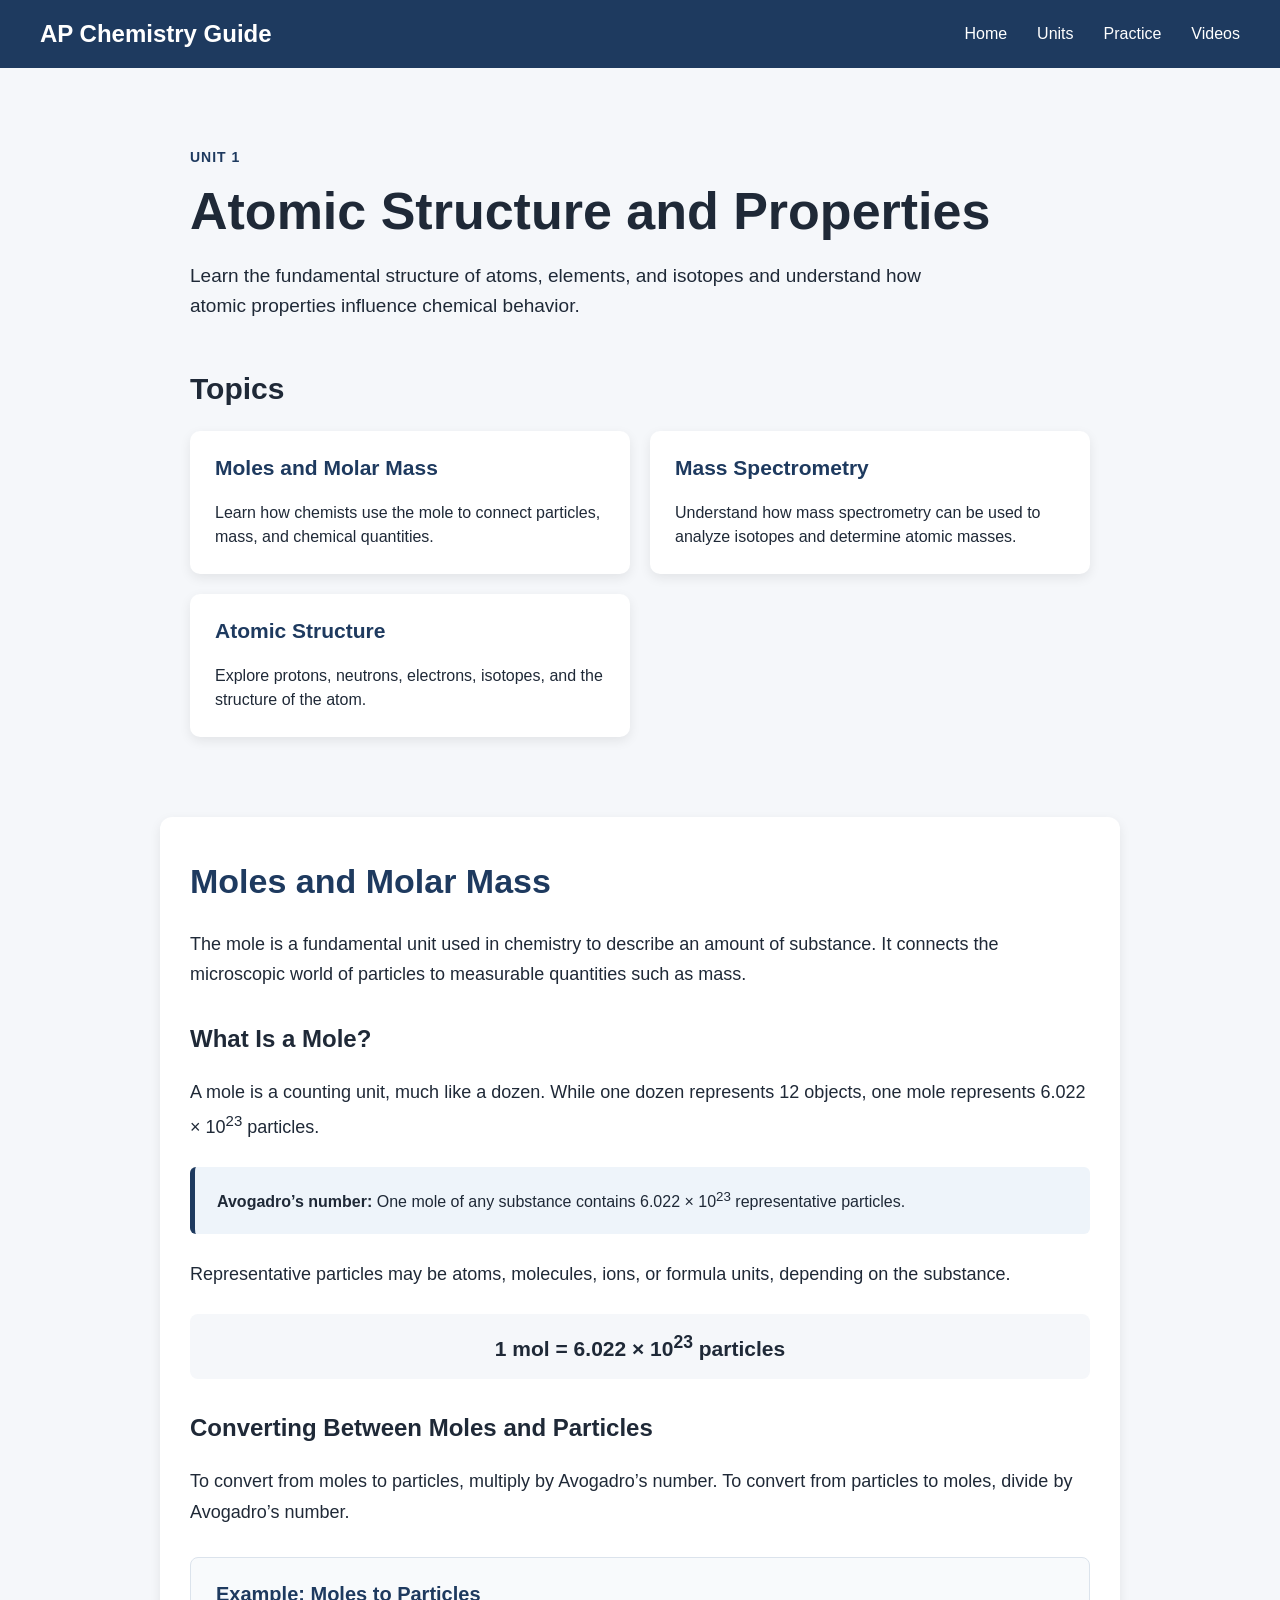
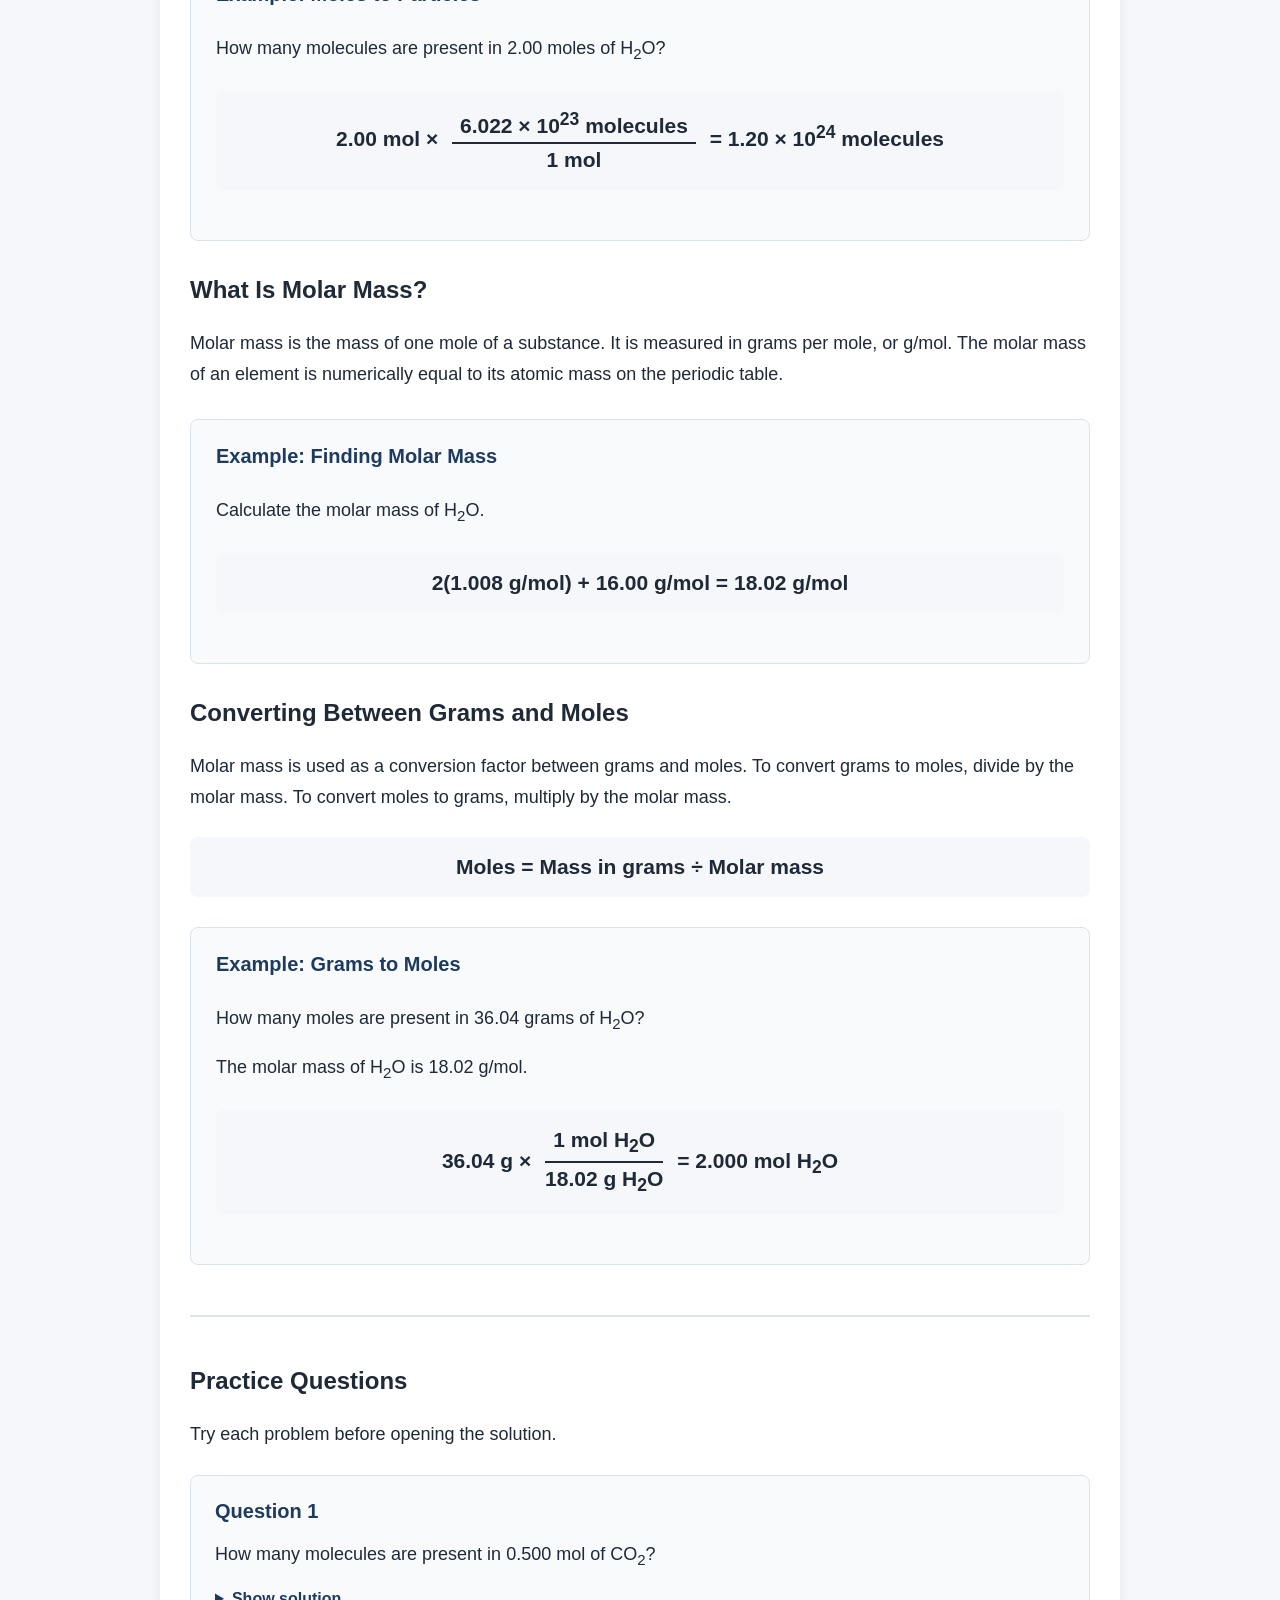
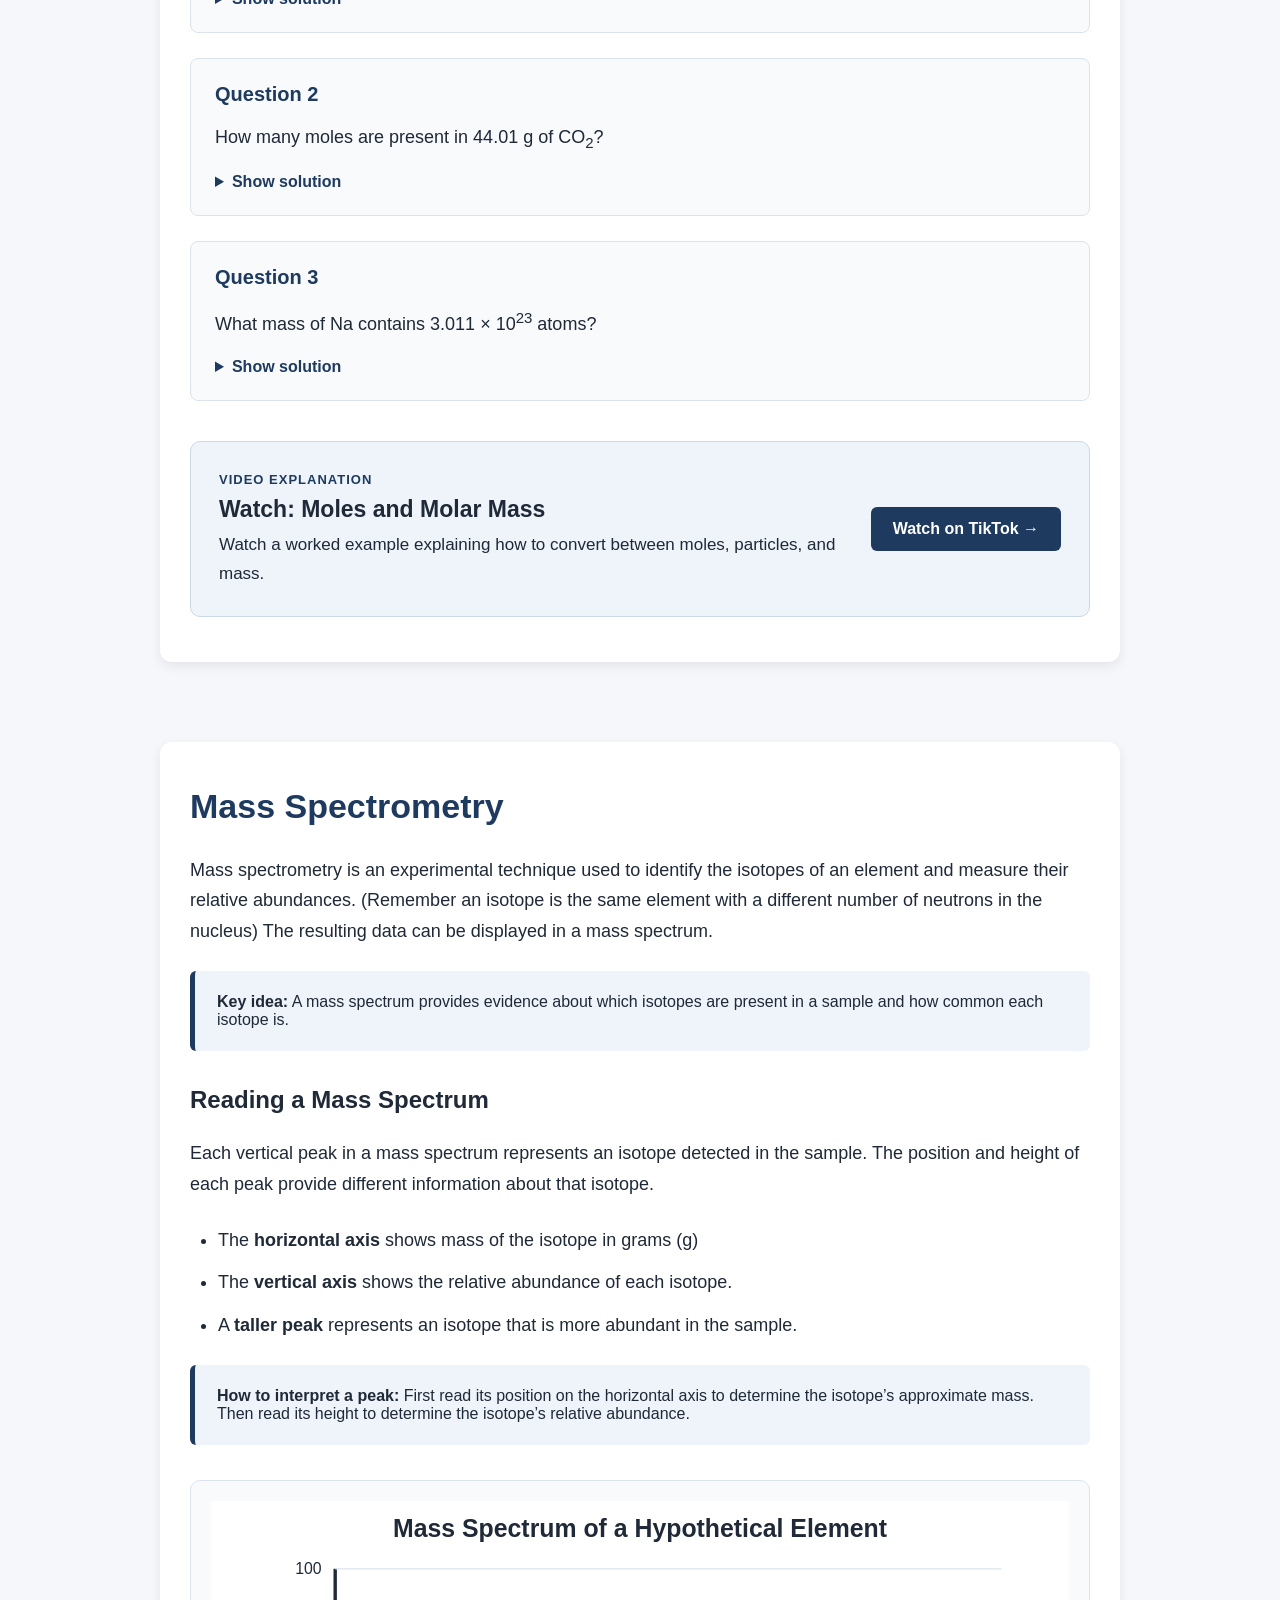
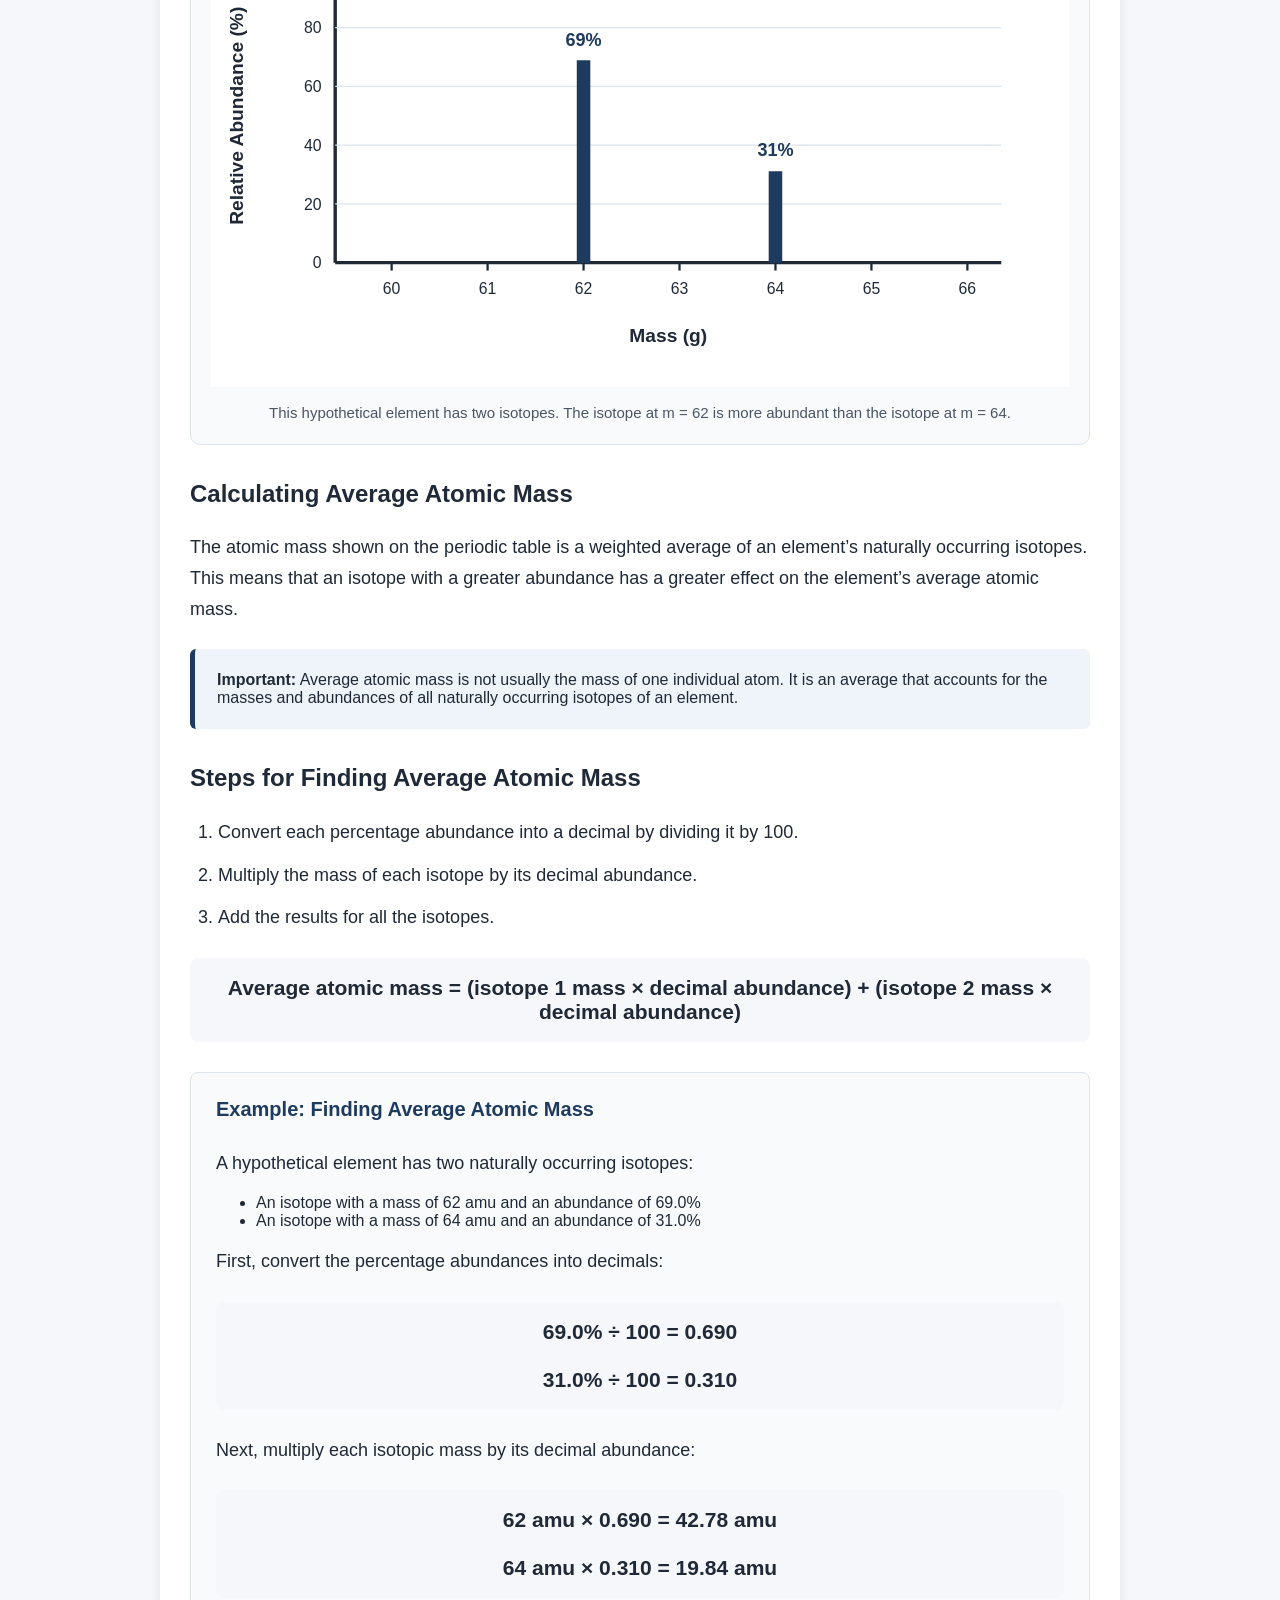
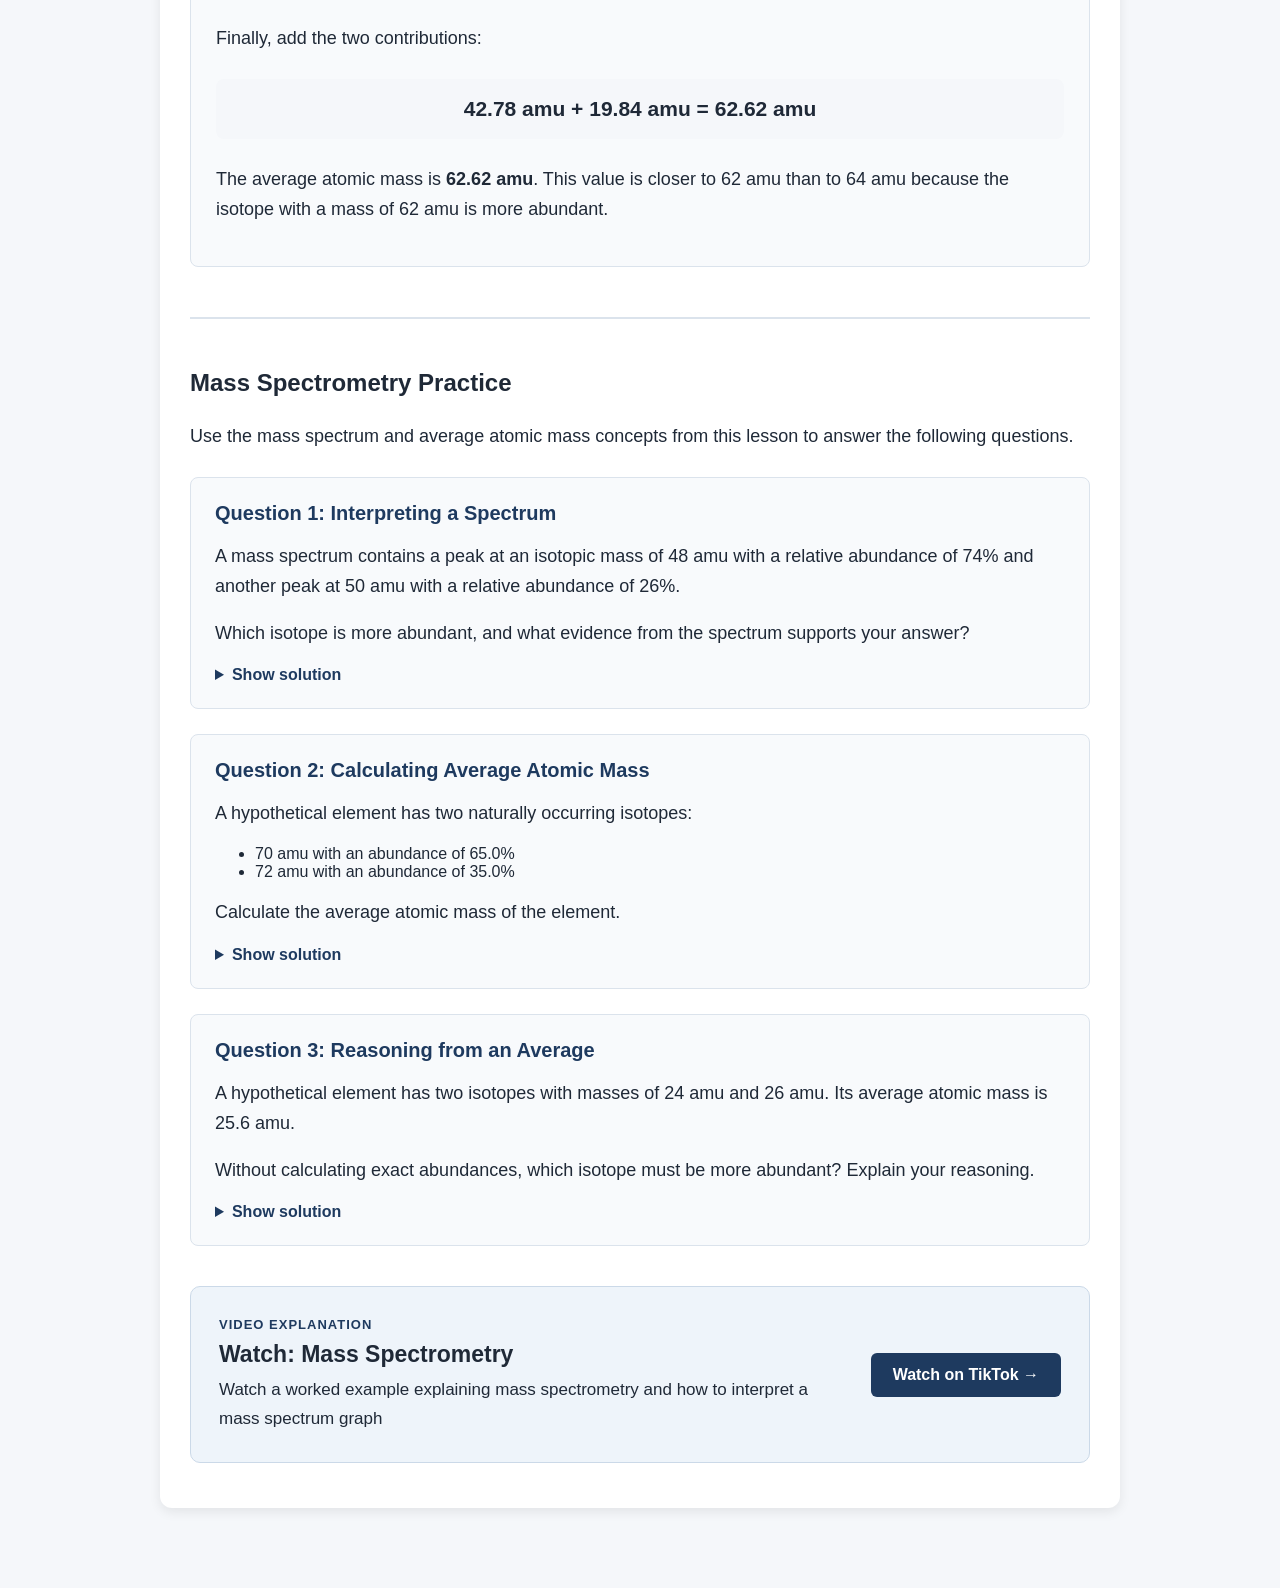
==== units/unit-1.html @ 9fd5fbe5 "Update unit-1.html" ====
<!DOCTYPE html>
<html lang="en">

<head>
    <meta charset="UTF-8">
    <meta name="viewport" content="width=device-width, initial-scale=1.0">
    <title>Unit 1 — Atomic Structure | AP Chemistry Guide</title>
    <link rel="stylesheet" href="../style.css">
</head>

<body>

    <header>
        <nav>
            <a href="../index.html" class="logo">AP Chemistry Guide</a>

            <div class="nav-links">
                <a href="../index.html">Home</a>
                <a href="../index.html#units">Units</a>
                <a href="#">Practice</a>
                <a href="#">Videos</a>
            </div>
        </nav>
    </header>

    <main>

        <section class="unit-page">

            <span class="unit-number">UNIT 1</span>

            <h1>Atomic Structure and Properties</h1>

            <p>
                Learn the fundamental structure of atoms, elements, and
                isotopes and understand how atomic properties influence
                chemical behavior.
            </p>

            <h2>Topics</h2>

<div class="topic-list">

    <a href="#moles" class="topic-card">
        <h3>Moles and Molar Mass</h3>
        <p>Learn how chemists use the mole to connect particles, mass, and chemical quantities.</p>
    </a>

    <a href="#mass-spectrometry" class="topic-card">
        <h3>Mass Spectrometry</h3>
        <p>Understand how mass spectrometry can be used to analyze isotopes and determine atomic masses.</p>
    </a>

    <a href="#atomic-structure" class="topic-card">
        <h3>Atomic Structure</h3>
        <p>Explore protons, neutrons, electrons, isotopes, and the structure of the atom.</p>
    </a>

</div>

        </section>
            
           <section id="moles" class="lesson">

    <h2>Moles and Molar Mass</h2>

    <p>
        The mole is a fundamental unit used in chemistry to describe
        an amount of substance. It connects the microscopic world of
        particles to measurable quantities such as mass.
    </p>

    <h3>What Is a Mole?</h3>

    <p>
        A mole is a counting unit, much like a dozen. While one dozen
        represents 12 objects, one mole represents 6.022 × 10<sup>23</sup>
        particles.
    </p>

    <div class="key-concept">
        <strong>Avogadro’s number:</strong>
        One mole of any substance contains
        6.022 × 10<sup>23</sup> representative particles.
    </div>

    <p>
        Representative particles may be atoms, molecules, ions, or
        formula units, depending on the substance.
    </p>

    <div class="equation">
        1 mol = 6.022 × 10<sup>23</sup> particles
    </div>

    <h3>Converting Between Moles and Particles</h3>

    <p>
        To convert from moles to particles, multiply by Avogadro’s
        number. To convert from particles to moles, divide by
        Avogadro’s number.
    </p>

    <div class="example">
        <h4>Example: Moles to Particles</h4>

        <p>
            How many molecules are present in 2.00 moles of H<sub>2</sub>O?
        </p>

        <div class="equation">
    2.00 mol ×
    
    <span class="fraction">
        <span class="numerator">
            6.022 × 10<sup>23</sup> molecules
        </span>
        <span class="denominator">
            1 mol
        </span>
    </span>

    = 1.20 × 10<sup>24</sup> molecules
    </div>
        
    </div>

    <h3>What Is Molar Mass?</h3>

    <p>
        Molar mass is the mass of one mole of a substance. It is measured
        in grams per mole, or g/mol. The molar mass of an element is
        numerically equal to its atomic mass on the periodic table.
    </p>

    <div class="example">
        <h4>Example: Finding Molar Mass</h4>

        <p>
            Calculate the molar mass of H<sub>2</sub>O.
        </p>

        <div class="equation">
            2(1.008 g/mol) + 16.00 g/mol = 18.02 g/mol
        </div>
    </div>

         <h3>Converting Between Grams and Moles</h3>

<p>
    Molar mass is used as a conversion factor between grams and moles.
    To convert grams to moles, divide by the molar mass. To convert
    moles to grams, multiply by the molar mass.
</p>

<div class="equation">
    Moles = Mass in grams ÷ Molar mass
</div>

<div class="example">
    <h4>Example: Grams to Moles</h4>

    <p>
        How many moles are present in 36.04 grams of H<sub>2</sub>O?
    </p>

    <p>
        The molar mass of H<sub>2</sub>O is 18.02 g/mol.
    </p>

    <div class="equation">
        36.04 g ×

        <span class="fraction">
            <span class="numerator">
                1 mol H<sub>2</sub>O
            </span>

            <span class="denominator">
                18.02 g H<sub>2</sub>O
            </span>
        </span>

        = 2.000 mol H<sub>2</sub>O
    </div>
</div>

<div class="practice-section">

    <h3>Practice Questions</h3>

    <p>
        Try each problem before opening the solution.
    </p>

    <div class="practice-question">
        <h4>Question 1</h4>

        <p>
            How many molecules are present in 0.500 mol of
            CO<sub>2</sub>?
        </p>

        <details>
            <summary>Show solution</summary>

            <div class="solution">
                <p>
                    Multiply the number of moles by Avogadro’s number:
                </p>

                <div class="equation">
                    0.500 mol ×

                    <span class="fraction">
                        <span class="numerator">
                            6.022 × 10<sup>23</sup> molecules
                        </span>

                        <span class="denominator">
                            1 mol
                        </span>
                    </span>

                    = 3.01 × 10<sup>23</sup> molecules
                </div>
            </div>
        </details>
    </div>

    <div class="practice-question">
        <h4>Question 2</h4>

        <p>
            How many moles are present in 44.01 g of CO<sub>2</sub>?
        </p>

        <details>
            <summary>Show solution</summary>

            <div class="solution">
                <p>
                    The molar mass of CO<sub>2</sub> is 44.01 g/mol.
                </p>

                <div class="equation">
                    44.01 g ×

                    <span class="fraction">
                        <span class="numerator">
                            1 mol
                        </span>

                        <span class="denominator">
                            44.01 g
                        </span>
                    </span>

                    = 1.000 mol CO<sub>2</sub>
                </div>
            </div>
        </details>
    </div>

    <div class="practice-question">
        <h4>Question 3</h4>

        <p>
            What mass of Na contains 3.011 × 10<sup>23</sup> atoms?
        </p>

        <details>
            <summary>Show solution</summary>

            <div class="solution">
                <p>
                    First, convert atoms to moles:
                </p>

                <div class="equation">
                    3.011 × 10<sup>23</sup> atoms ×

                    <span class="fraction">
                        <span class="numerator">
                            1 mol
                        </span>

                        <span class="denominator">
                            6.022 × 10<sup>23</sup> atoms
                        </span>
                    </span>

                    = 0.5000 mol Na
                </div>

                <p>
                    Next, multiply by the molar mass of sodium:
                </p>

                <div class="equation">
                    0.5000 mol Na ×

                    <span class="fraction">
                        <span class="numerator">
                            22.99 g Na
                        </span>

                        <span class="denominator">
                            1 mol Na
                        </span>
                    </span>

                    = 11.50 g Na
                </div>
            </div>
        </details>
    </div>

</div>
               
       <div class="video-resource">

    <div class="video-text">
        <span class="video-label">VIDEO EXPLANATION</span>

        <h3>Watch: Moles and Molar Mass</h3>

        <p>
            Watch a worked example explaining how to convert between
            moles, particles, and mass.
        </p>
    </div>

    <a
        href="https://www.tiktok.com/@apchemistryguide1/video/7566065941646167326"
        class="video-button"
        target="_blank"
        rel="noopener noreferrer"
    >
        Watch on TikTok →
    </a>

</div>        

</section>

        <section id="mass-spectrometry" class="lesson">

    <h2>Mass Spectrometry</h2>

    <p>
        Mass spectrometry is an experimental technique used to identify
        the isotopes of an element and measure their relative abundances.
        (Remember an isotope is the same element with a different number
        of neutrons in the nucleus)
        The resulting data can be displayed in a mass spectrum.
    </p>

    <div class="key-concept">
        <strong>Key idea:</strong>
        A mass spectrum provides evidence about which isotopes are
        present in a sample and how common each isotope is.
    </div>

    <h3>Reading a Mass Spectrum</h3>

<p>
    Each vertical peak in a mass spectrum represents an isotope detected
    in the sample. The position and height of each peak provide different
    information about that isotope.
</p>

<ul class="spectrum-notes">
    <li>
        The <strong>horizontal axis</strong> shows mass of the isotope
        in grams (g)
    </li>

    <li>
        The <strong>vertical axis</strong> shows the relative abundance
        of each isotope.
    </li>

    <li>
        A <strong>taller peak</strong> represents an isotope that is more
        abundant in the sample.
    </li>
</ul>

<div class="key-concept">
    <strong>How to interpret a peak:</strong>
    First read its position on the horizontal axis to determine the
    isotope’s approximate mass. Then read its height to determine the
    isotope’s relative abundance.
</div>

<figure class="mass-spectrum-figure">

    <img
        src="../images/mass-spectrum-example.svg"
        alt="Mass spectrum with a 69 percent peak at mass 62g and a 31 percent peak at mass 64g"
    >

    <figcaption>
        This hypothetical element has two isotopes. The isotope at
        m = 62 is more abundant than the isotope at m = 64.
    </figcaption>

</figure>

    <h3>Calculating Average Atomic Mass</h3>

<p>
    The atomic mass shown on the periodic table is a weighted average
    of an element’s naturally occurring isotopes. This means that an
    isotope with a greater abundance has a greater effect on the
    element’s average atomic mass.
</p>

<div class="key-concept">
    <strong>Important:</strong>
    Average atomic mass is not usually the mass of one individual atom.
    It is an average that accounts for the masses and abundances of all
    naturally occurring isotopes of an element.
</div>

<h3>Steps for Finding Average Atomic Mass</h3>

<ol class="spectrum-notes">
    <li>
        Convert each percentage abundance into a decimal by dividing
        it by 100.
    </li>

    <li>
        Multiply the mass of each isotope by its decimal abundance.
    </li>

    <li>
        Add the results for all the isotopes.
    </li>
</ol>

<div class="equation">
    Average atomic mass =
    (isotope 1 mass × decimal abundance) +
    (isotope 2 mass × decimal abundance)
</div>

<div class="example">

    <h4>Example: Finding Average Atomic Mass</h4>

    <p>
        A hypothetical element has two naturally occurring isotopes:
    </p>

    <ul>
        <li>
            An isotope with a mass of 62 amu and an abundance of 69.0%
        </li>

        <li>
            An isotope with a mass of 64 amu and an abundance of 31.0%
        </li>
    </ul>

    <p>
        First, convert the percentage abundances into decimals:
    </p>

    <div class="equation">
        69.0% ÷ 100 = 0.690
        <br><br>
        31.0% ÷ 100 = 0.310
    </div>

    <p>
        Next, multiply each isotopic mass by its decimal abundance:
    </p>

    <div class="equation">
        62 amu × 0.690 = 42.78 amu
        <br><br>
        64 amu × 0.310 = 19.84 amu
    </div>

    <p>
        Finally, add the two contributions:
    </p>

    <div class="equation">
        42.78 amu + 19.84 amu = 62.62 amu
    </div>

    <p>
        The average atomic mass is <strong>62.62 amu</strong>. This
        value is closer to 62 amu than to 64 amu because the isotope
        with a mass of 62 amu is more abundant.
    </p>

</div>

            <div class="practice-section">

    <h3>Mass Spectrometry Practice</h3>

    <p>
        Use the mass spectrum and average atomic mass concepts from
        this lesson to answer the following questions.
    </p>

    <div class="practice-question">

        <h4>Question 1: Interpreting a Spectrum</h4>

        <p>
            A mass spectrum contains a peak at an isotopic mass of
            48 amu with a relative abundance of 74% and another peak
            at 50 amu with a relative abundance of 26%.
        </p>

        <p>
            Which isotope is more abundant, and what evidence from the
            spectrum supports your answer?
        </p>

        <details>
            <summary>Show solution</summary>

            <div class="solution">
                <p>
                    The isotope with a mass of <strong>48 amu</strong>
                    is more abundant.
                </p>

                <p>
                    Its peak represents 74% of the sample, while the
                    peak for the 50 amu isotope represents only 26%.
                    Therefore, the peak at 48 amu would be taller.
                </p>
            </div>
        </details>

    </div>

    <div class="practice-question">

        <h4>Question 2: Calculating Average Atomic Mass</h4>

        <p>
            A hypothetical element has two naturally occurring isotopes:
        </p>

        <ul>
            <li>70 amu with an abundance of 65.0%</li>
            <li>72 amu with an abundance of 35.0%</li>
        </ul>

        <p>
            Calculate the average atomic mass of the element.
        </p>

        <details>
            <summary>Show solution</summary>

            <div class="solution">

                <p>
                    First, convert the percentages to decimals:
                </p>

                <div class="equation">
                    65.0% ÷ 100 = 0.650
                    <br><br>
                    35.0% ÷ 100 = 0.350
                </div>

                <p>
                    Multiply each isotopic mass by its decimal abundance:
                </p>

                <div class="equation">
                    70 amu × 0.650 = 45.50 amu
                    <br><br>
                    72 amu × 0.350 = 25.20 amu
                </div>

                <p>
                    Add the two contributions:
                </p>

                <div class="equation">
                    45.50 amu + 25.20 amu = 70.70 amu
                </div>

                <p>
                    The element’s average atomic mass is
                    <strong>70.70 amu</strong>.
                </p>

            </div>
        </details>

    </div>

    <div class="practice-question">

        <h4>Question 3: Reasoning from an Average</h4>

        <p>
            A hypothetical element has two isotopes with masses of
            24 amu and 26 amu. Its average atomic mass is 25.6 amu.
        </p>

        <p>
            Without calculating exact abundances, which isotope must be
            more abundant? Explain your reasoning.
        </p>

        <details>
            <summary>Show solution</summary>

            <div class="solution">
                <p>
                    The isotope with a mass of <strong>26 amu</strong>
                    must be more abundant.
                </p>

                <p>
                    The average atomic mass of 25.6 amu is much closer
                    to 26 amu than to 24 amu. A weighted average is pulled
                    toward the isotope with the greater abundance.
                </p>
            </div>
        </details>

    </div>

</div>

            <div class="video-resource">

    <div class="video-text">
        <span class="video-label">VIDEO EXPLANATION</span>

        <h3>Watch: Mass Spectrometry</h3>

        <p>
            Watch a worked example explaining mass spectrometry
            and how to interpret a mass spectrum graph
        </p>
    </div>

    <a
        href="INSERT LINK HERE"
        class="video-button"
        target="_blank"
        rel="noopener noreferrer"
    >
        Watch on TikTok →
    </a>

</div>

</section>

    </main>

</body>

</html>
---- style.css ----
body {
    font-family: Arial, sans-serif;
    margin: 0;
    background-color: #f5f7fa;
    color: #1f2937;
}

h1 {
    text-align: center;
    font-size: 48px;
    margin-top: 60px;
}

h2 {
    text-align: center;
}

p {
    max-width: 700px;
    margin: 20px auto;
    line-height: 1.6;
}
header {
    background-color: #1e3a5f;
    padding: 20px 40px;
}

nav {
    display: flex;
    justify-content: space-between;
    align-items: center;
}

.logo {
    color: white;
    font-size: 24px;
    font-weight: bold;
    text-decoration: none;
}

.nav-links {
    display: flex;
    gap: 30px;
}

.nav-links a {
    color: white;
    text-decoration: none;
    font-size: 16px;
}

.nav-links a:hover {
    text-decoration: underline;
}
.hero {
    text-align: center;
    padding: 200px 20px;
    background-color: white;
}

.hero h1 {
    font-size: 64px;
    margin: 0 0 20px 0;
}

.hero-subtitle {
    font-size: 20px;
    max-width: 650px;
    margin: 0 auto 35px auto;
}

.hero-button {
    display: inline-block;
    background-color: #1e3a5f;
    color: white;
    padding: 14px 28px;
    border-radius: 6px;
    text-decoration: none;
    font-weight: bold;
}

.hero-button:hover {
    background-color: #162d4a;
}
#units {
    padding: 80px 40px;
}

#units h2 {
    font-size: 36px;
    margin-bottom: 40px;
}

.unit-grid {
    max-width: 1100px;
    margin: 0 auto;
    display: grid;
    grid-template-columns: repeat(3, 1fr);
    gap: 24px;
}

.unit-card {
    display: flex;
    flex-direction: column;
    justify-content: space-between;
    min-height: 180px;
    padding: 28px;
    background-color: white;
    border-radius: 10px;
    text-decoration: none;
    color: #1f2937;
    box-shadow: 0 4px 12px rgba(0, 0, 0, 0.08);
    transition: transform 0.2s ease, box-shadow 0.2s ease;
}

.unit-number {
    font-size: 14px;
    font-weight: bold;
    color: #1e3a5f;
    letter-spacing: 1px;
}

.unit-card h3 {
    font-size: 20px;
    margin: 15px 0;
}

.card-link {
    font-weight: bold;
    color: #1e3a5f;
}

.unit-card:hover {
    transform: translateY(-5px);
    box-shadow: 0 8px 20px rgba(0, 0, 0, 0.12);
}
.unit-page {
    max-width: 900px;
    margin: 0 auto;
    padding: 80px 30px;
}

.unit-page h1 {
    text-align: left;
    font-size: 52px;
    margin: 15px 0 20px 0;
}

.unit-page > p {
    max-width: 750px;
    margin: 0 0 50px 0;
    font-size: 19px;
}

.unit-page h2 {
    text-align: left;
    font-size: 30px;
    margin-top: 50px;
}

.unit-page ul {
    padding-left: 25px;
    line-height: 2;
}

.unit-page li {
    font-size: 18px;
}
.unit-page {
    max-width: 900px;
    margin: 0 auto;
    padding: 80px 30px;
}

.unit-page h1 {
    text-align: left;
    font-size: 52px;
    margin: 15px 0 20px 0;
}

.unit-page > p {
    max-width: 750px;
    margin: 0 0 50px 0;
    font-size: 19px;
}

.unit-page h2 {
    text-align: left;
    font-size: 30px;
    margin-top: 50px;
}

.topic-list {
    display: grid;
    grid-template-columns: repeat(2, 1fr);
    gap: 20px;
}

.topic-card {
    padding: 25px;
    background-color: white;
    border-radius: 10px;
    text-decoration: none;
    color: #1f2937;
    box-shadow: 0 4px 12px rgba(0, 0, 0, 0.08);
    transition: transform 0.2s ease, box-shadow 0.2s ease;
}

.topic-card h3 {
    margin-top: 0;
    color: #1e3a5f;
    font-size: 21px;
}

.topic-card p {
    margin: 10px 0 0 0;
    line-height: 1.5;
}

.topic-card:hover {
    transform: translateY(-4px);
    box-shadow: 0 8px 20px rgba(0, 0, 0, 0.12);
}
.lesson {
    max-width: 900px;
    margin: 0 auto 80px auto;
    padding: 45px 30px;
    background-color: white;
    border-radius: 12px;
    box-shadow: 0 4px 12px rgba(0, 0, 0, 0.08);
}

.lesson h2 {
    text-align: left;
    font-size: 34px;
    margin-top: 0;
    color: #1e3a5f;
}

.lesson h3 {
    text-align: left;
    font-size: 24px;
    margin-top: 35px;
}

.lesson p {
    max-width: none;
    margin: 16px 0;
    font-size: 18px;
    line-height: 1.7;
}

.key-concept {
    margin: 25px 0;
    padding: 22px;
    background-color: #eef4fa;
    border-left: 5px solid #1e3a5f;
    border-radius: 6px;
}

.equation {
    margin: 25px 0;
    padding: 18px;
    background-color: #f5f7fa;
    border-radius: 8px;
    text-align: center;
    font-size: 21px;
    font-weight: bold;
}

.example {
    margin-top: 30px;
    padding: 25px;
    background-color: #f8fafc;
    border: 1px solid #dbe3ec;
    border-radius: 8px;
}

.example h4 {
    margin-top: 0;
    color: #1e3a5f;
    font-size: 20px;
}

.fraction {
    display: inline-flex;
    flex-direction: column;
    vertical-align: middle;
    margin: 0 8px;
}

.numerator {
    padding: 0 8px 4px 8px;
    border-bottom: 2px solid #1f2937;
}

.denominator {
    padding-top: 4px;
}

.video-resource {
    display: flex;
    justify-content: space-between;
    align-items: center;
    gap: 30px;
    margin-top: 40px;
    padding: 28px;
    background-color: #eef4fa;
    border: 1px solid #cbd9e8;
    border-radius: 10px;
}

.video-text {
    flex: 1;
}

.video-label {
    color: #1e3a5f;
    font-size: 13px;
    font-weight: bold;
    letter-spacing: 1px;
}

.video-resource h3 {
    margin: 8px 0;
    font-size: 23px;
    color: #1f2937;
}

.video-resource p {
    margin: 0;
    font-size: 17px;
}

.video-button {
    display: inline-block;
    flex-shrink: 0;
    padding: 13px 22px;
    background-color: #1e3a5f;
    color: white;
    text-decoration: none;
    font-weight: bold;
    border-radius: 6px;
}

.video-button:hover {
    background-color: #162d4a;
}

@media (max-width: 750px) {
    .unit-grid,
    .topic-list {
        grid-template-columns: 1fr;
    }

    nav {
        flex-direction: column;
        gap: 18px;
    }

    .nav-links {
        gap: 16px;
        flex-wrap: wrap;
        justify-content: center;
    }

    .hero {
        padding: 120px 20px;
    }

    .hero h1,
    .unit-page h1 {
        font-size: 42px;
    }

    .video-resource {
        flex-direction: column;
        align-items: flex-start;
    }

    .video-button {
        width: 100%;
        box-sizing: border-box;
        text-align: center;
    }
}

.practice-section {
    margin-top: 50px;
    padding-top: 15px;
    border-top: 2px solid #dbe3ec;
}

.practice-question {
    margin-top: 25px;
    padding: 24px;
    background-color: #f8fafc;
    border: 1px solid #dbe3ec;
    border-radius: 8px;
}

.practice-question h4 {
    margin: 0 0 12px 0;
    color: #1e3a5f;
    font-size: 20px;
}

.practice-question details {
    margin-top: 18px;
}

.practice-question summary {
    color: #1e3a5f;
    font-weight: bold;
    cursor: pointer;
}

.practice-question summary:hover {
    text-decoration: underline;
}

.solution {
    margin-top: 20px;
    padding-top: 5px;
}
.spectrum-notes {
    margin: 25px 0;
    padding-left: 28px;
    font-size: 18px;
    line-height: 1.7;
}

.spectrum-notes li {
    margin-bottom: 12px;
}

.mass-spectrum-figure {
    margin: 35px 0;
    padding: 20px;
    background-color: #f8fafc;
    border: 1px solid #dbe3ec;
    border-radius: 10px;
}

.mass-spectrum-figure img {
    display: block;
    width: 100%;
    height: auto;
}

.mass-spectrum-figure figcaption {
    margin-top: 15px;
    color: #4b5563;
    text-align: center;
    font-size: 15px;
    line-height: 1.5;
}
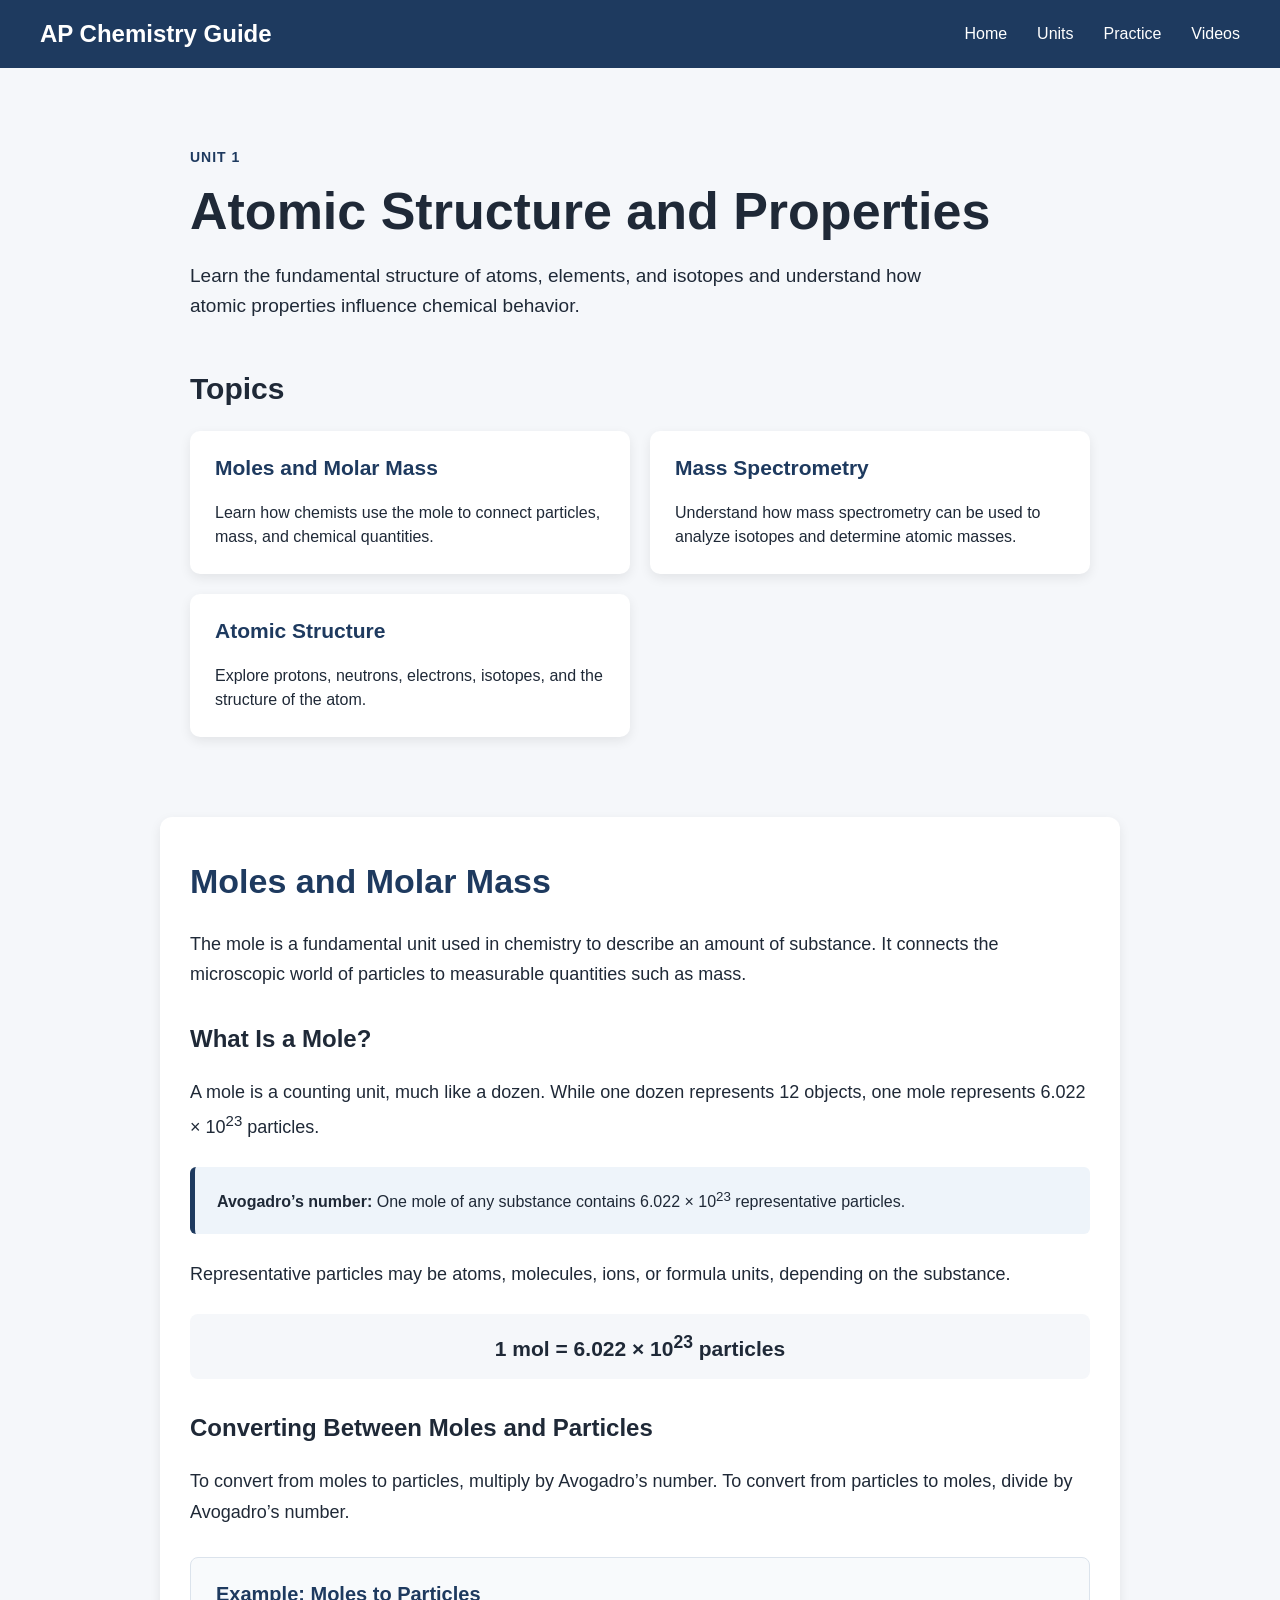
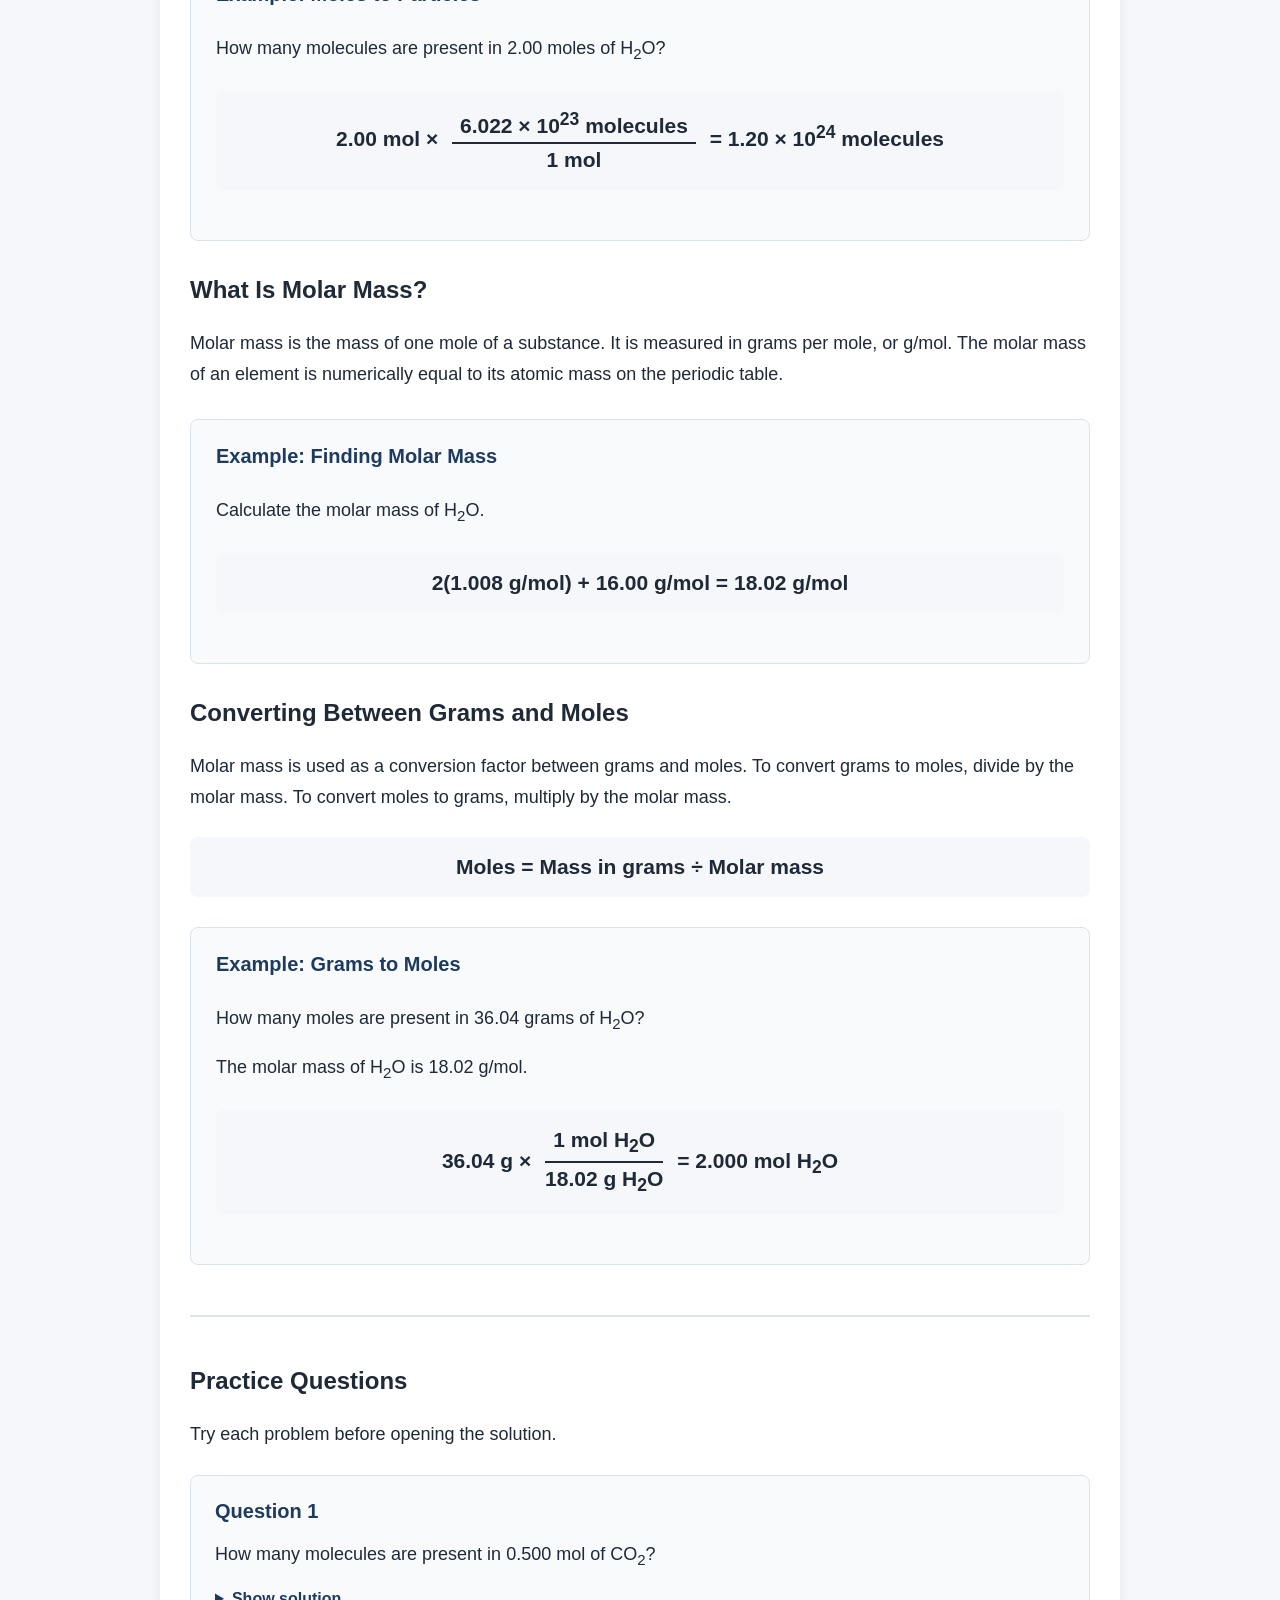
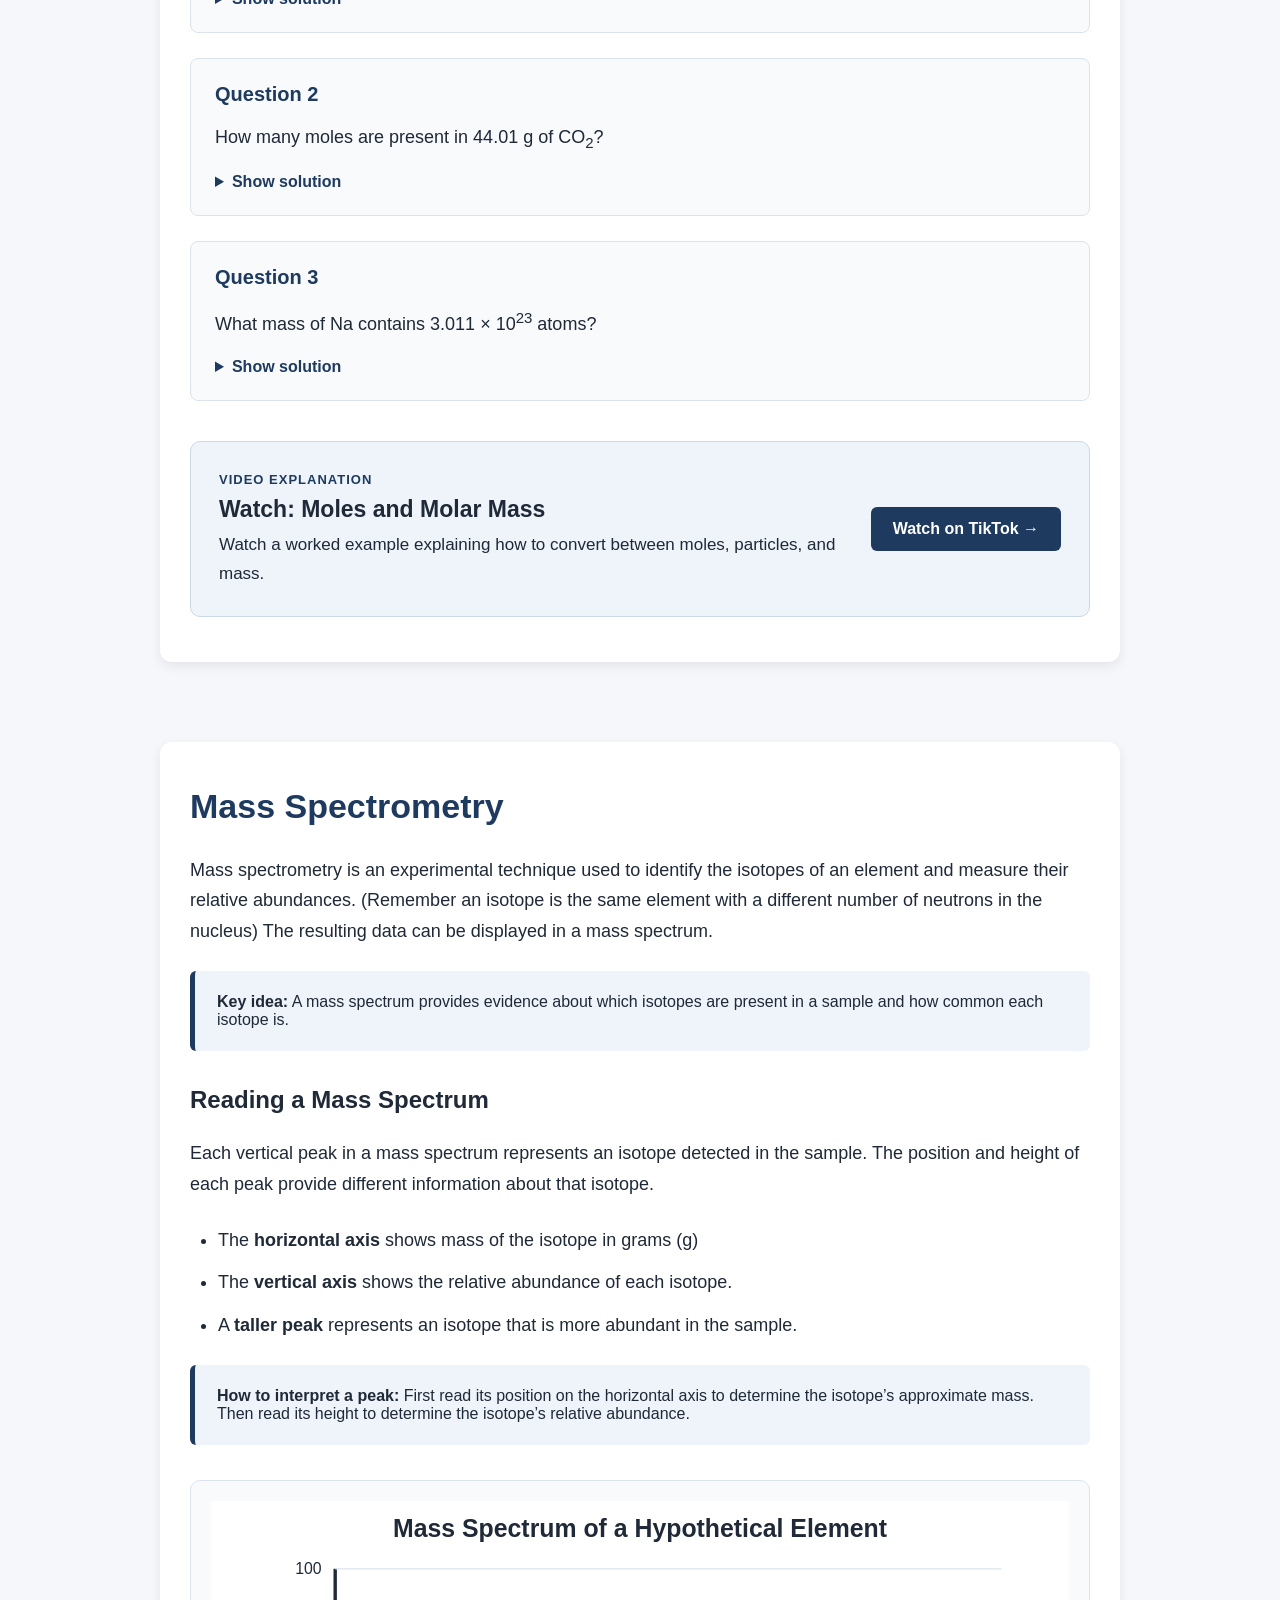
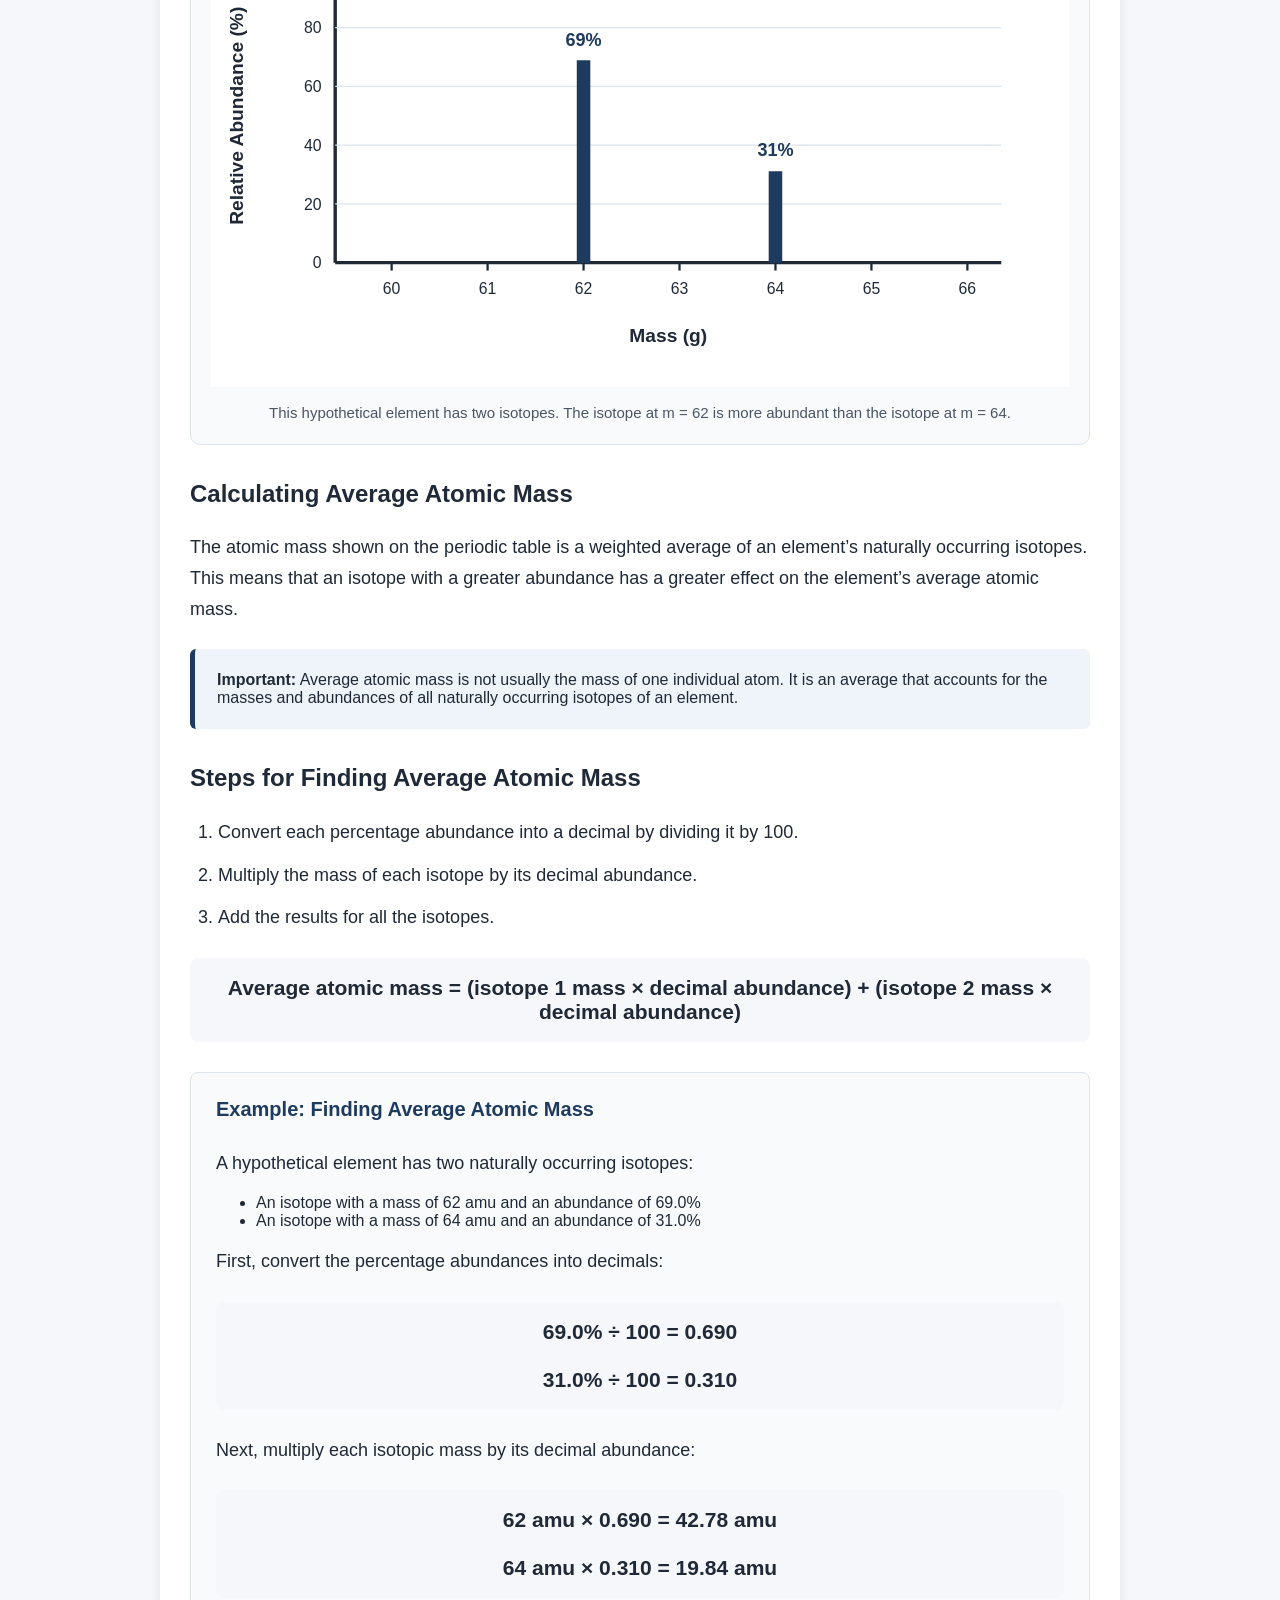
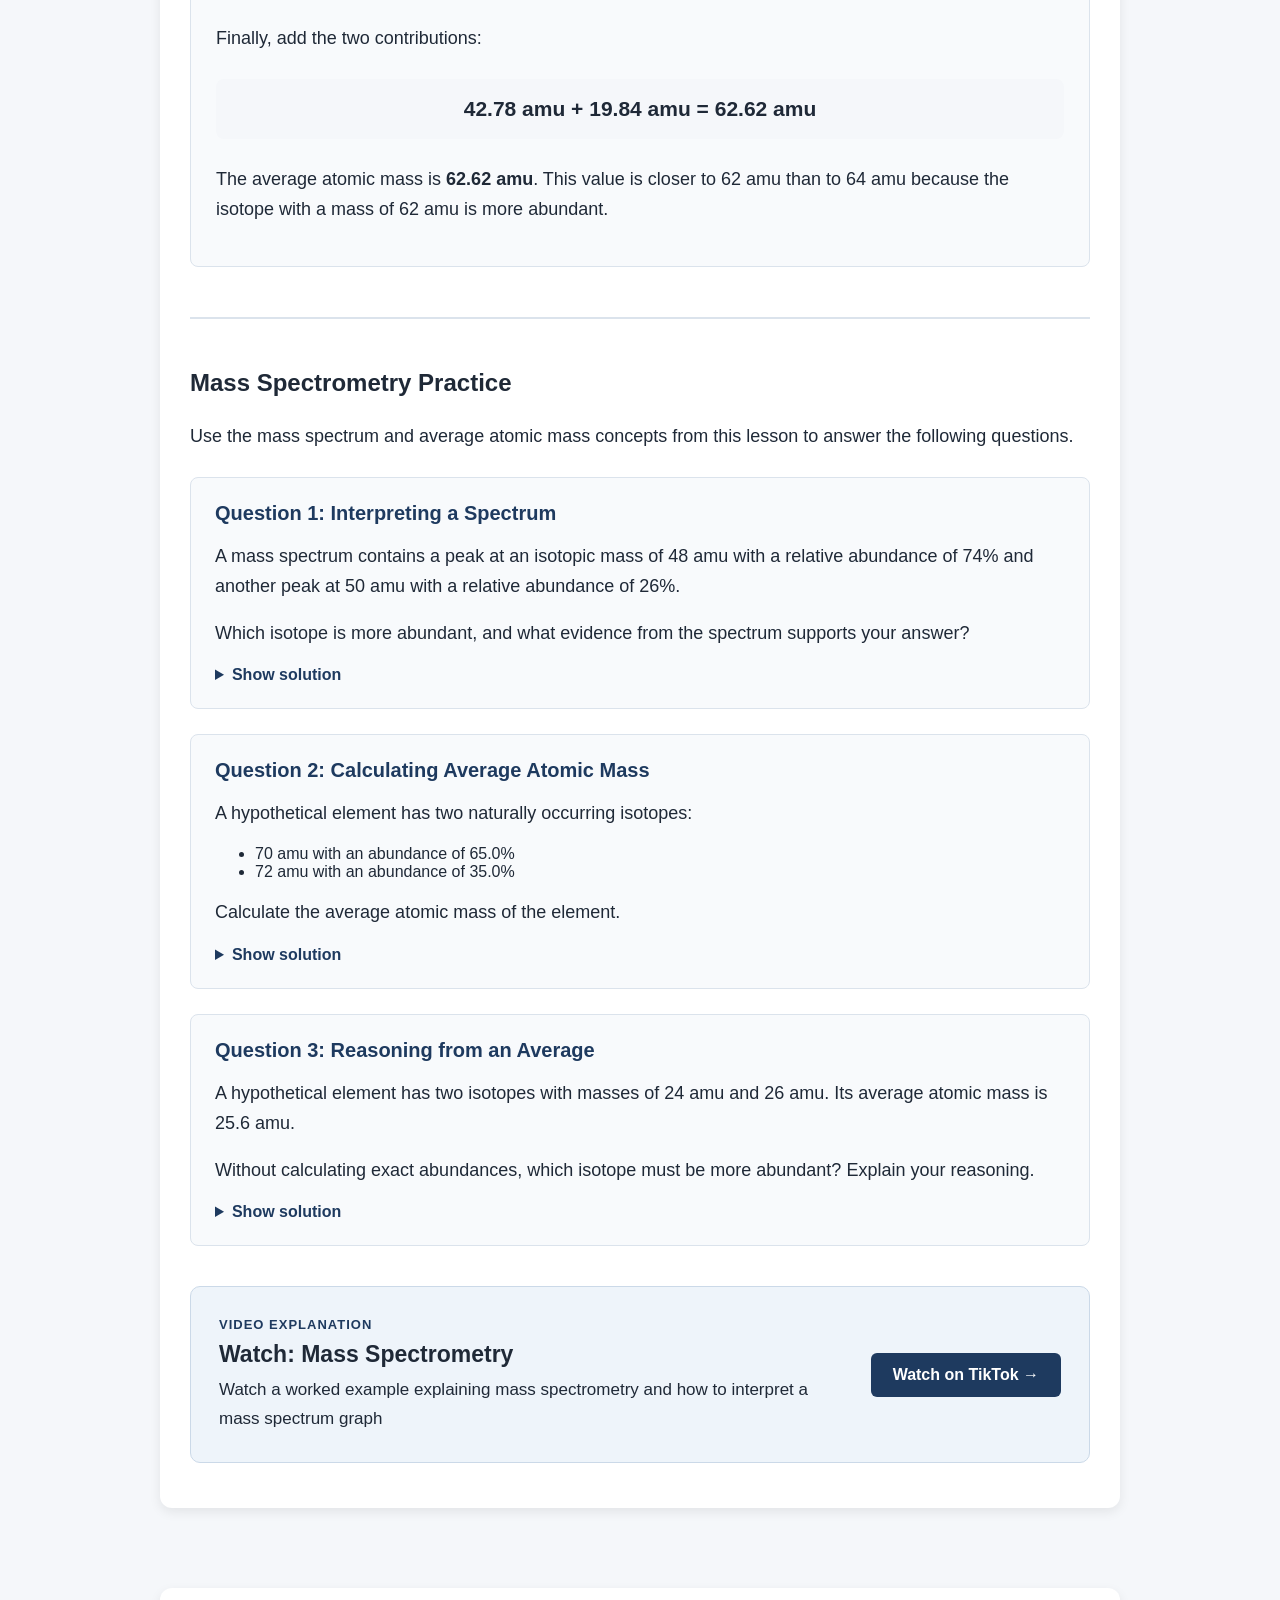
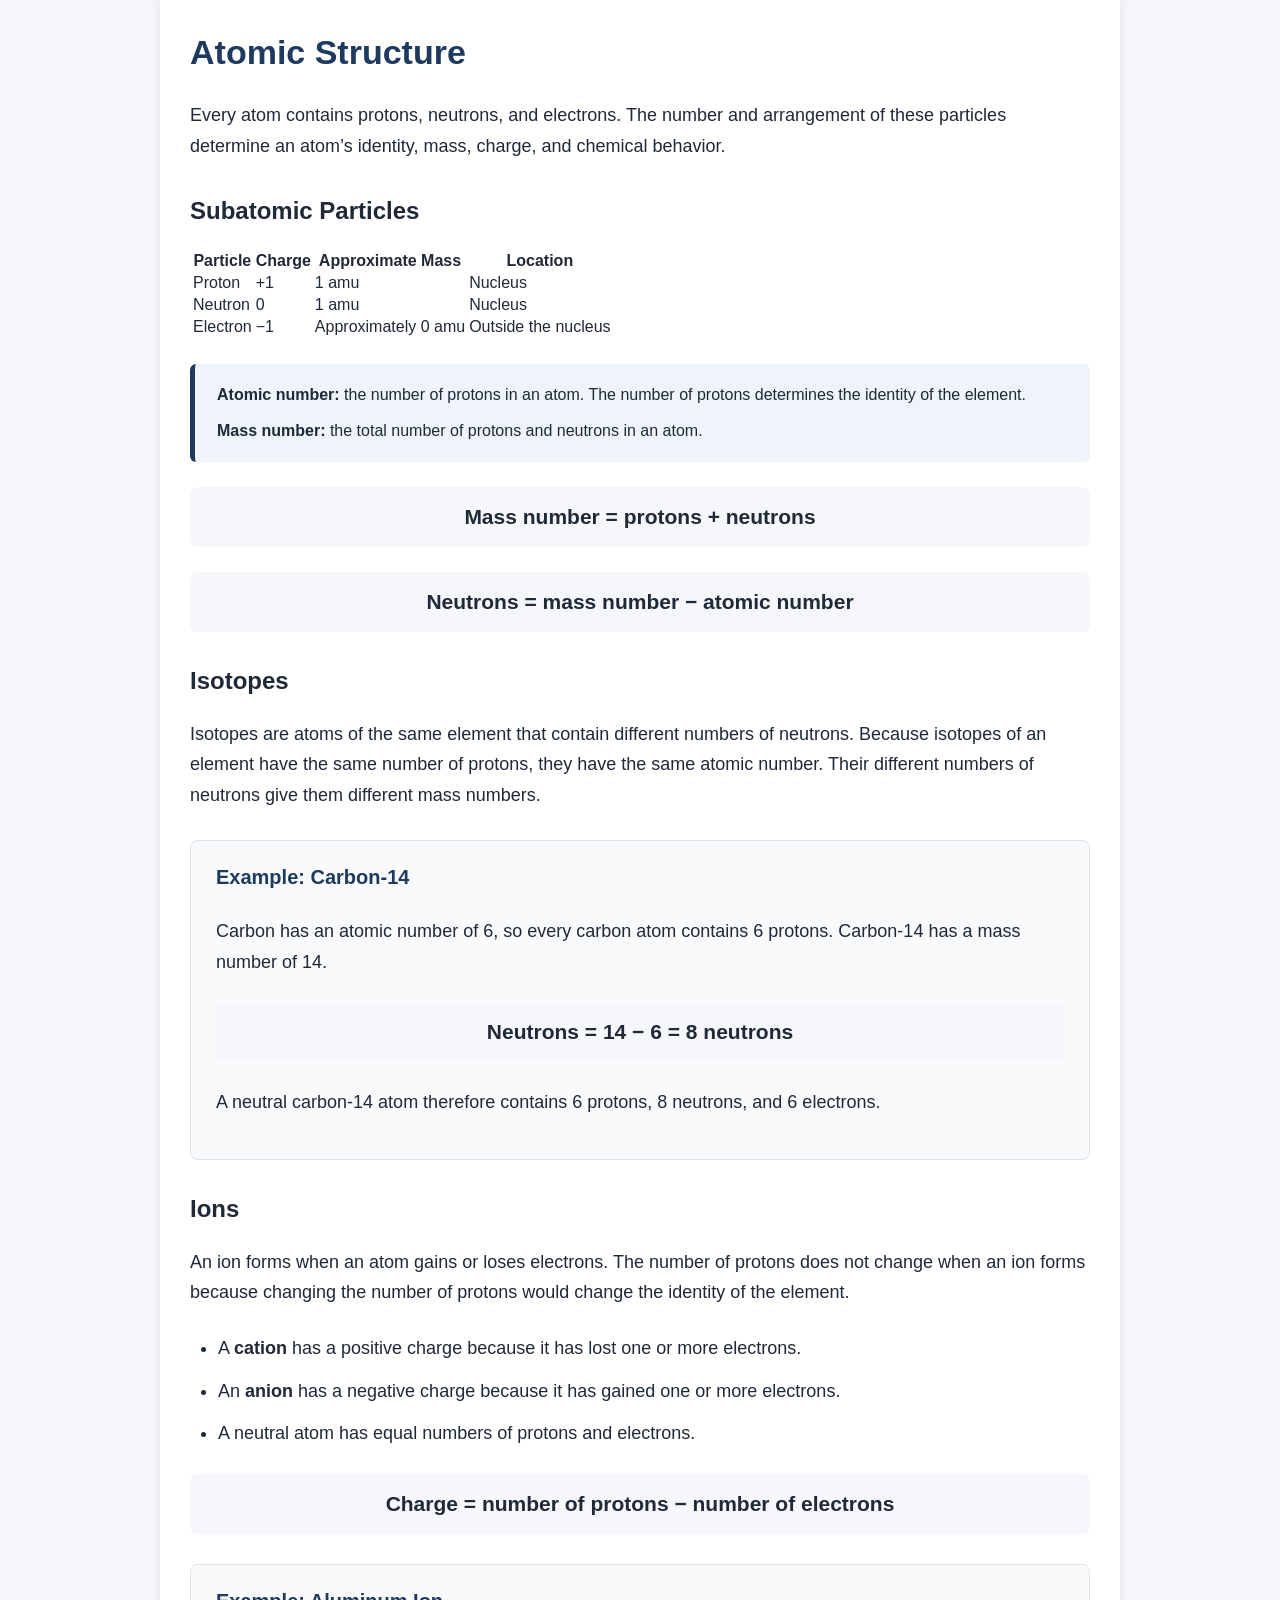
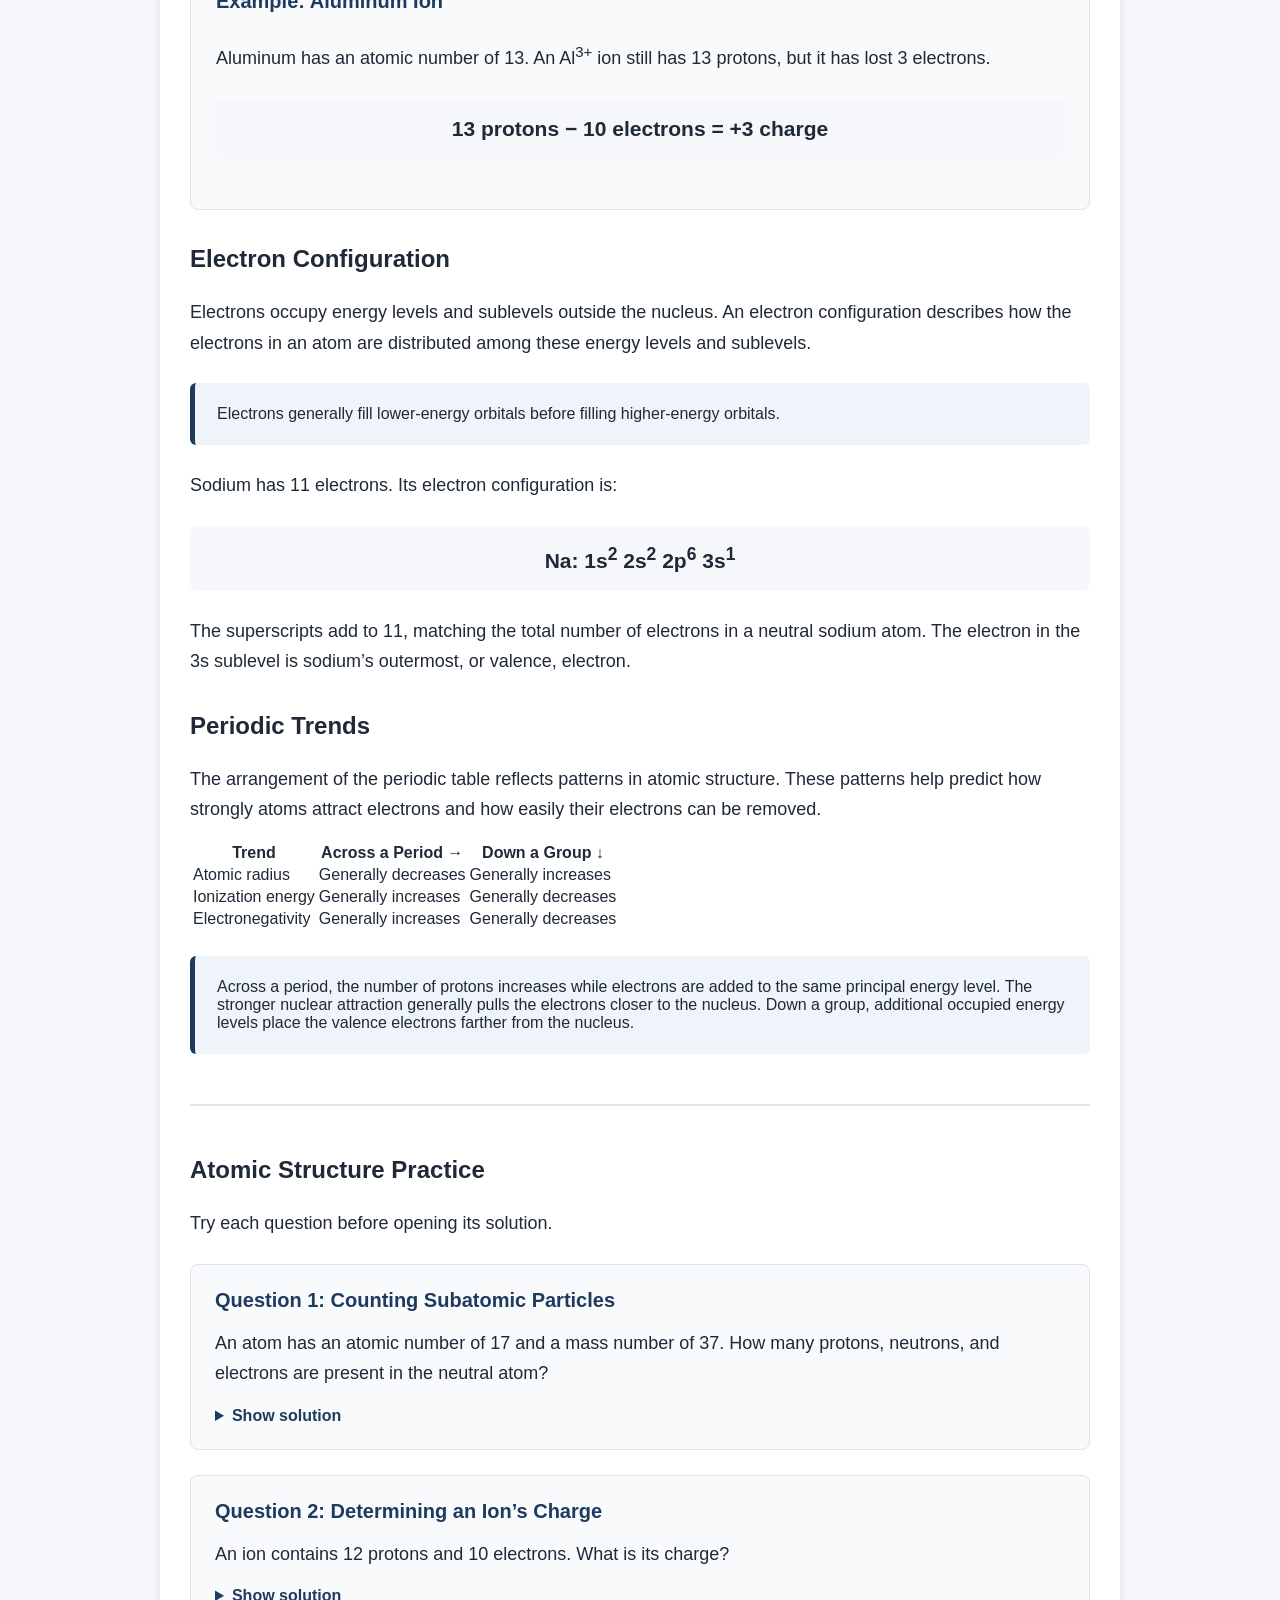
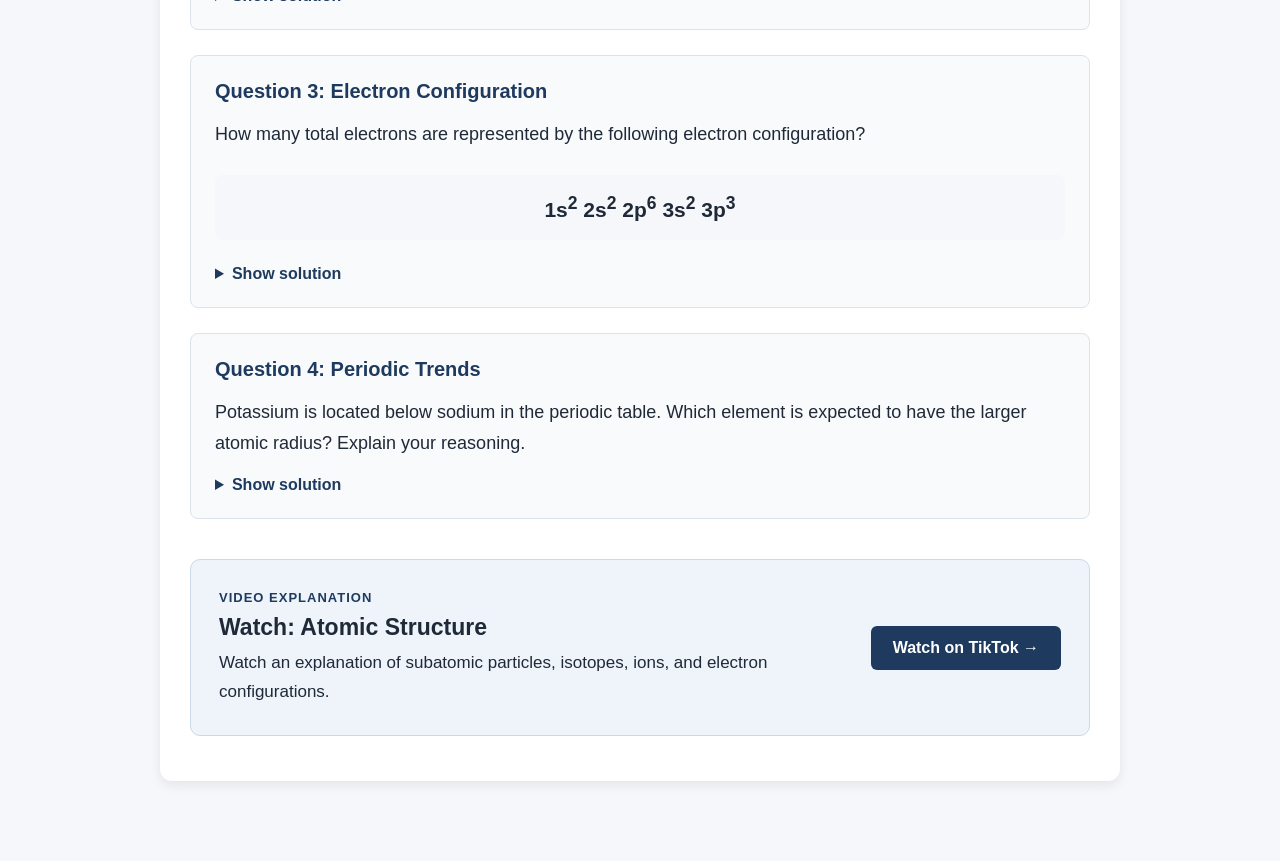
==== commit 34a37051: "Update unit-1.html" ====
--- a/units/unit-1.html
+++ b/units/unit-1.html
@@ -653,7 +653,7 @@
     </div>
 
     <a
-        href="INSERT LINK HERE"
+        href="https://www.tiktok.com/@apchemistryguide1"
         class="video-button"
         target="_blank"
         rel="noopener noreferrer"
@@ -665,6 +665,371 @@
 
 </section>
 
+<section id="atomic-structure" class="lesson">
+
+    <h2>Atomic Structure</h2>
+
+    <p>
+        Every atom contains protons, neutrons, and electrons. The number
+        and arrangement of these particles determine an atom’s identity,
+        mass, charge, and chemical behavior.
+    </p>
+
+    <h3>Subatomic Particles</h3>
+
+    <div class="table-container">
+        <table class="particle-table">
+            <thead>
+                <tr>
+                    <th>Particle</th>
+                    <th>Charge</th>
+                    <th>Approximate Mass</th>
+                    <th>Location</th>
+                </tr>
+            </thead>
+
+            <tbody>
+                <tr>
+                    <td>Proton</td>
+                    <td>+1</td>
+                    <td>1 amu</td>
+                    <td>Nucleus</td>
+                </tr>
+
+                <tr>
+                    <td>Neutron</td>
+                    <td>0</td>
+                    <td>1 amu</td>
+                    <td>Nucleus</td>
+                </tr>
+
+                <tr>
+                    <td>Electron</td>
+                    <td>−1</td>
+                    <td>Approximately 0 amu</td>
+                    <td>Outside the nucleus</td>
+                </tr>
+            </tbody>
+        </table>
+    </div>
+
+    <div class="key-concept">
+        <strong>Atomic number:</strong> the number of protons in an atom.
+        The number of protons determines the identity of the element.
+        <br><br>
+        <strong>Mass number:</strong> the total number of protons and
+        neutrons in an atom.
+    </div>
+
+    <div class="equation">
+        Mass number = protons + neutrons
+    </div>
+
+    <div class="equation">
+        Neutrons = mass number − atomic number
+    </div>
+
+    <h3>Isotopes</h3>
+
+    <p>
+        Isotopes are atoms of the same element that contain different
+        numbers of neutrons. Because isotopes of an element have the same
+        number of protons, they have the same atomic number. Their different
+        numbers of neutrons give them different mass numbers.
+    </p>
+
+    <div class="example">
+        <h4>Example: Carbon-14</h4>
+
+        <p>
+            Carbon has an atomic number of 6, so every carbon atom contains
+            6 protons. Carbon-14 has a mass number of 14.
+        </p>
+
+        <div class="equation">
+            Neutrons = 14 − 6 = 8 neutrons
+        </div>
+
+        <p>
+            A neutral carbon-14 atom therefore contains 6 protons,
+            8 neutrons, and 6 electrons.
+        </p>
+    </div>
+
+    <h3>Ions</h3>
+
+    <p>
+        An ion forms when an atom gains or loses electrons. The number of
+        protons does not change when an ion forms because changing the
+        number of protons would change the identity of the element.
+    </p>
+
+    <ul class="spectrum-notes">
+        <li>
+            A <strong>cation</strong> has a positive charge because it has
+            lost one or more electrons.
+        </li>
+
+        <li>
+            An <strong>anion</strong> has a negative charge because it has
+            gained one or more electrons.
+        </li>
+
+        <li>
+            A neutral atom has equal numbers of protons and electrons.
+        </li>
+    </ul>
+
+    <div class="equation">
+        Charge = number of protons − number of electrons
+    </div>
+
+    <div class="example">
+        <h4>Example: Aluminum Ion</h4>
+
+        <p>
+            Aluminum has an atomic number of 13. An Al<sup>3+</sup> ion
+            still has 13 protons, but it has lost 3 electrons.
+        </p>
+
+        <div class="equation">
+            13 protons − 10 electrons = +3 charge
+        </div>
+    </div>
+
+    <h3>Electron Configuration</h3>
+
+    <p>
+        Electrons occupy energy levels and sublevels outside the nucleus.
+        An electron configuration describes how the electrons in an atom
+        are distributed among these energy levels and sublevels.
+    </p>
+
+    <div class="key-concept">
+        Electrons generally fill lower-energy orbitals before filling
+        higher-energy orbitals.
+    </div>
+
+    <p>
+        Sodium has 11 electrons. Its electron configuration is:
+    </p>
+
+    <div class="equation">
+        Na: 1s<sup>2</sup> 2s<sup>2</sup> 2p<sup>6</sup> 3s<sup>1</sup>
+    </div>
+
+    <p>
+        The superscripts add to 11, matching the total number of electrons
+        in a neutral sodium atom. The electron in the 3s sublevel is
+        sodium’s outermost, or valence, electron.
+    </p>
+
+    <h3>Periodic Trends</h3>
+
+    <p>
+        The arrangement of the periodic table reflects patterns in atomic
+        structure. These patterns help predict how strongly atoms attract
+        electrons and how easily their electrons can be removed.
+    </p>
+
+    <div class="table-container">
+        <table class="particle-table">
+            <thead>
+                <tr>
+                    <th>Trend</th>
+                    <th>Across a Period →</th>
+                    <th>Down a Group ↓</th>
+                </tr>
+            </thead>
+
+            <tbody>
+                <tr>
+                    <td>Atomic radius</td>
+                    <td>Generally decreases</td>
+                    <td>Generally increases</td>
+                </tr>
+
+                <tr>
+                    <td>Ionization energy</td>
+                    <td>Generally increases</td>
+                    <td>Generally decreases</td>
+                </tr>
+
+                <tr>
+                    <td>Electronegativity</td>
+                    <td>Generally increases</td>
+                    <td>Generally decreases</td>
+                </tr>
+            </tbody>
+        </table>
+    </div>
+
+    <div class="key-concept">
+        Across a period, the number of protons increases while electrons
+        are added to the same principal energy level. The stronger nuclear
+        attraction generally pulls the electrons closer to the nucleus.
+        Down a group, additional occupied energy levels place the valence
+        electrons farther from the nucleus.
+    </div>
+
+    <div class="practice-section">
+
+        <h3>Atomic Structure Practice</h3>
+
+        <p>
+            Try each question before opening its solution.
+        </p>
+
+        <div class="practice-question">
+            <h4>Question 1: Counting Subatomic Particles</h4>
+
+            <p>
+                An atom has an atomic number of 17 and a mass number of 37.
+                How many protons, neutrons, and electrons are present in
+                the neutral atom?
+            </p>
+
+            <details>
+                <summary>Show solution</summary>
+
+                <div class="solution">
+                    <p>
+                        The atomic number gives the number of protons:
+                    </p>
+
+                    <div class="equation">
+                        Protons = 17
+                    </div>
+
+                    <p>
+                        A neutral atom has the same number of electrons
+                        as protons:
+                    </p>
+
+                    <div class="equation">
+                        Electrons = 17
+                    </div>
+
+                    <p>
+                        Subtract the atomic number from the mass number
+                        to find the number of neutrons:
+                    </p>
+
+                    <div class="equation">
+                        Neutrons = 37 − 17 = 20
+                    </div>
+                </div>
+            </details>
+        </div>
+
+        <div class="practice-question">
+            <h4>Question 2: Determining an Ion’s Charge</h4>
+
+            <p>
+                An ion contains 12 protons and 10 electrons. What is its
+                charge?
+            </p>
+
+            <details>
+                <summary>Show solution</summary>
+
+                <div class="solution">
+                    <div class="equation">
+                        Charge = 12 − 10 = +2
+                    </div>
+
+                    <p>
+                        The ion has a <strong>2+ charge</strong>. It has
+                        two more protons than electrons.
+                    </p>
+                </div>
+            </details>
+        </div>
+
+        <div class="practice-question">
+            <h4>Question 3: Electron Configuration</h4>
+
+            <p>
+                How many total electrons are represented by the following
+                electron configuration?
+            </p>
+
+            <div class="equation">
+                1s<sup>2</sup> 2s<sup>2</sup> 2p<sup>6</sup>
+                3s<sup>2</sup> 3p<sup>3</sup>
+            </div>
+
+            <details>
+                <summary>Show solution</summary>
+
+                <div class="solution">
+                    <p>
+                        Add the superscripts:
+                    </p>
+
+                    <div class="equation">
+                        2 + 2 + 6 + 2 + 3 = 15 electrons
+                    </div>
+
+                    <p>
+                        A neutral atom with 15 electrons also has
+                        15 protons, which identifies it as phosphorus.
+                    </p>
+                </div>
+            </details>
+        </div>
+
+        <div class="practice-question">
+            <h4>Question 4: Periodic Trends</h4>
+
+            <p>
+                Potassium is located below sodium in the periodic table.
+                Which element is expected to have the larger atomic radius?
+                Explain your reasoning.
+            </p>
+
+            <details>
+                <summary>Show solution</summary>
+
+                <div class="solution">
+                    <p>
+                        <strong>Potassium</strong> has the larger atomic
+                        radius. Potassium has an additional occupied energy
+                        level, placing its valence electron farther from
+                        the nucleus.
+                    </p>
+                </div>
+            </details>
+        </div>
+
+    </div>
+
+    <div class="video-resource">
+
+        <div class="video-text">
+            <span class="video-label">VIDEO EXPLANATION</span>
+
+            <h3>Watch: Atomic Structure</h3>
+
+            <p>
+                Watch an explanation of subatomic particles, isotopes,
+                ions, and electron configurations.
+            </p>
+        </div>
+
+        <a
+            href="INSERT-TIKTOK-LINK-HERE"
+            class="video-button"
+            target="_blank"
+            rel="noopener noreferrer"
+        >
+            Watch on TikTok →
+        </a>
+
+    </div>
+
+</section>
+
     </main>
 
 </body>
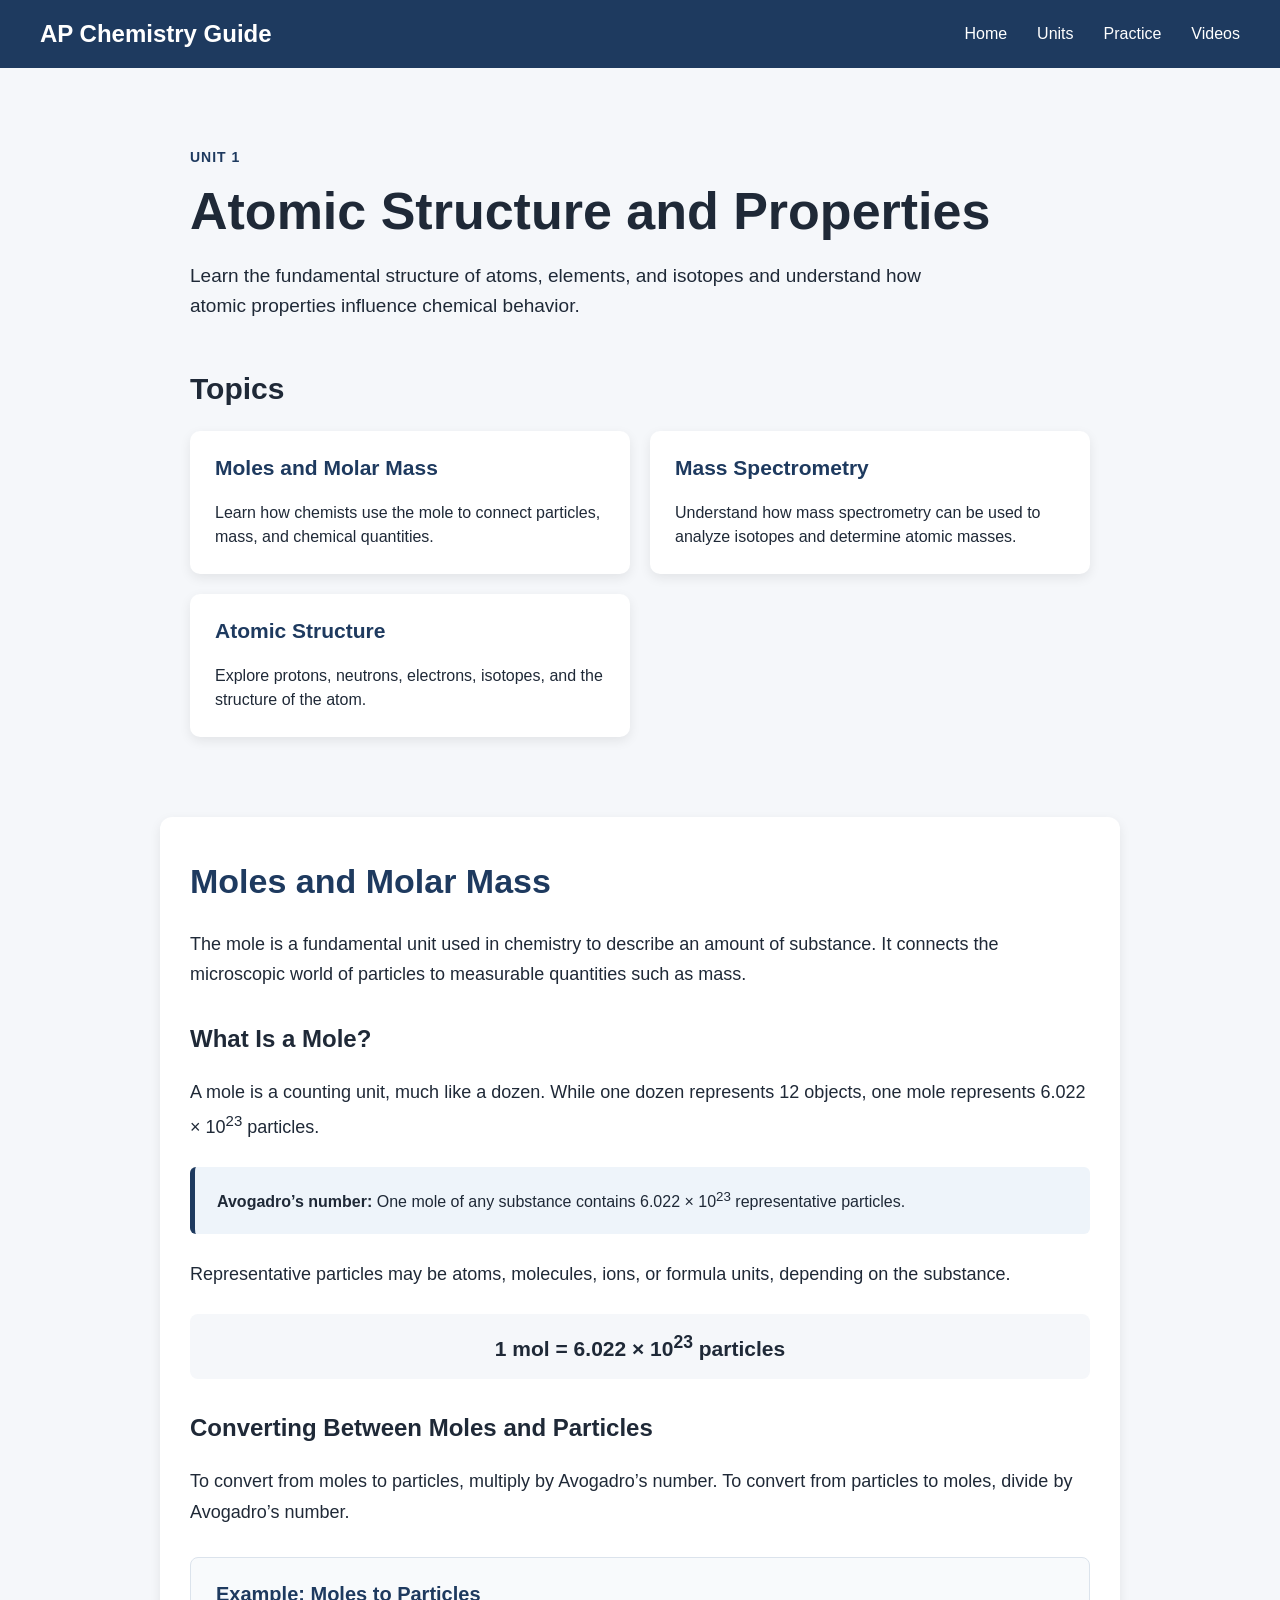
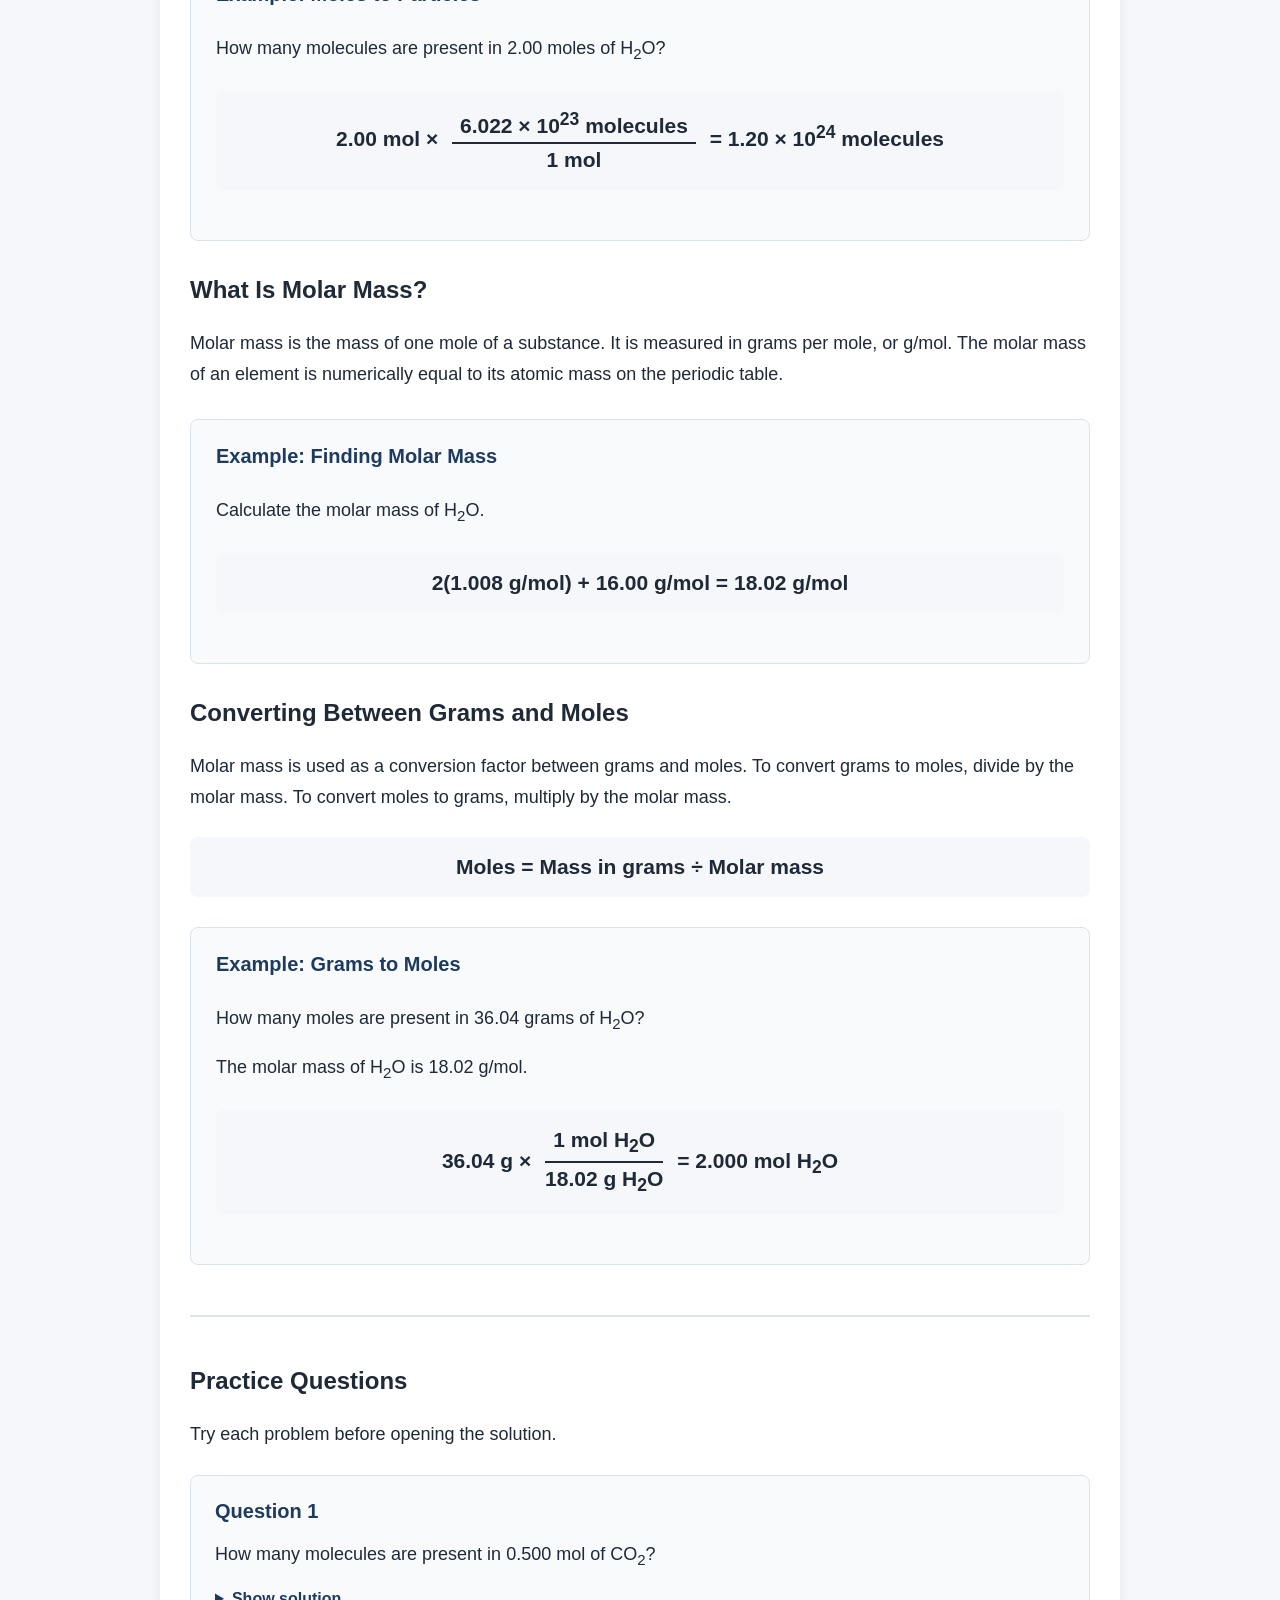
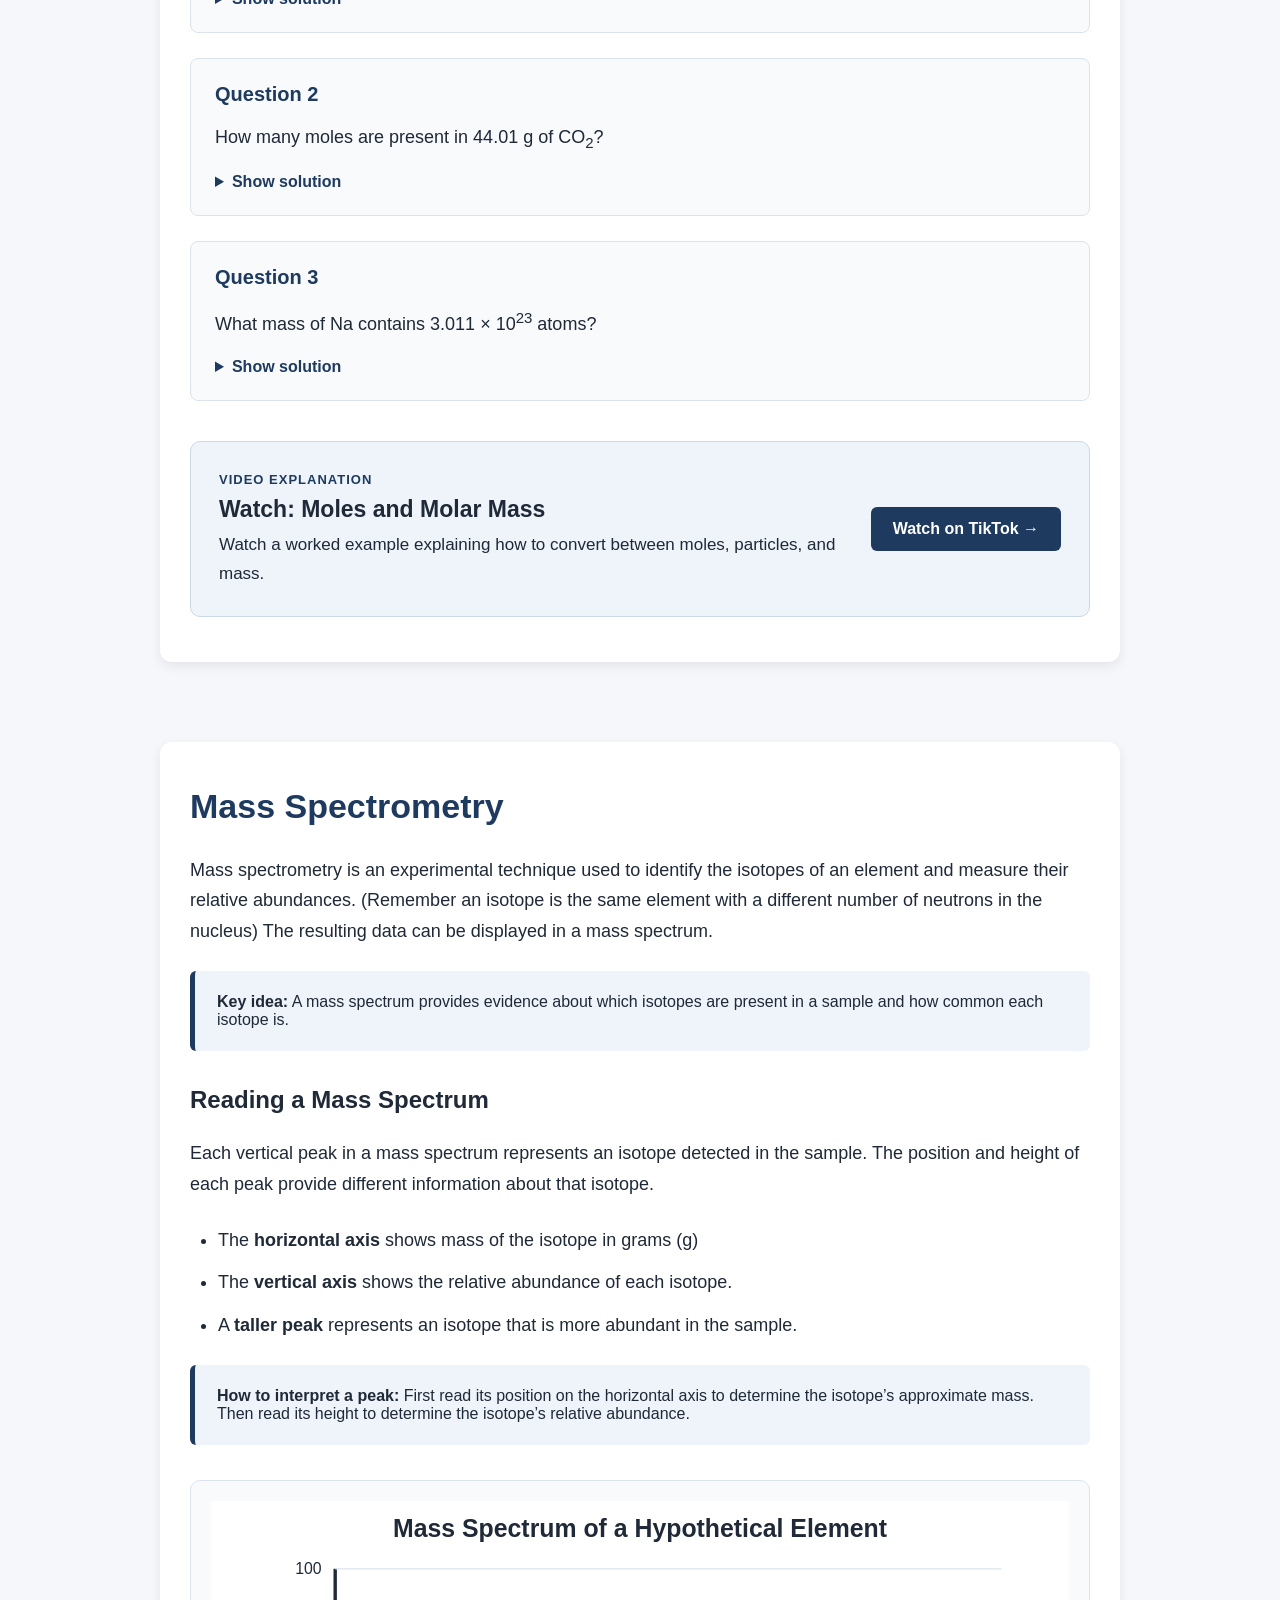
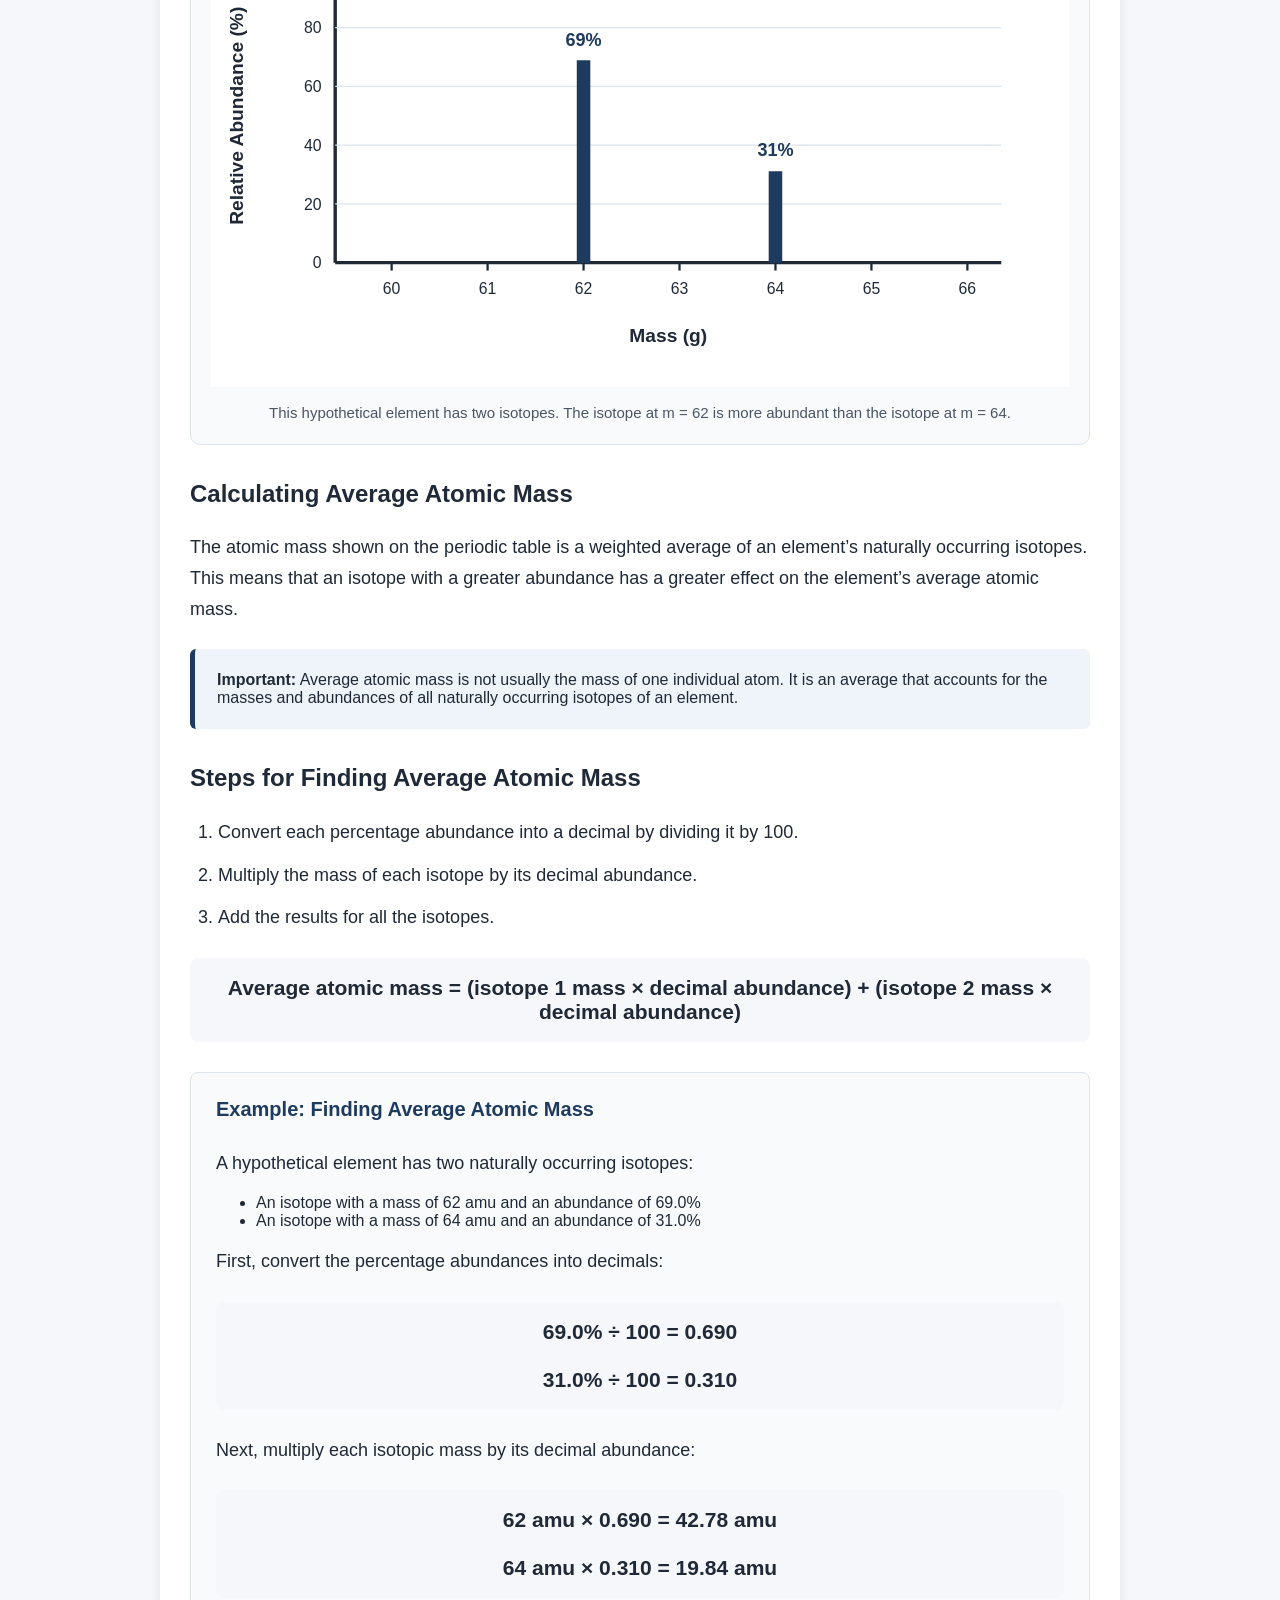
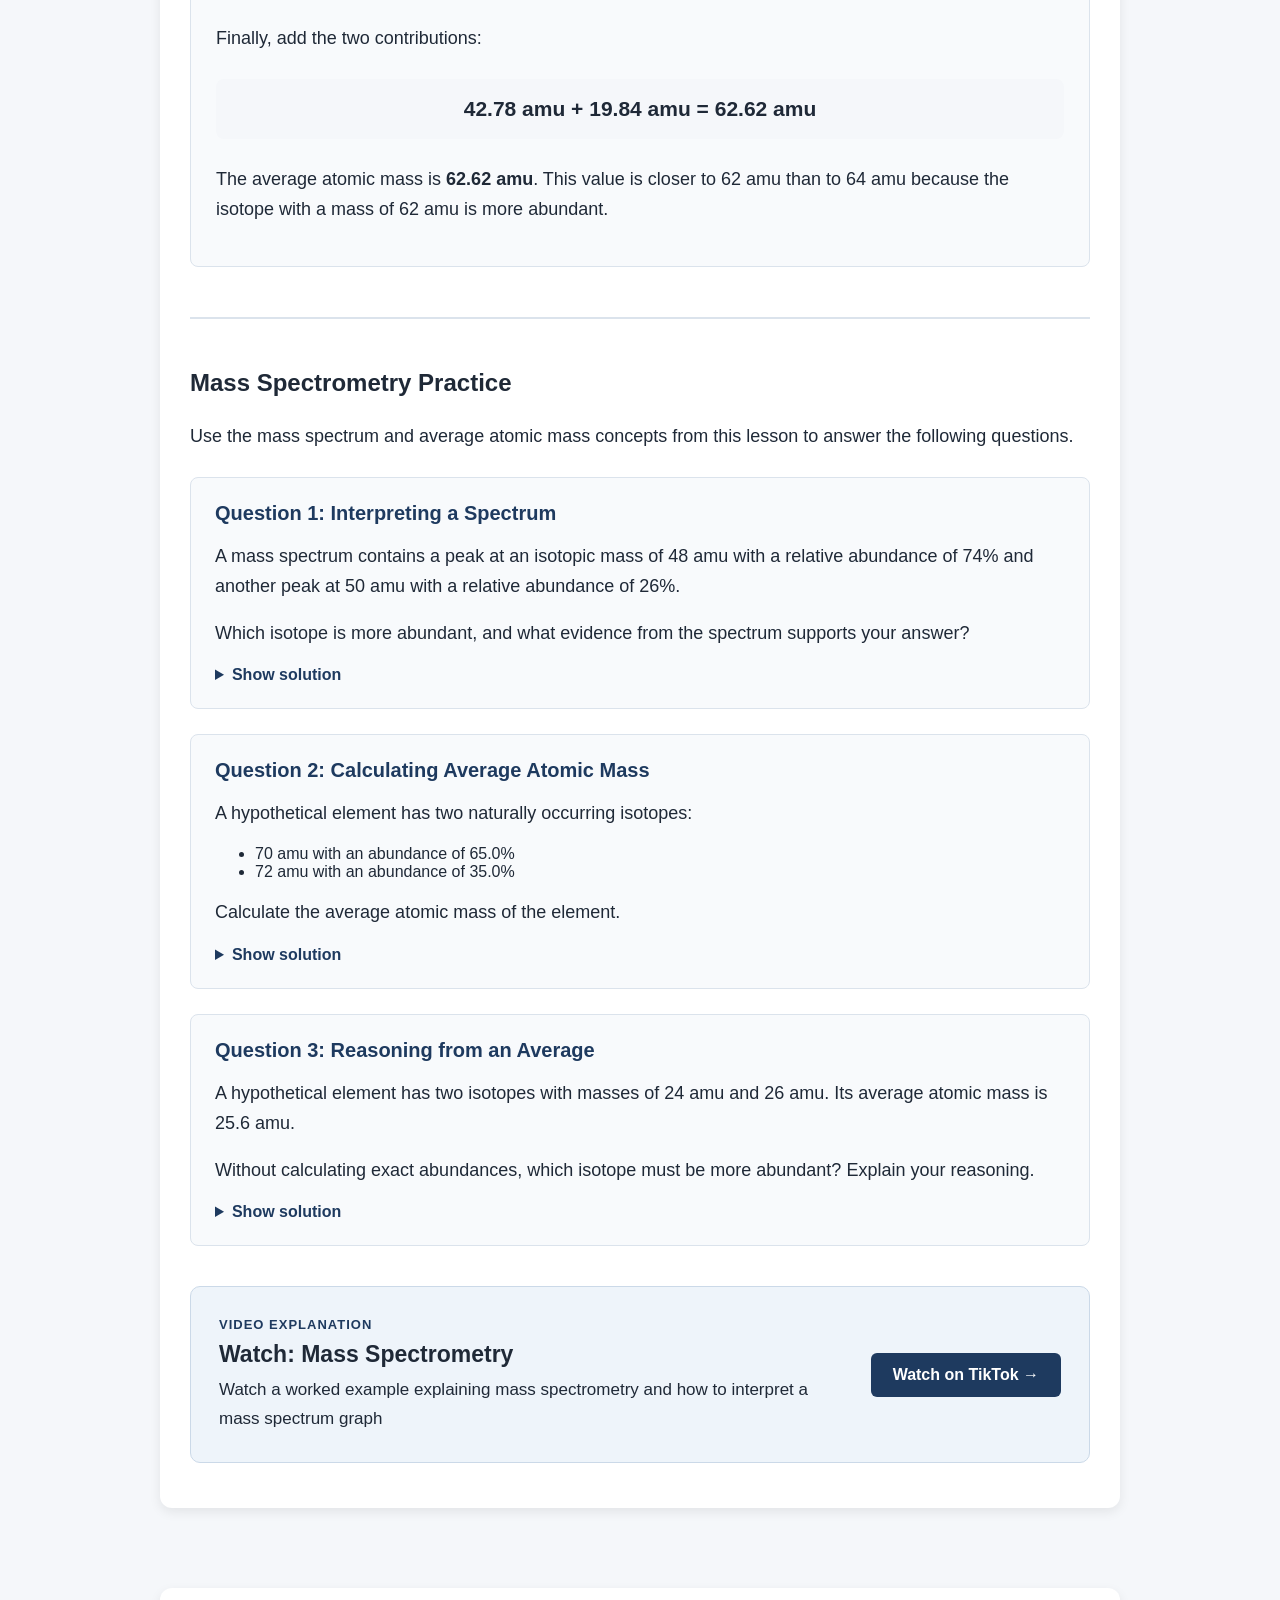
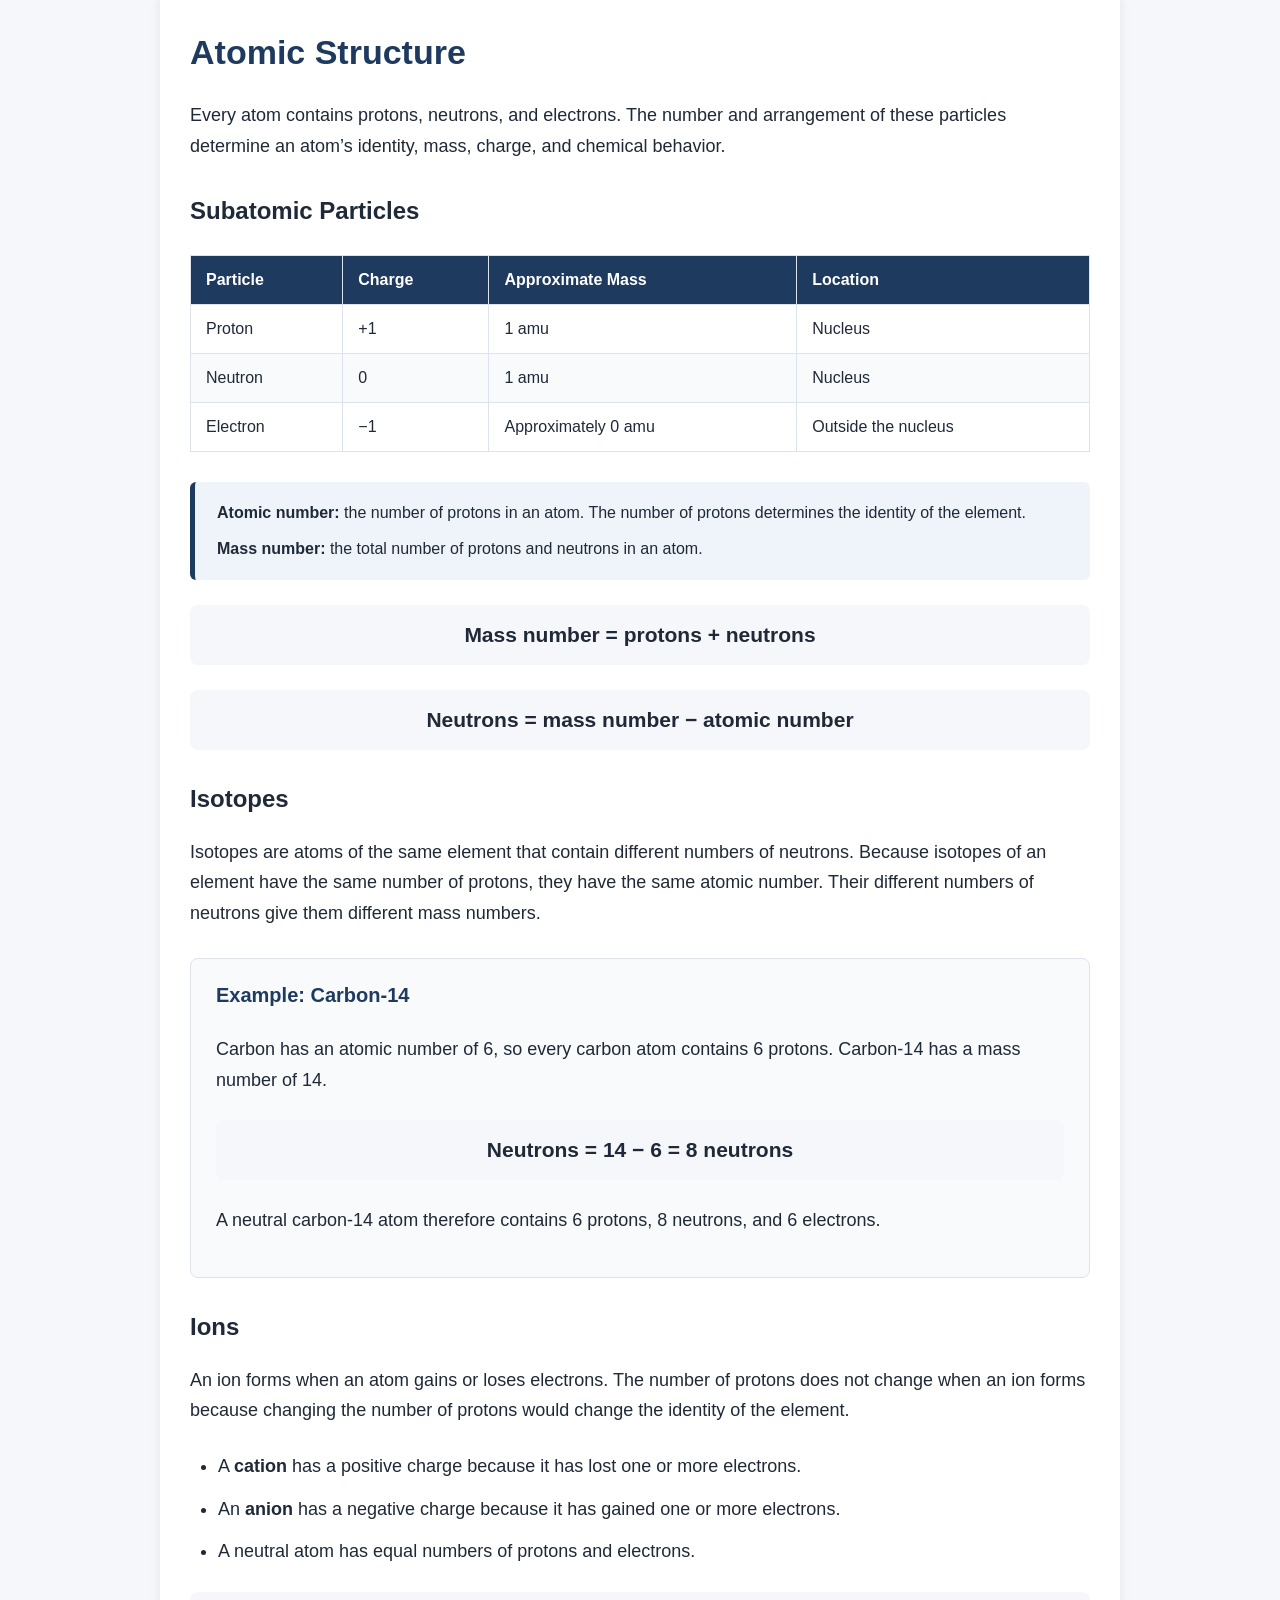
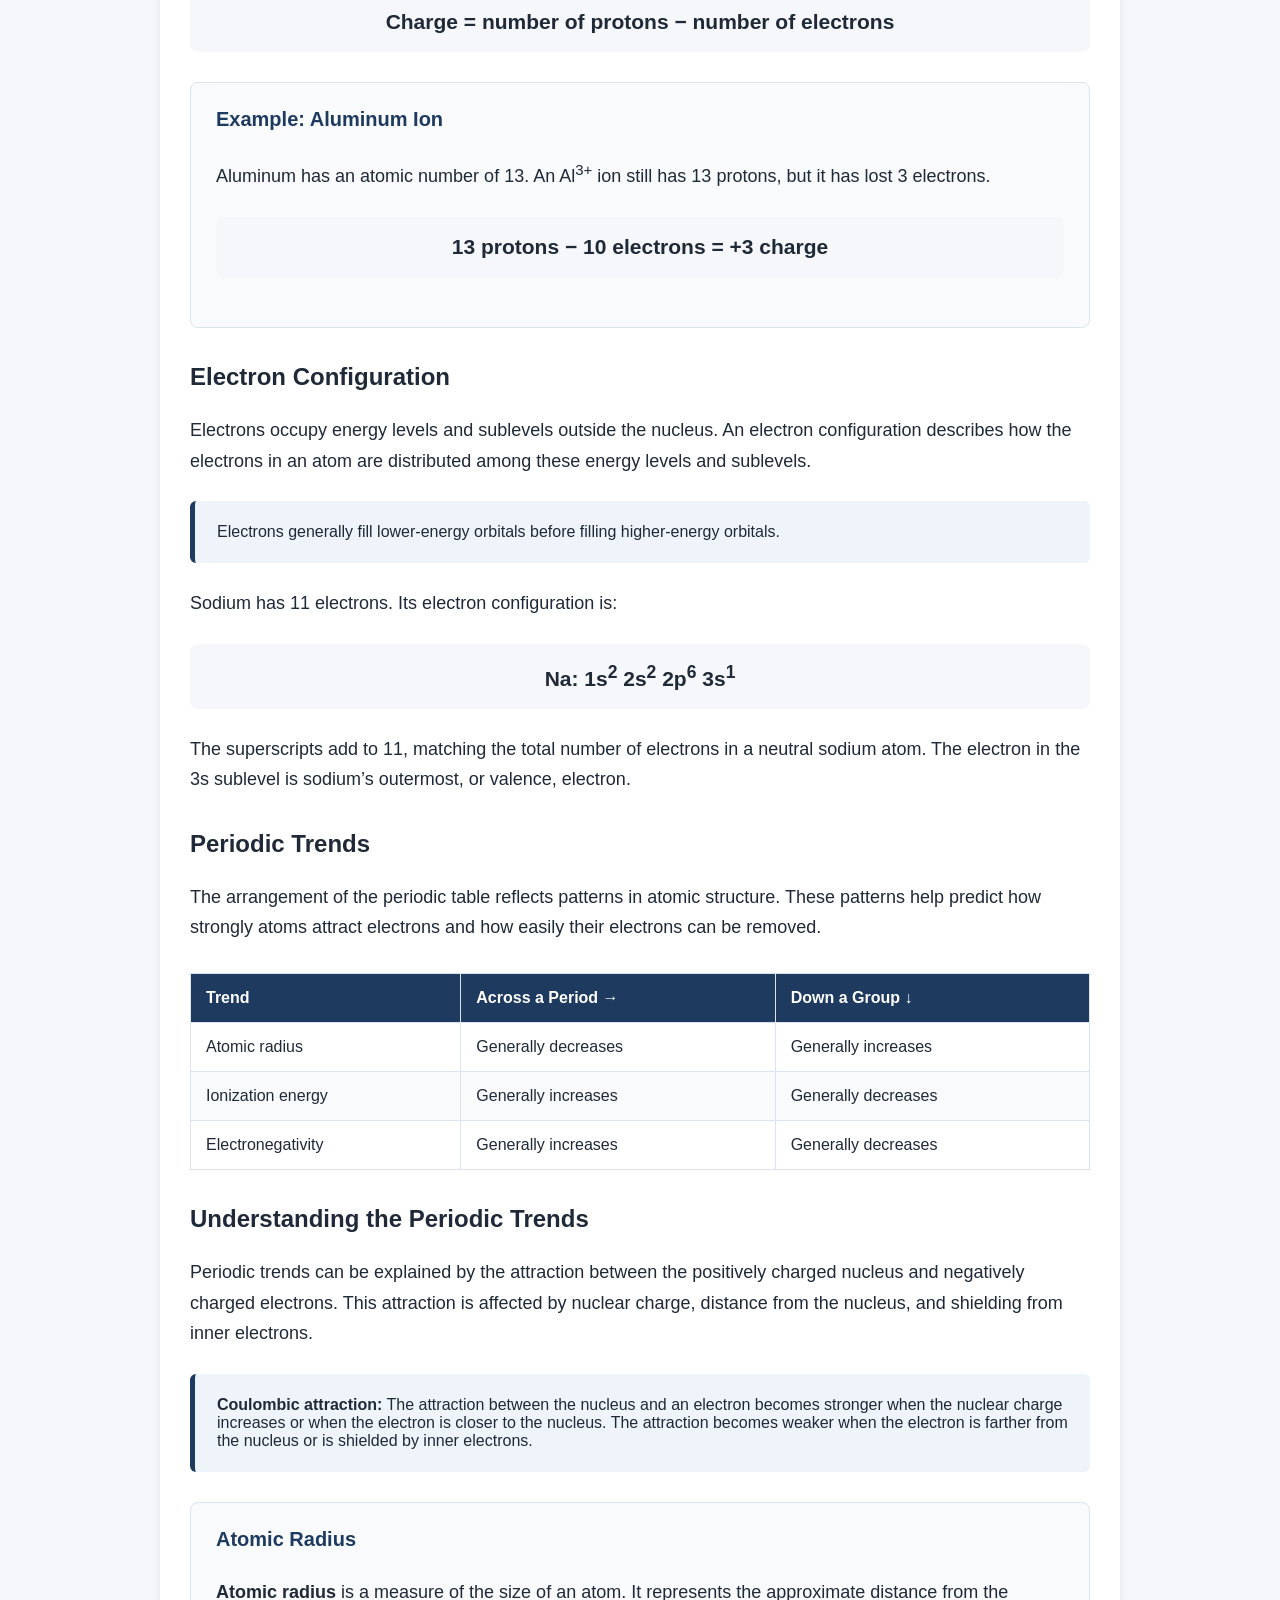
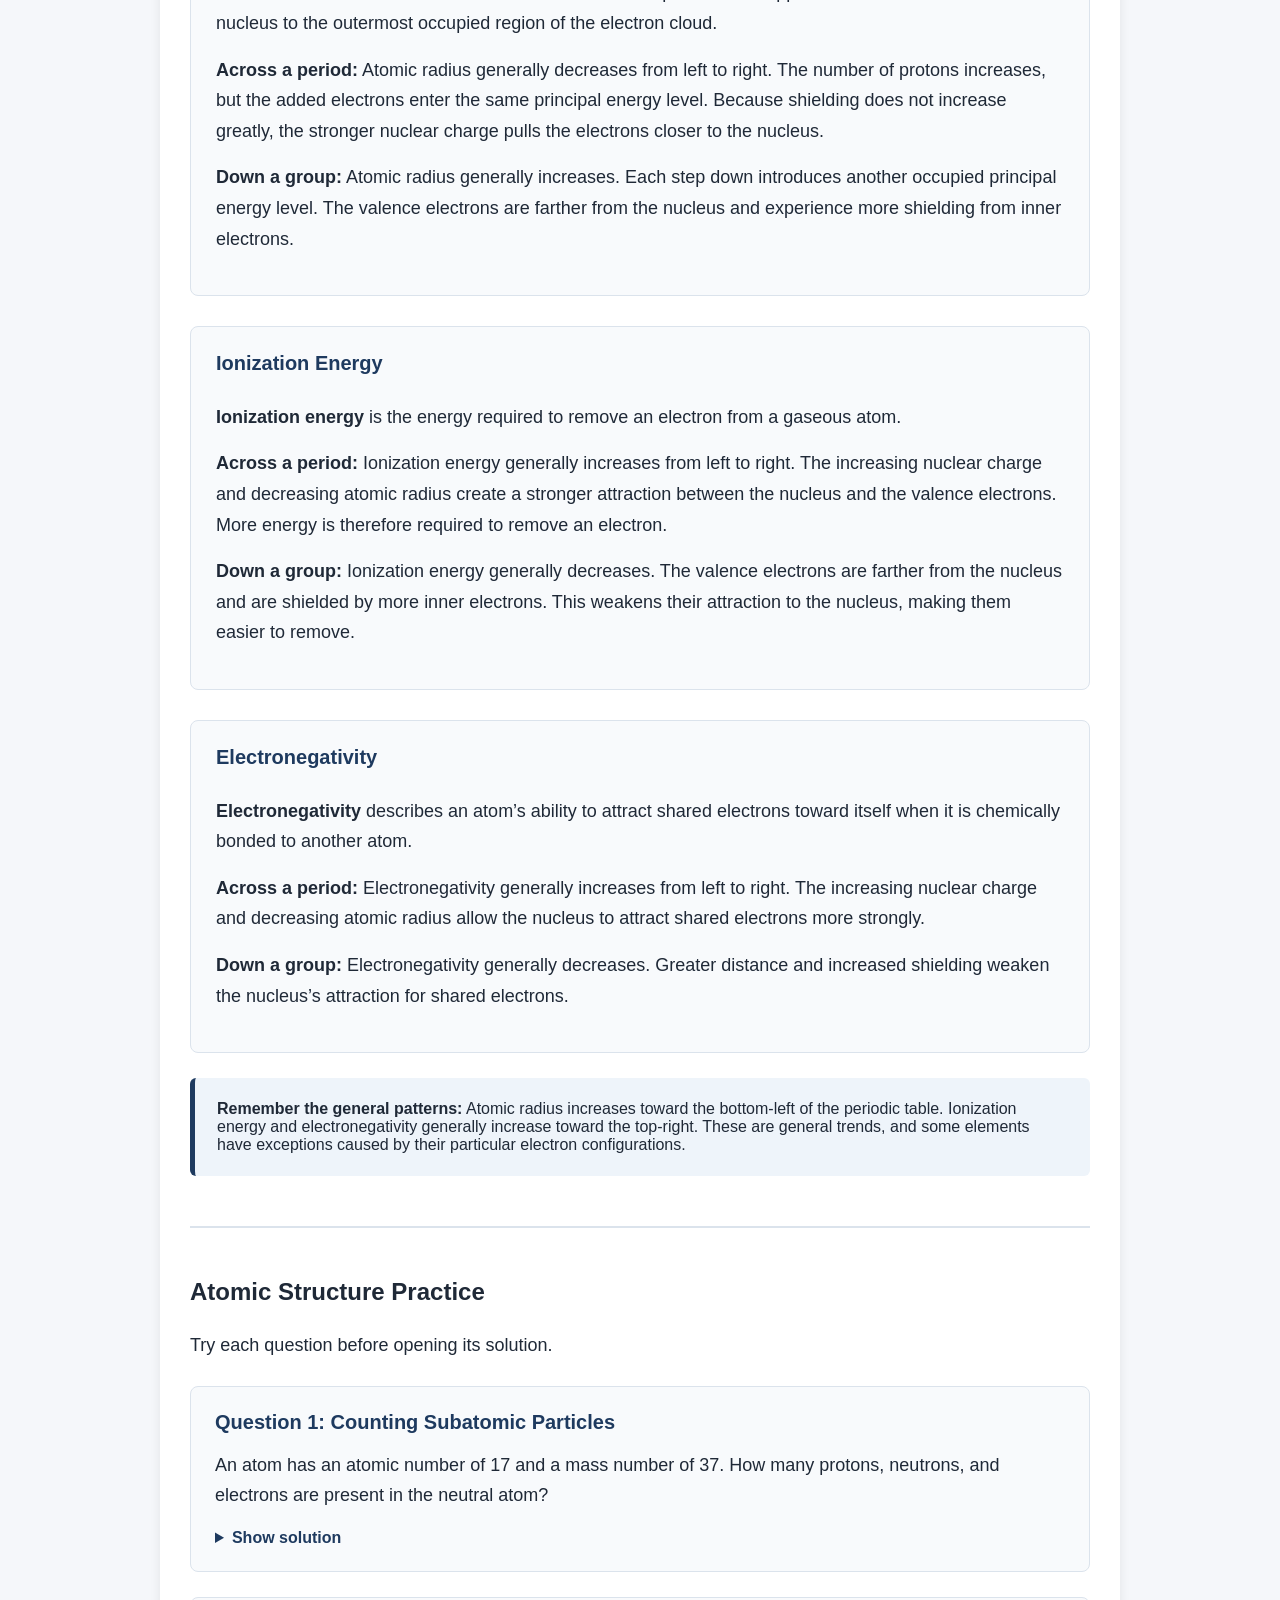
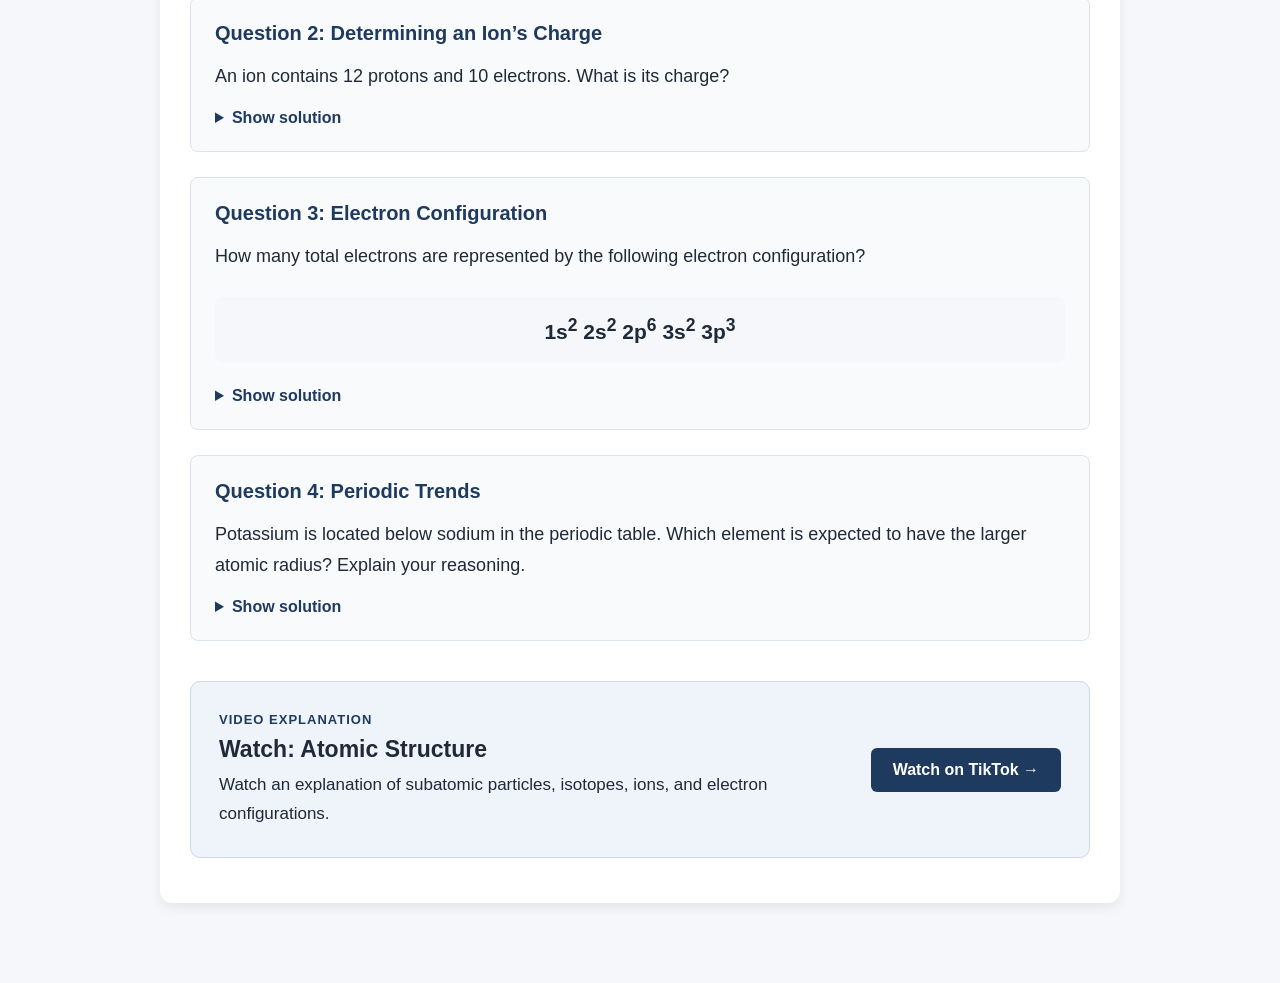
==== commit 9dcddb9c: "Update unit-1.html" ====
--- a/units/unit-1.html
+++ b/units/unit-1.html
@@ -864,13 +864,108 @@
         </table>
     </div>
 
-    <div class="key-concept">
-        Across a period, the number of protons increases while electrons
-        are added to the same principal energy level. The stronger nuclear
-        attraction generally pulls the electrons closer to the nucleus.
-        Down a group, additional occupied energy levels place the valence
-        electrons farther from the nucleus.
-    </div>
+    <h3>Understanding the Periodic Trends</h3>
+
+<p>
+    Periodic trends can be explained by the attraction between the
+    positively charged nucleus and negatively charged electrons. This
+    attraction is affected by nuclear charge, distance from the nucleus,
+    and shielding from inner electrons.
+</p>
+
+<div class="key-concept">
+    <strong>Coulombic attraction:</strong>
+    The attraction between the nucleus and an electron becomes stronger
+    when the nuclear charge increases or when the electron is closer to
+    the nucleus. The attraction becomes weaker when the electron is
+    farther from the nucleus or is shielded by inner electrons.
+</div>
+
+<div class="example">
+
+    <h4>Atomic Radius</h4>
+
+    <p>
+        <strong>Atomic radius</strong> is a measure of the size of an
+        atom. It represents the approximate distance from the nucleus
+        to the outermost occupied region of the electron cloud.
+    </p>
+
+    <p>
+        <strong>Across a period:</strong> Atomic radius generally
+        decreases from left to right. The number of protons increases,
+        but the added electrons enter the same principal energy level.
+        Because shielding does not increase greatly, the stronger nuclear
+        charge pulls the electrons closer to the nucleus.
+    </p>
+
+    <p>
+        <strong>Down a group:</strong> Atomic radius generally increases.
+        Each step down introduces another occupied principal energy level.
+        The valence electrons are farther from the nucleus and experience
+        more shielding from inner electrons.
+    </p>
+
+</div>
+
+<div class="example">
+
+    <h4>Ionization Energy</h4>
+
+    <p>
+        <strong>Ionization energy</strong> is the energy required to
+        remove an electron from a gaseous atom.
+    </p>
+
+    <p>
+        <strong>Across a period:</strong> Ionization energy generally
+        increases from left to right. The increasing nuclear charge and
+        decreasing atomic radius create a stronger attraction between
+        the nucleus and the valence electrons. More energy is therefore
+        required to remove an electron.
+    </p>
+
+    <p>
+        <strong>Down a group:</strong> Ionization energy generally
+        decreases. The valence electrons are farther from the nucleus
+        and are shielded by more inner electrons. This weakens their
+        attraction to the nucleus, making them easier to remove.
+    </p>
+
+</div>
+
+<div class="example">
+
+    <h4>Electronegativity</h4>
+
+    <p>
+        <strong>Electronegativity</strong> describes an atom’s ability
+        to attract shared electrons toward itself when it is chemically
+        bonded to another atom.
+    </p>
+
+    <p>
+        <strong>Across a period:</strong> Electronegativity generally
+        increases from left to right. The increasing nuclear charge and
+        decreasing atomic radius allow the nucleus to attract shared
+        electrons more strongly.
+    </p>
+
+    <p>
+        <strong>Down a group:</strong> Electronegativity generally
+        decreases. Greater distance and increased shielding weaken the
+        nucleus’s attraction for shared electrons.
+    </p>
+
+</div>
+
+<div class="key-concept">
+    <strong>Remember the general patterns:</strong>
+    Atomic radius increases toward the bottom-left of the periodic table.
+    Ionization energy and electronegativity generally increase toward the
+    top-right. These are general trends, and some elements have exceptions
+    caused by their particular electron configurations.
+</div>
 
     <div class="practice-section">
 
--- a/style.css
+++ b/style.css
@@ -455,3 +455,30 @@
     font-size: 15px;
     line-height: 1.5;
 }
+.table-container {
+    width: 100%;
+    margin: 30px 0;
+    overflow-x: auto;
+}
+
+.particle-table {
+    width: 100%;
+    border-collapse: collapse;
+    background-color: white;
+}
+
+.particle-table th,
+.particle-table td {
+    padding: 15px;
+    border: 1px solid #dbe3ec;
+    text-align: left;
+}
+
+.particle-table th {
+    background-color: #1e3a5f;
+    color: white;
+}
+
+.particle-table tbody tr:nth-child(even) {
+    background-color: #f8fafc;
+}
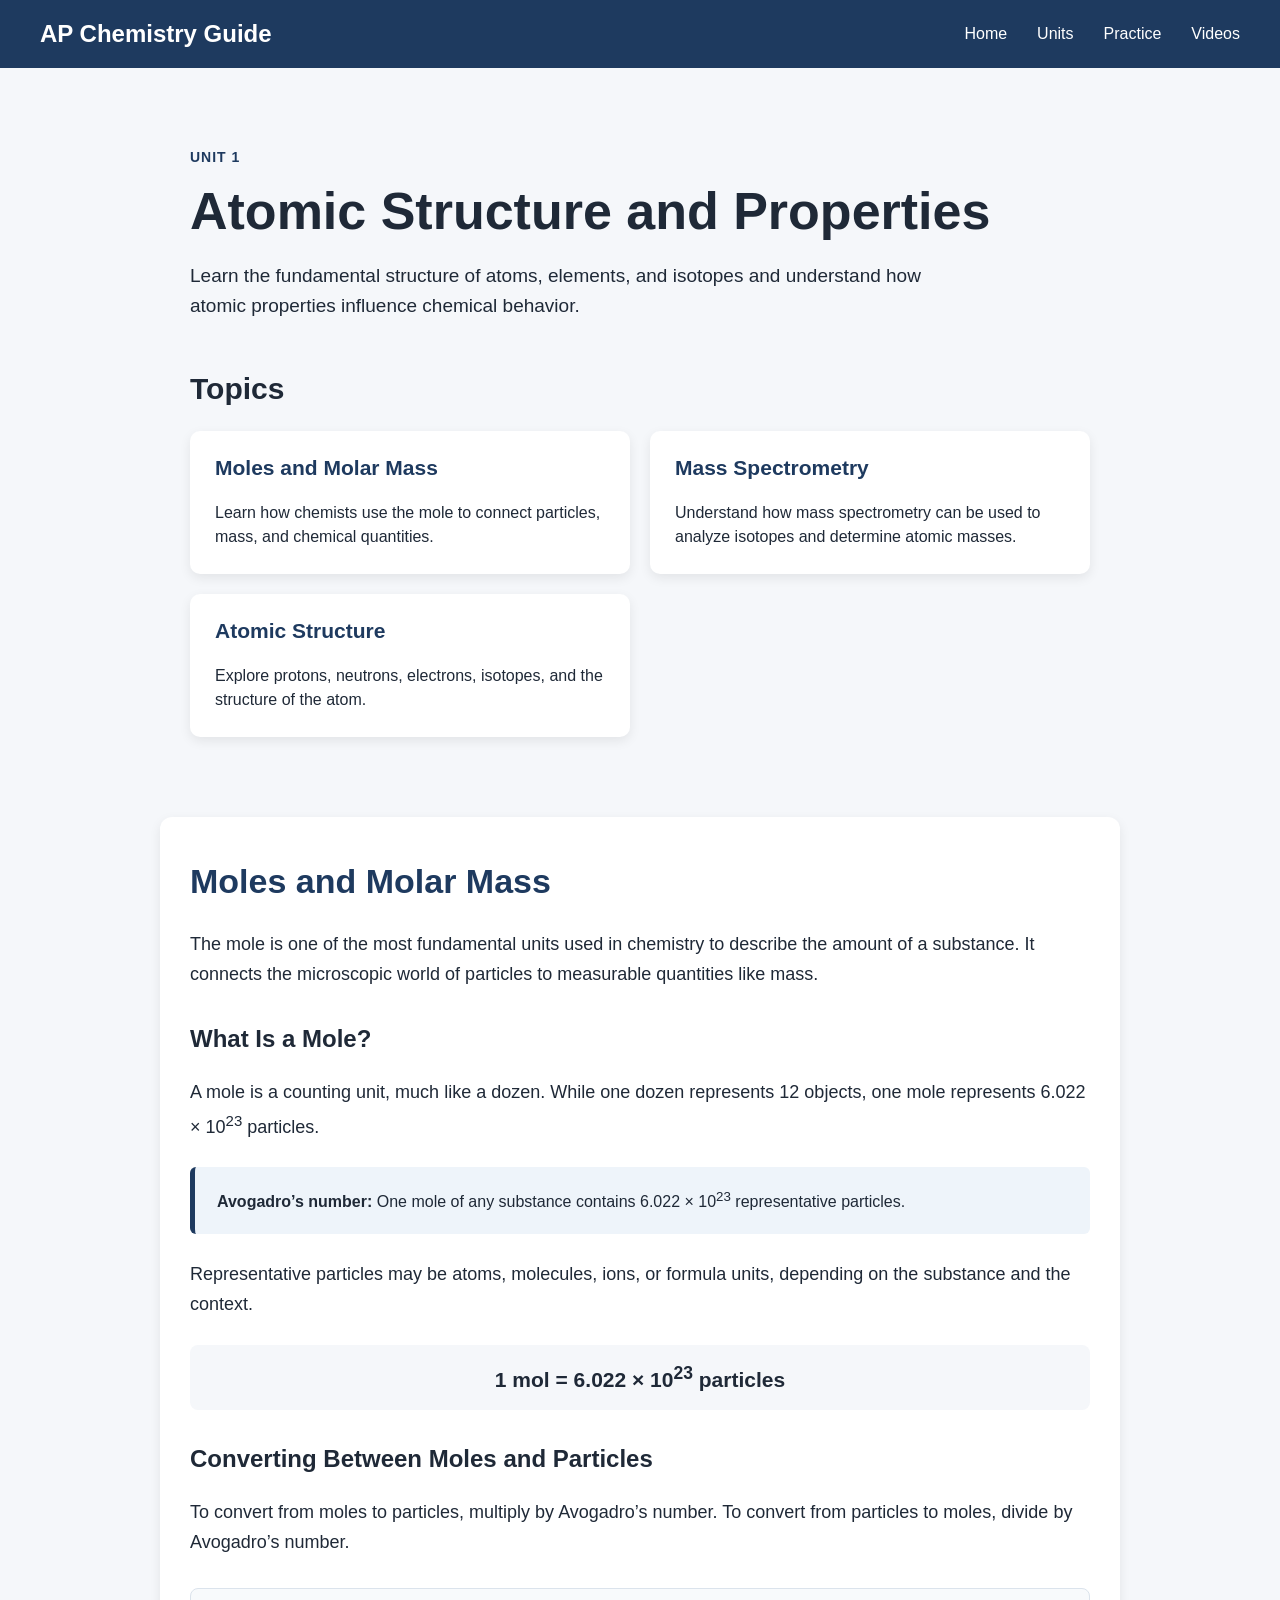
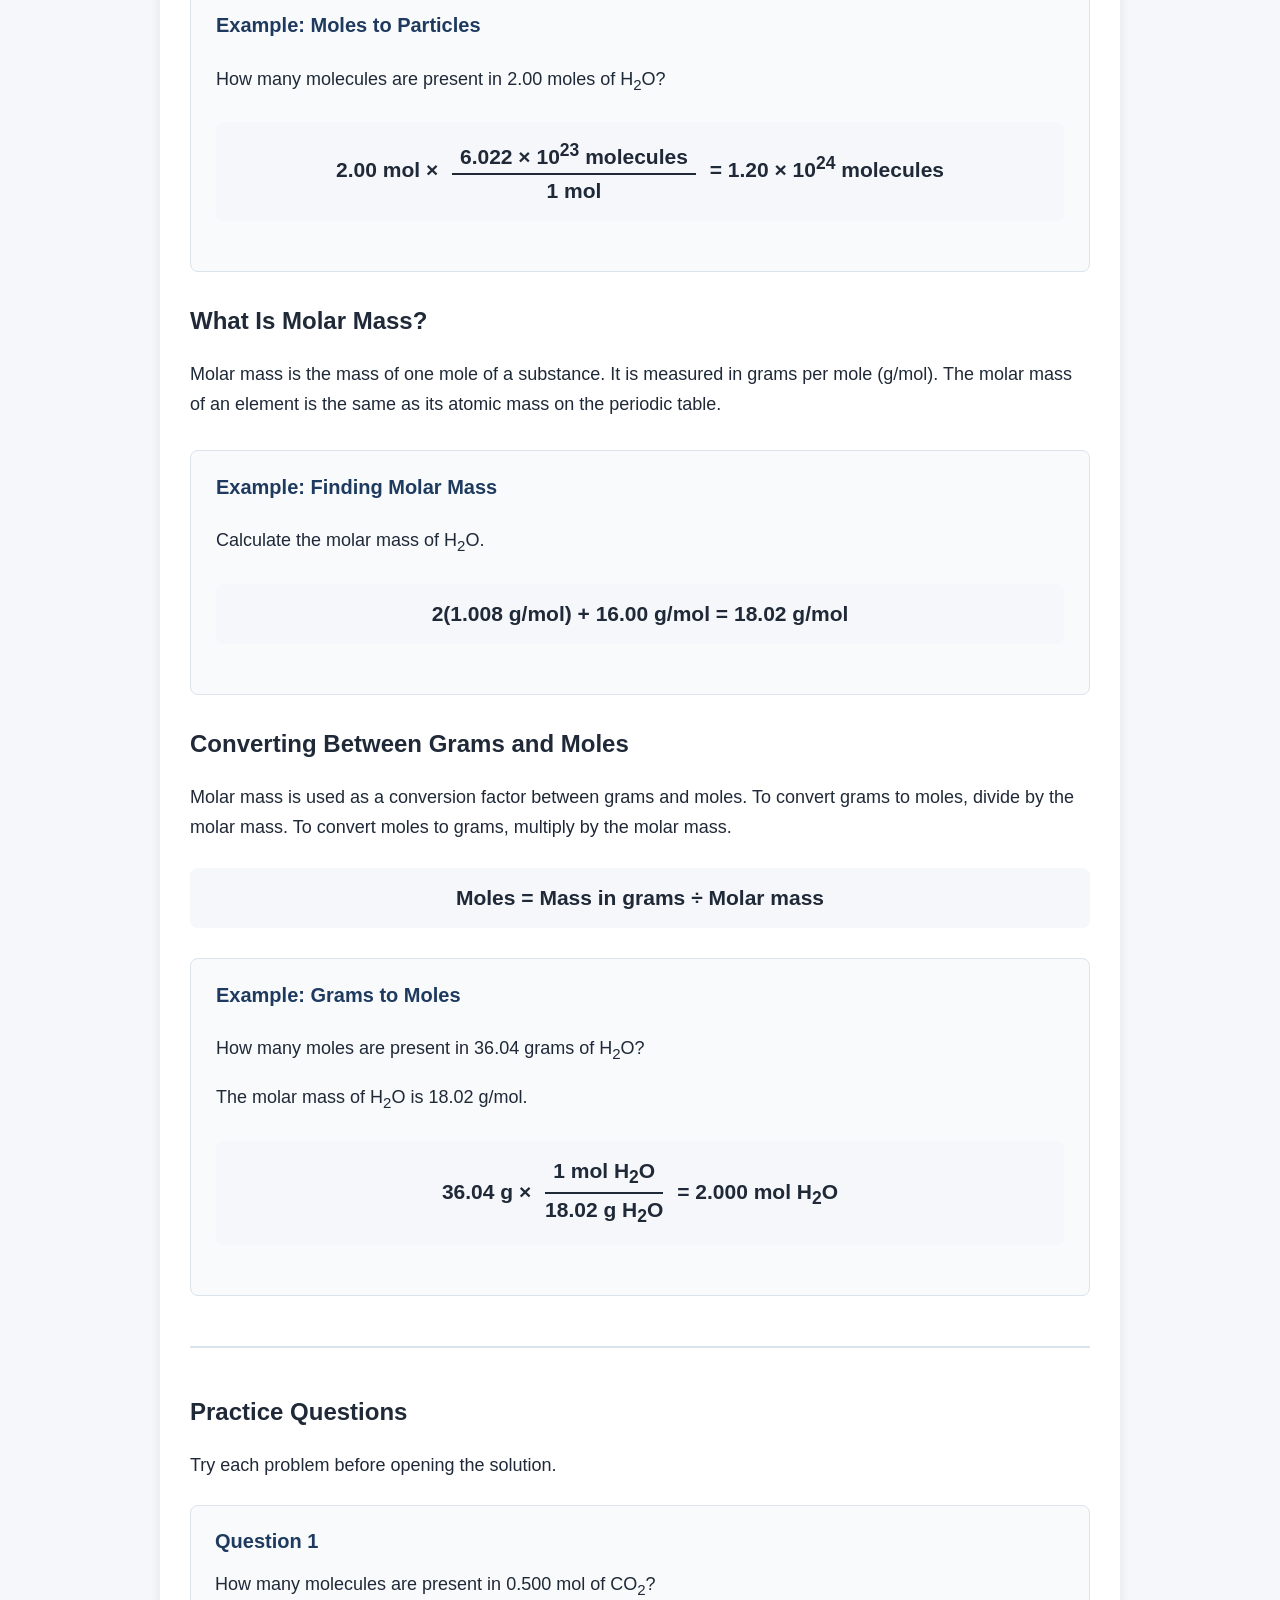
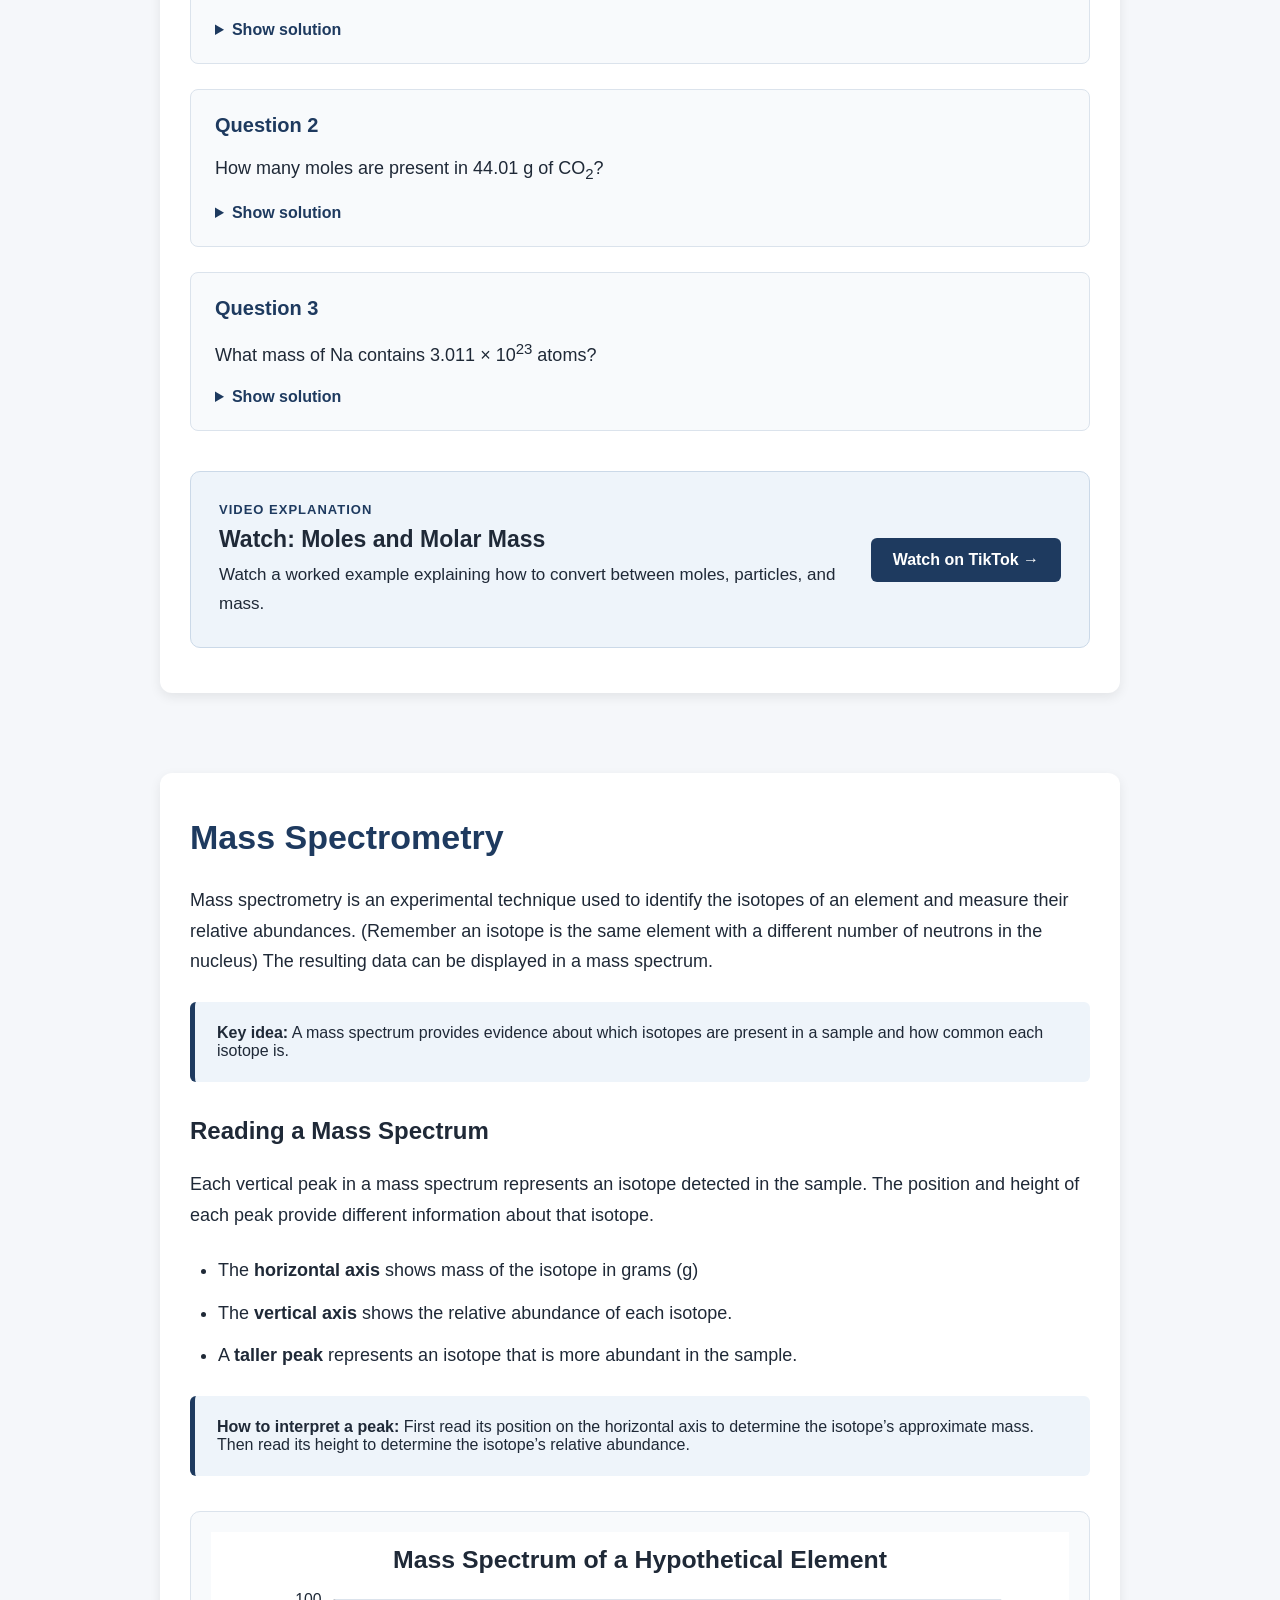
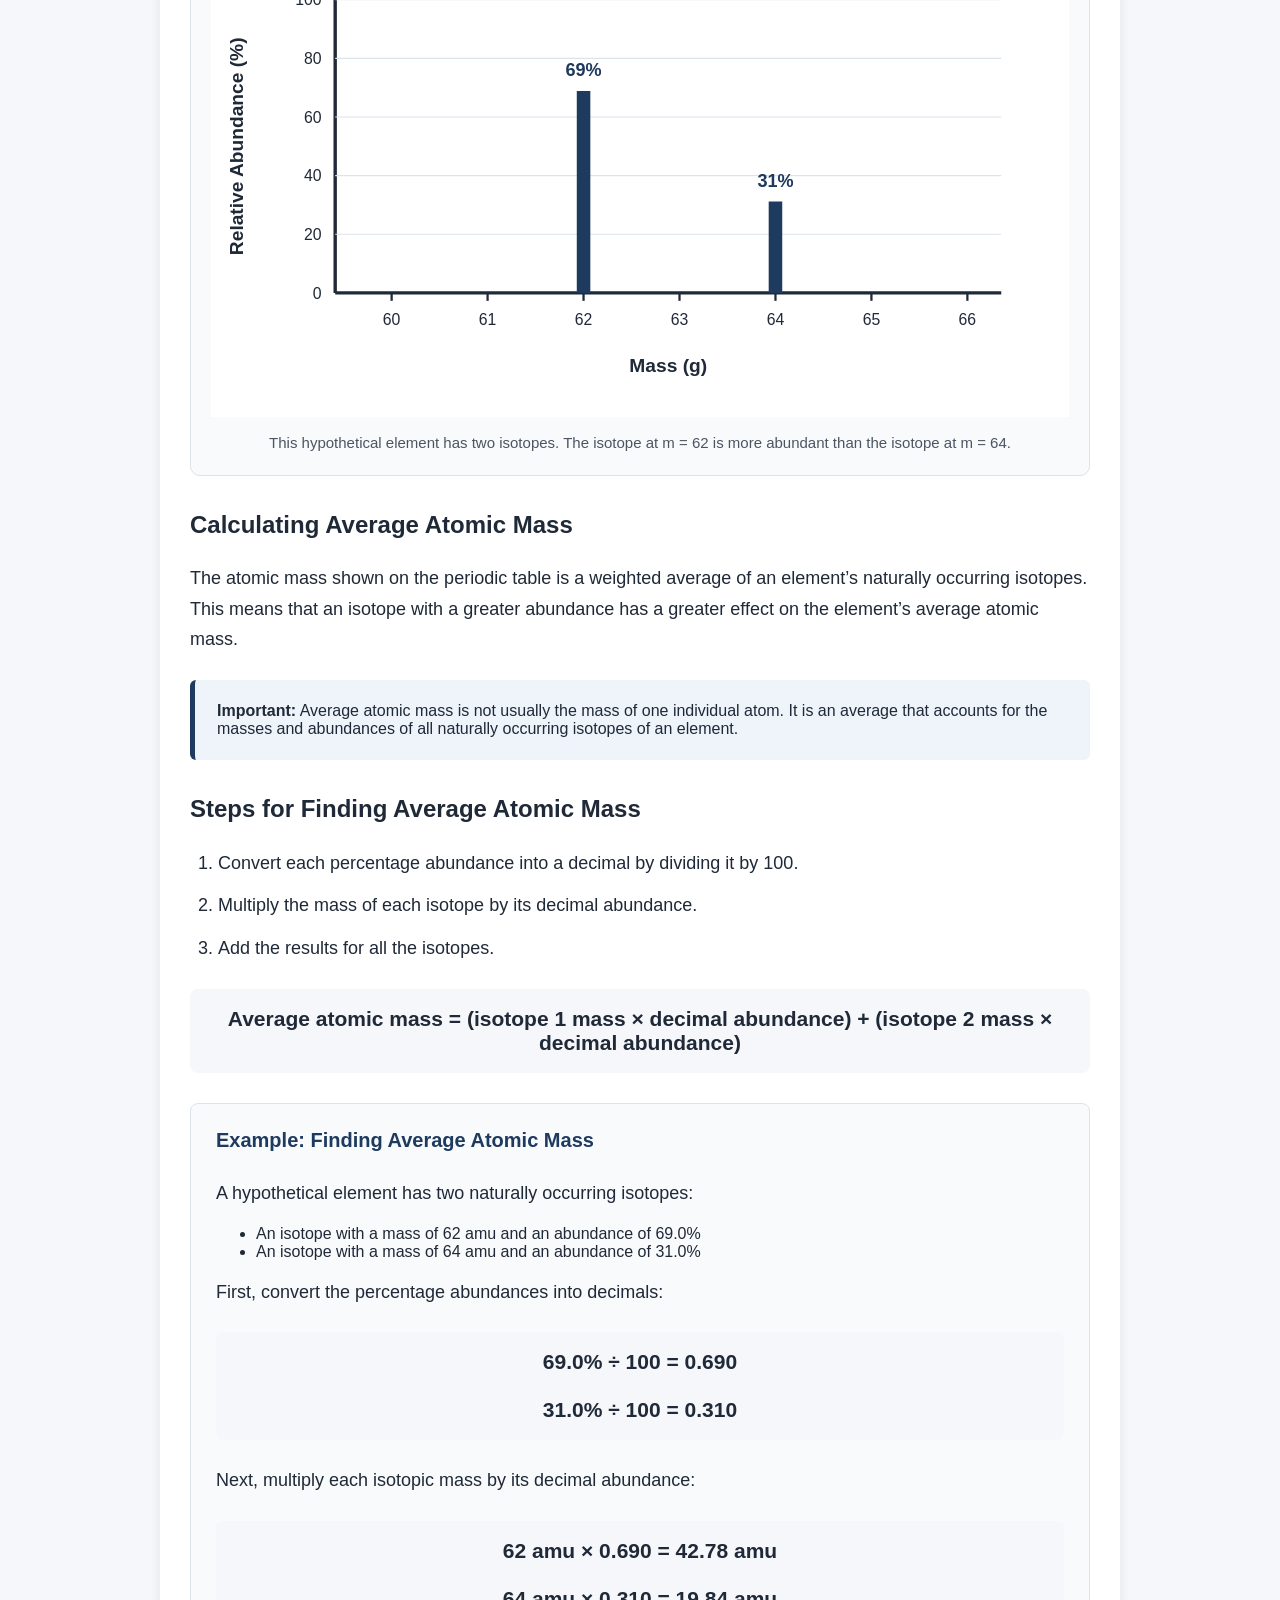
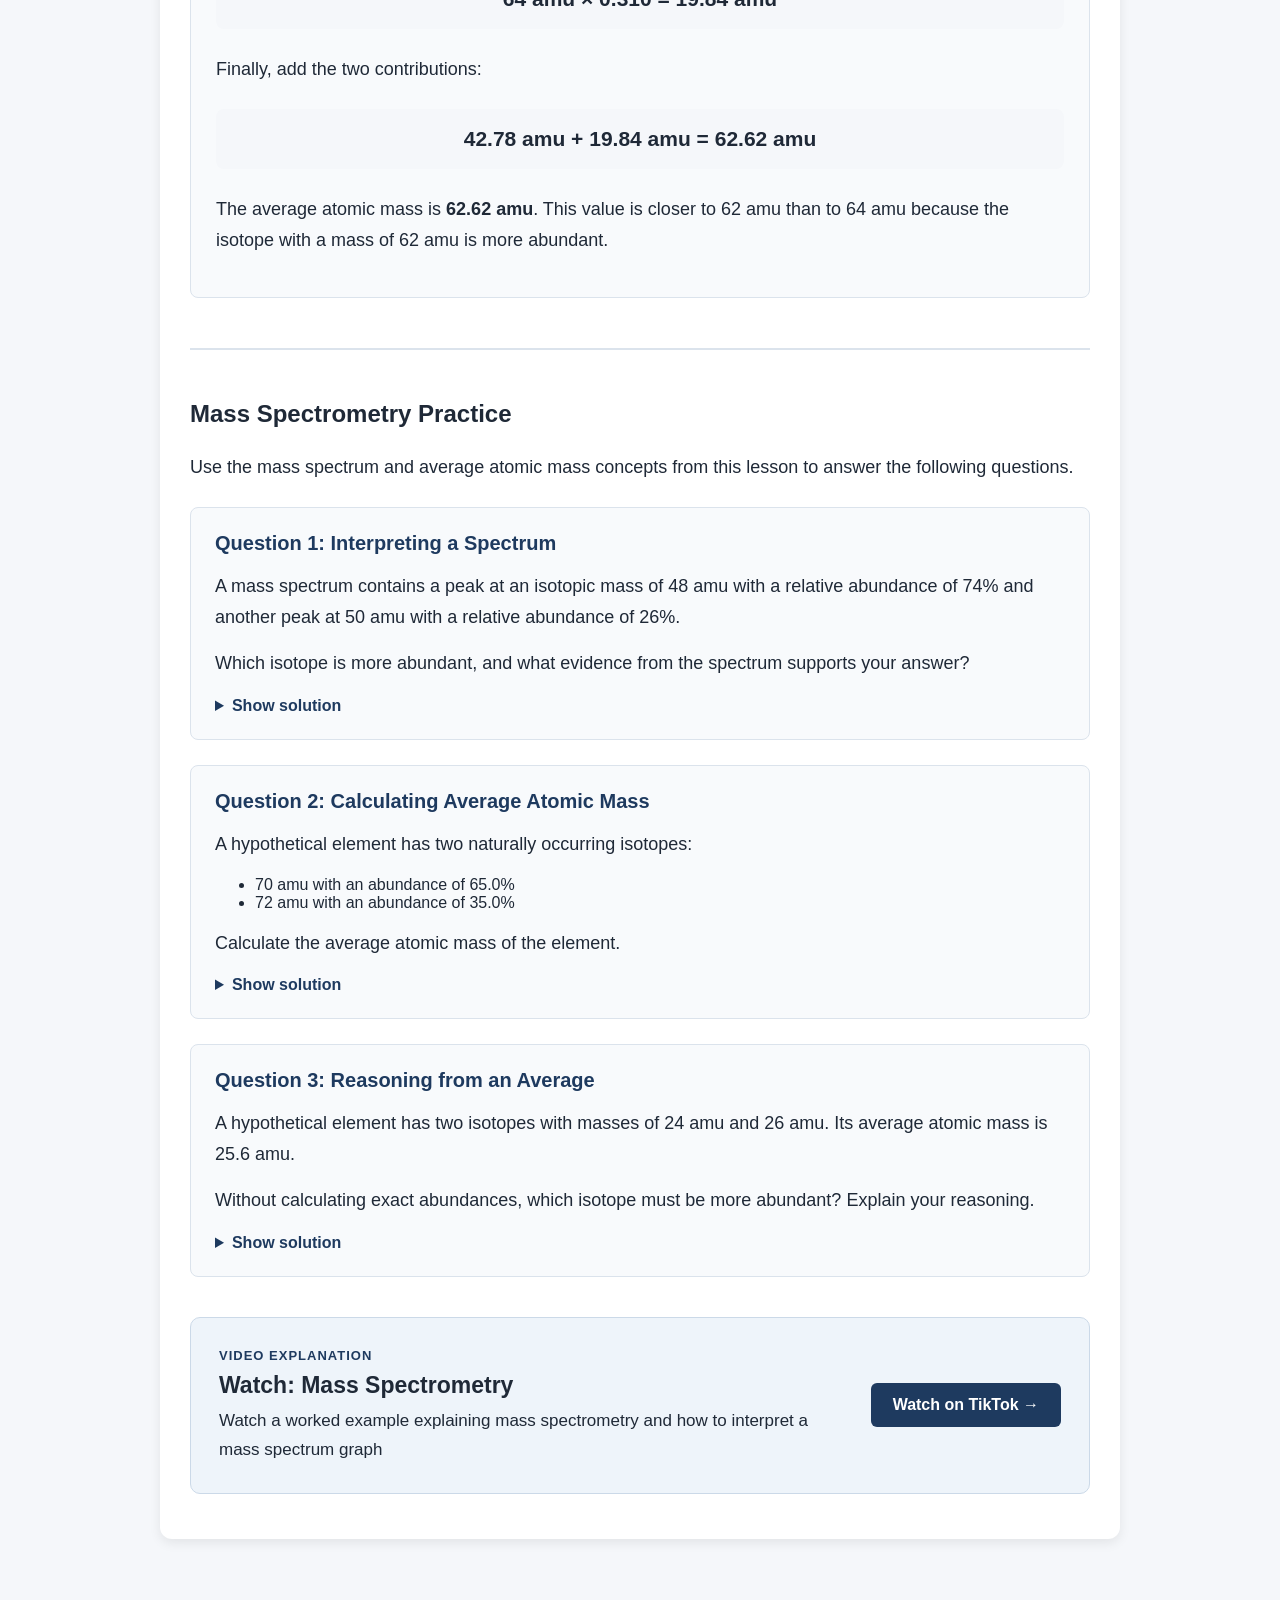
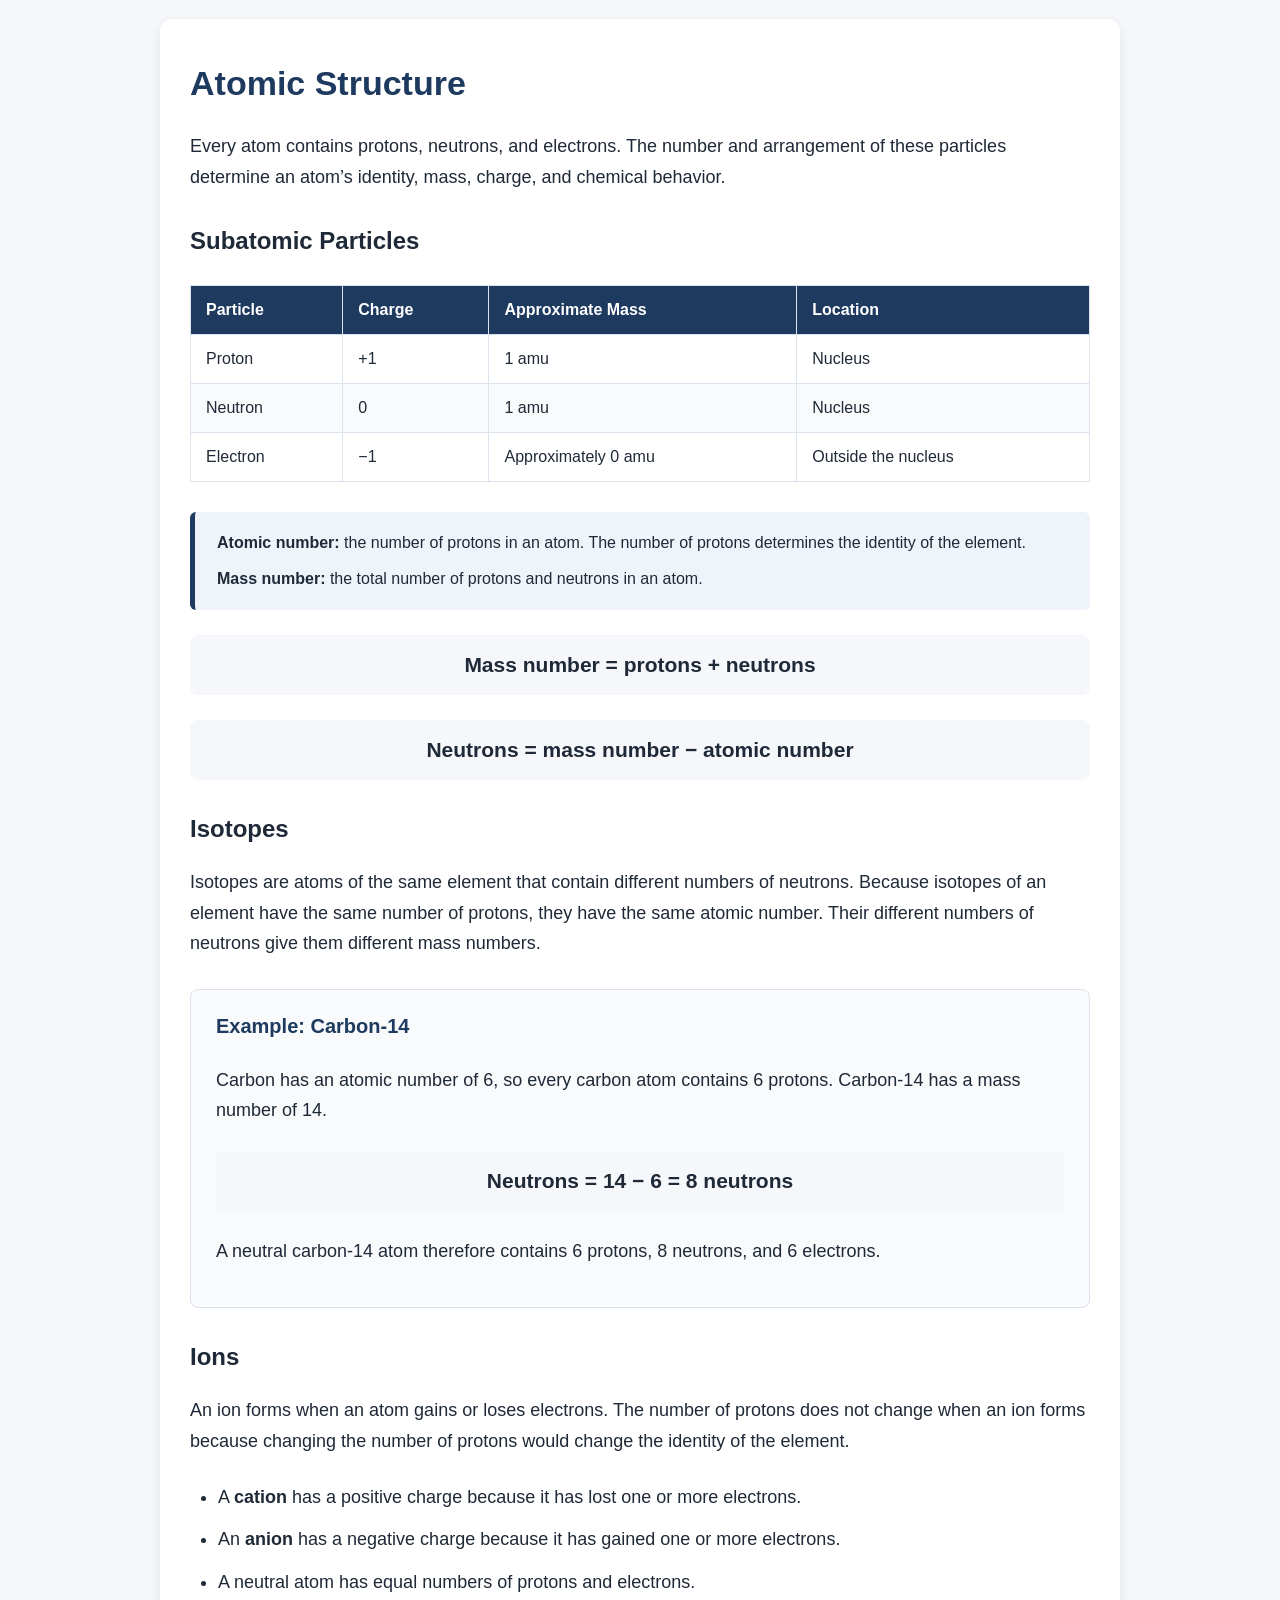
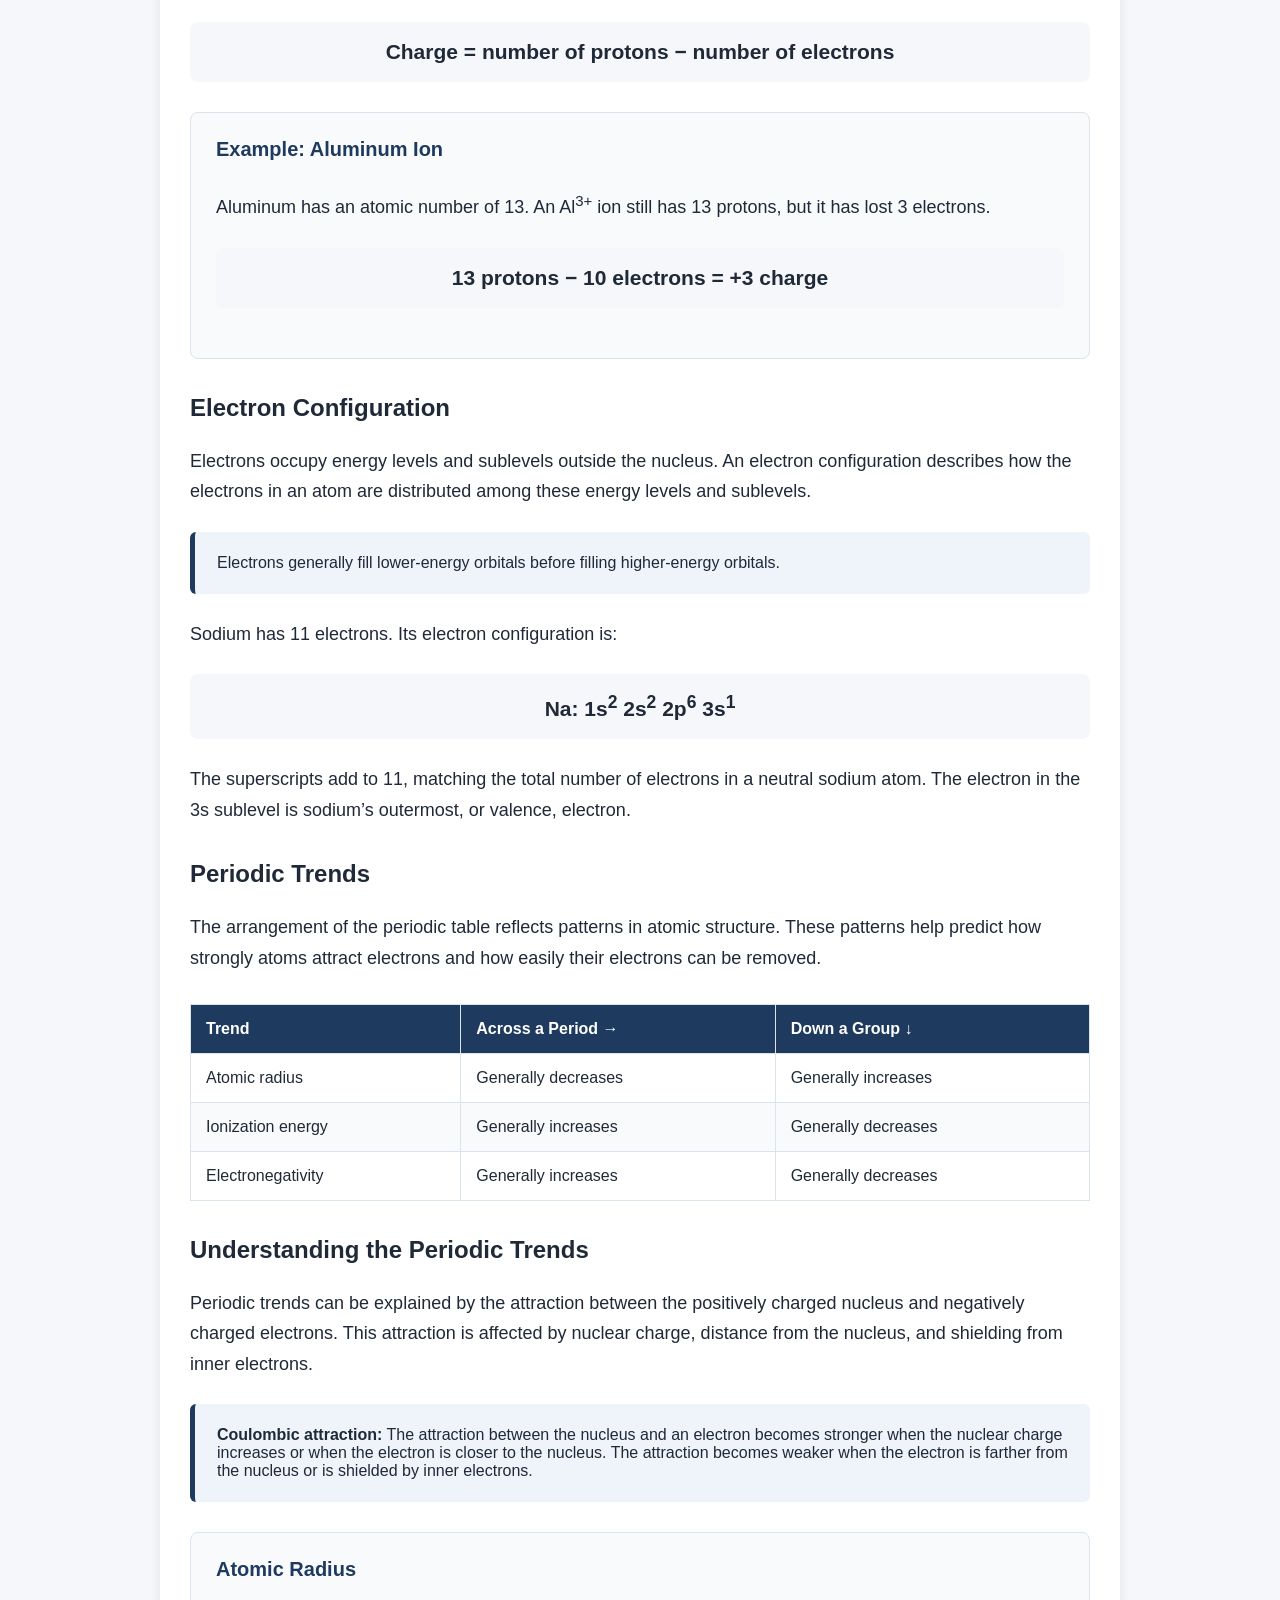
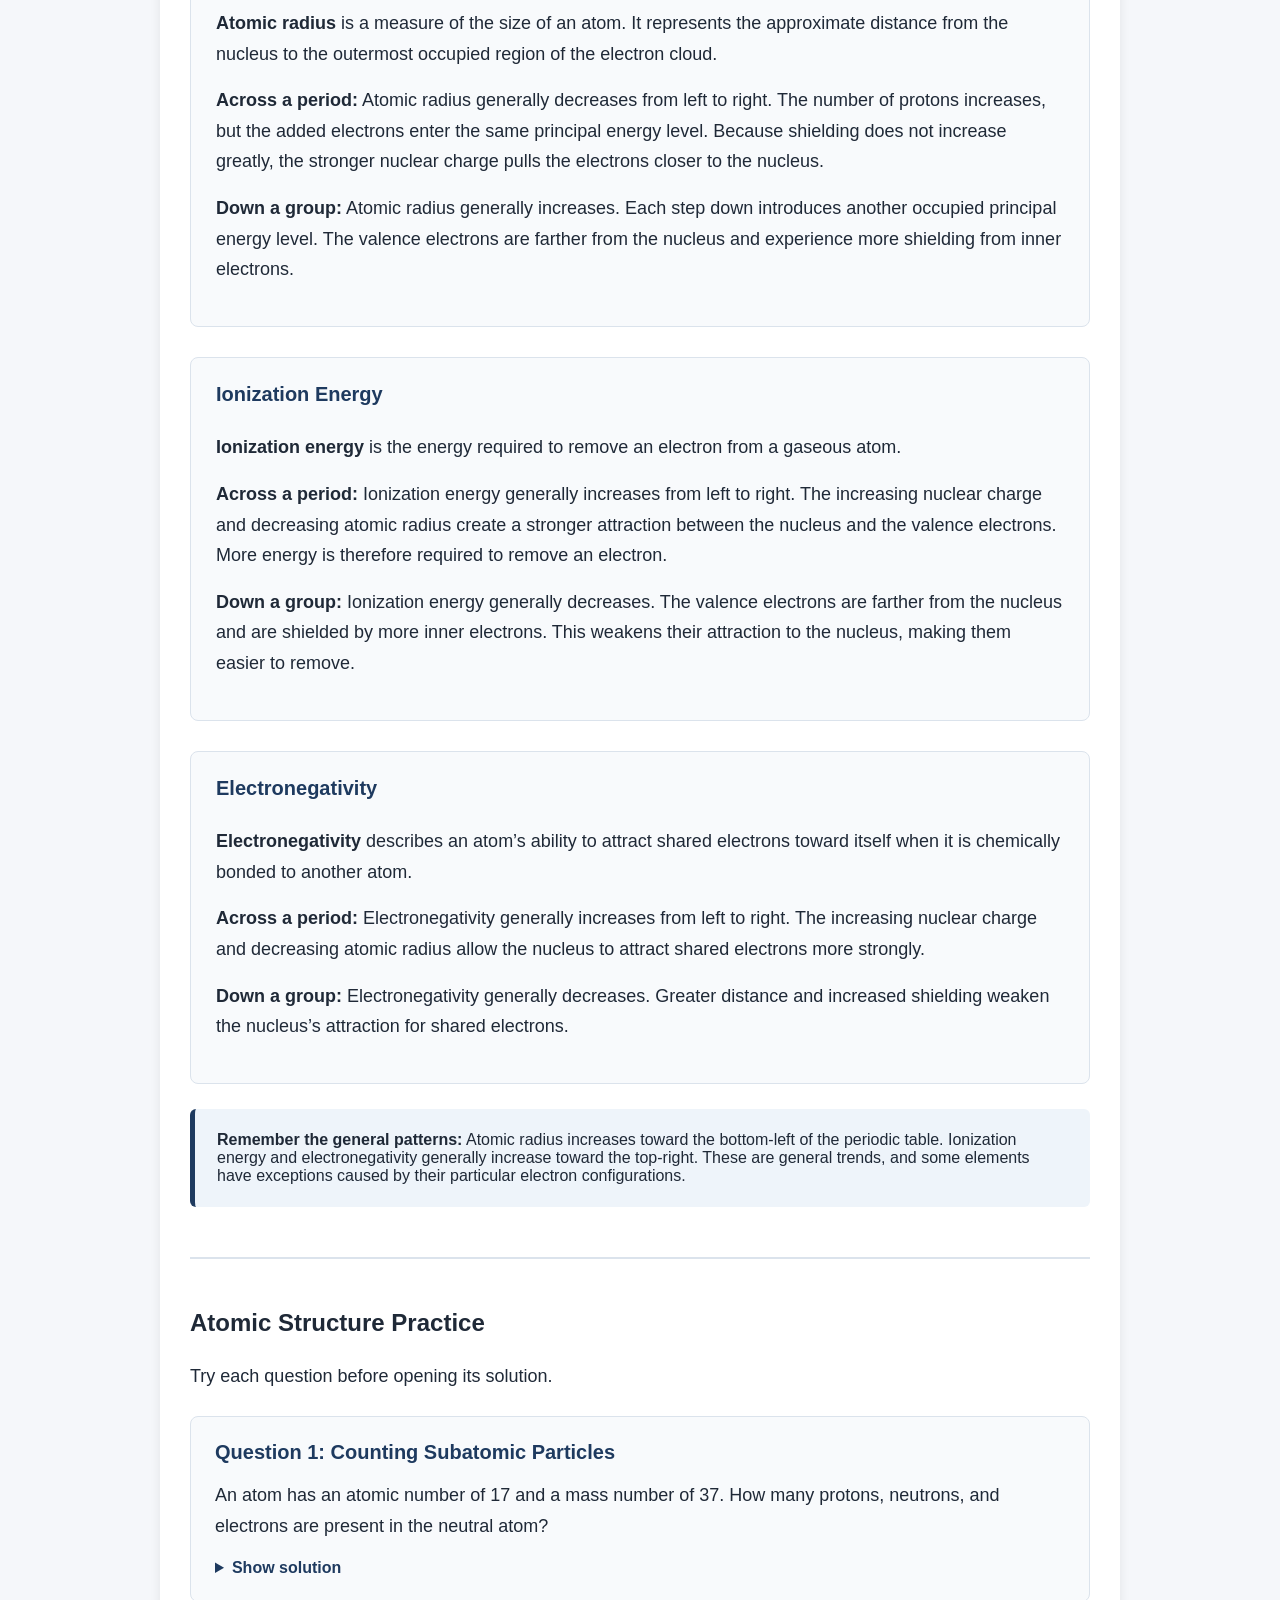
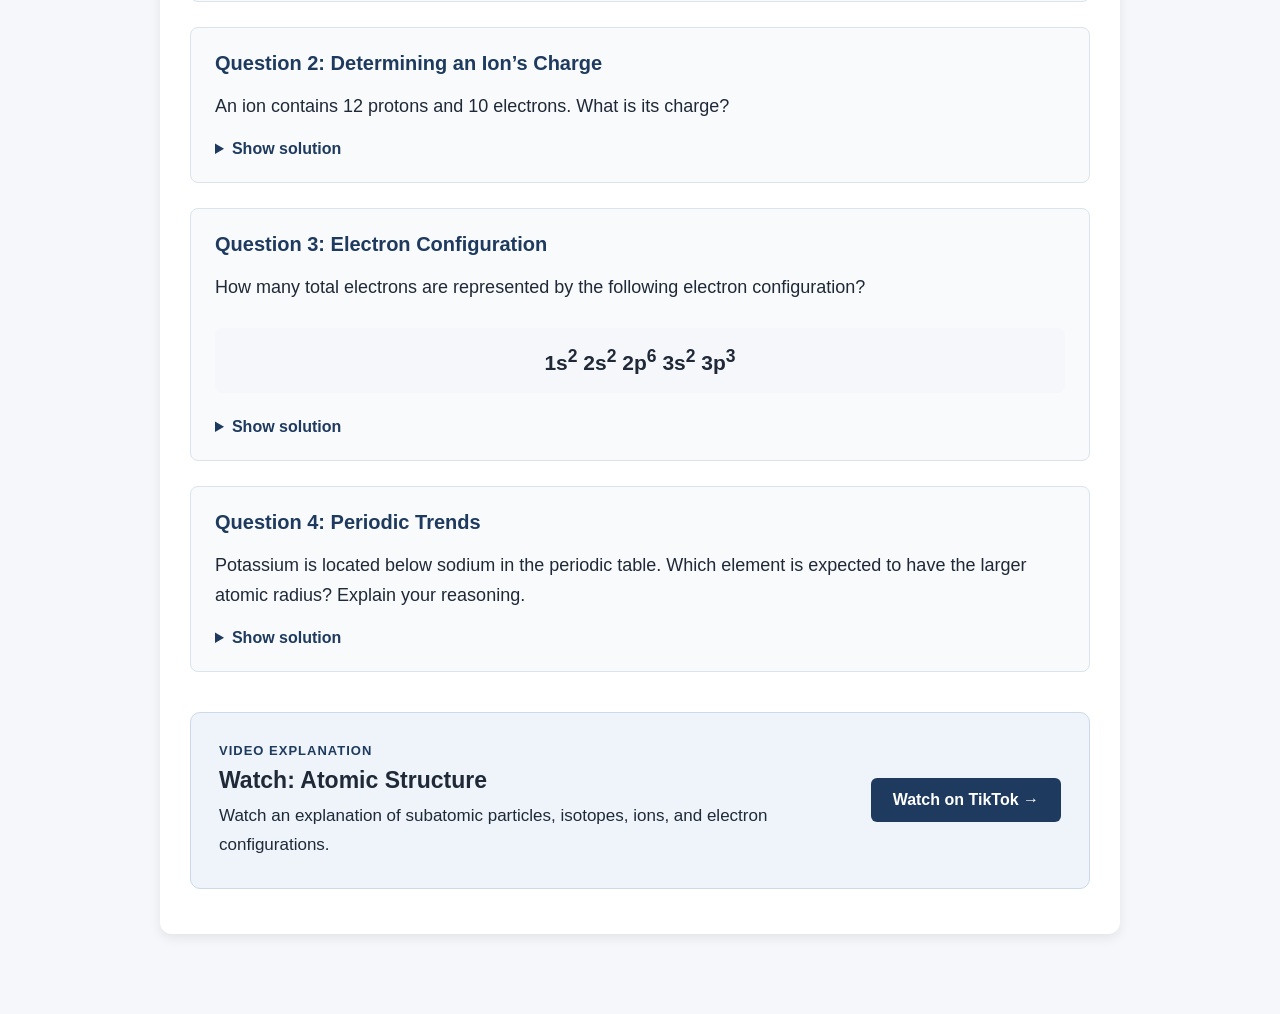
==== commit 588dc010: "Update unit-1.html" ====
--- a/units/unit-1.html
+++ b/units/unit-1.html
@@ -2,6 +2,15 @@
 <html lang="en">
 
 <head>
+    <!-- Google tag (gtag.js) -->
+<script async src="https://www.googletagmanager.com/gtag/js?id=G-7LD7DHF69E"></script>
+<script>
+  window.dataLayer = window.dataLayer || [];
+  function gtag(){dataLayer.push(arguments);}
+  gtag('js', new Date());
+
+  gtag('config', 'G-7LD7DHF69E');
+</script>
     <meta charset="UTF-8">
     <meta name="viewport" content="width=device-width, initial-scale=1.0">
     <title>Unit 1 — Atomic Structure | AP Chemistry Guide</title>
@@ -65,9 +74,9 @@
     <h2>Moles and Molar Mass</h2>
 
     <p>
-        The mole is a fundamental unit used in chemistry to describe
-        an amount of substance. It connects the microscopic world of
-        particles to measurable quantities such as mass.
+        The mole is one of the most fundamental units used in chemistry to describe
+        the amount of a substance. It connects the microscopic world of
+        particles to measurable quantities like mass.
     </p>
 
     <h3>What Is a Mole?</h3>
@@ -86,7 +95,7 @@
 
     <p>
         Representative particles may be atoms, molecules, ions, or
-        formula units, depending on the substance.
+        formula units, depending on the substance and the context.
     </p>
 
     <div class="equation">
@@ -129,8 +138,8 @@
 
     <p>
         Molar mass is the mass of one mole of a substance. It is measured
-        in grams per mole, or g/mol. The molar mass of an element is
-        numerically equal to its atomic mass on the periodic table.
+        in grams per mole (g/mol). The molar mass of an element is
+        the same as its atomic mass on the periodic table.
     </p>
 
     <div class="example">
@@ -653,7 +662,7 @@
     </div>
 
     <a
-        href="https://www.tiktok.com/@apchemistryguide1"
+        href="https://www.tiktok.com/@apchemistryguide1/video/7676950484720110878"
         class="video-button"
         target="_blank"
         rel="noopener noreferrer"
@@ -1113,7 +1122,7 @@
         </div>
 
         <a
-            href="INSERT-TIKTOK-LINK-HERE"
+            href="https://www.tiktok.com/@apchemistryguide1/video/7676958655752752414"
             class="video-button"
             target="_blank"
             rel="noopener noreferrer"
--- a/style.css
+++ b/style.css
@@ -482,3 +482,24 @@
 .particle-table tbody tr:nth-child(even) {
     background-color: #f8fafc;
 }
+.chemistry-figure {
+    margin: 35px 0;
+    padding: 20px;
+    background-color: #f8fafc;
+    border: 1px solid #dbe3ec;
+    border-radius: 10px;
+}
+
+.chemistry-figure img {
+    display: block;
+    width: 100%;
+    height: auto;
+}
+
+.chemistry-figure figcaption {
+    margin-top: 15px;
+    color: #4b5563;
+    text-align: center;
+    font-size: 15px;
+    line-height: 1.5;
+}
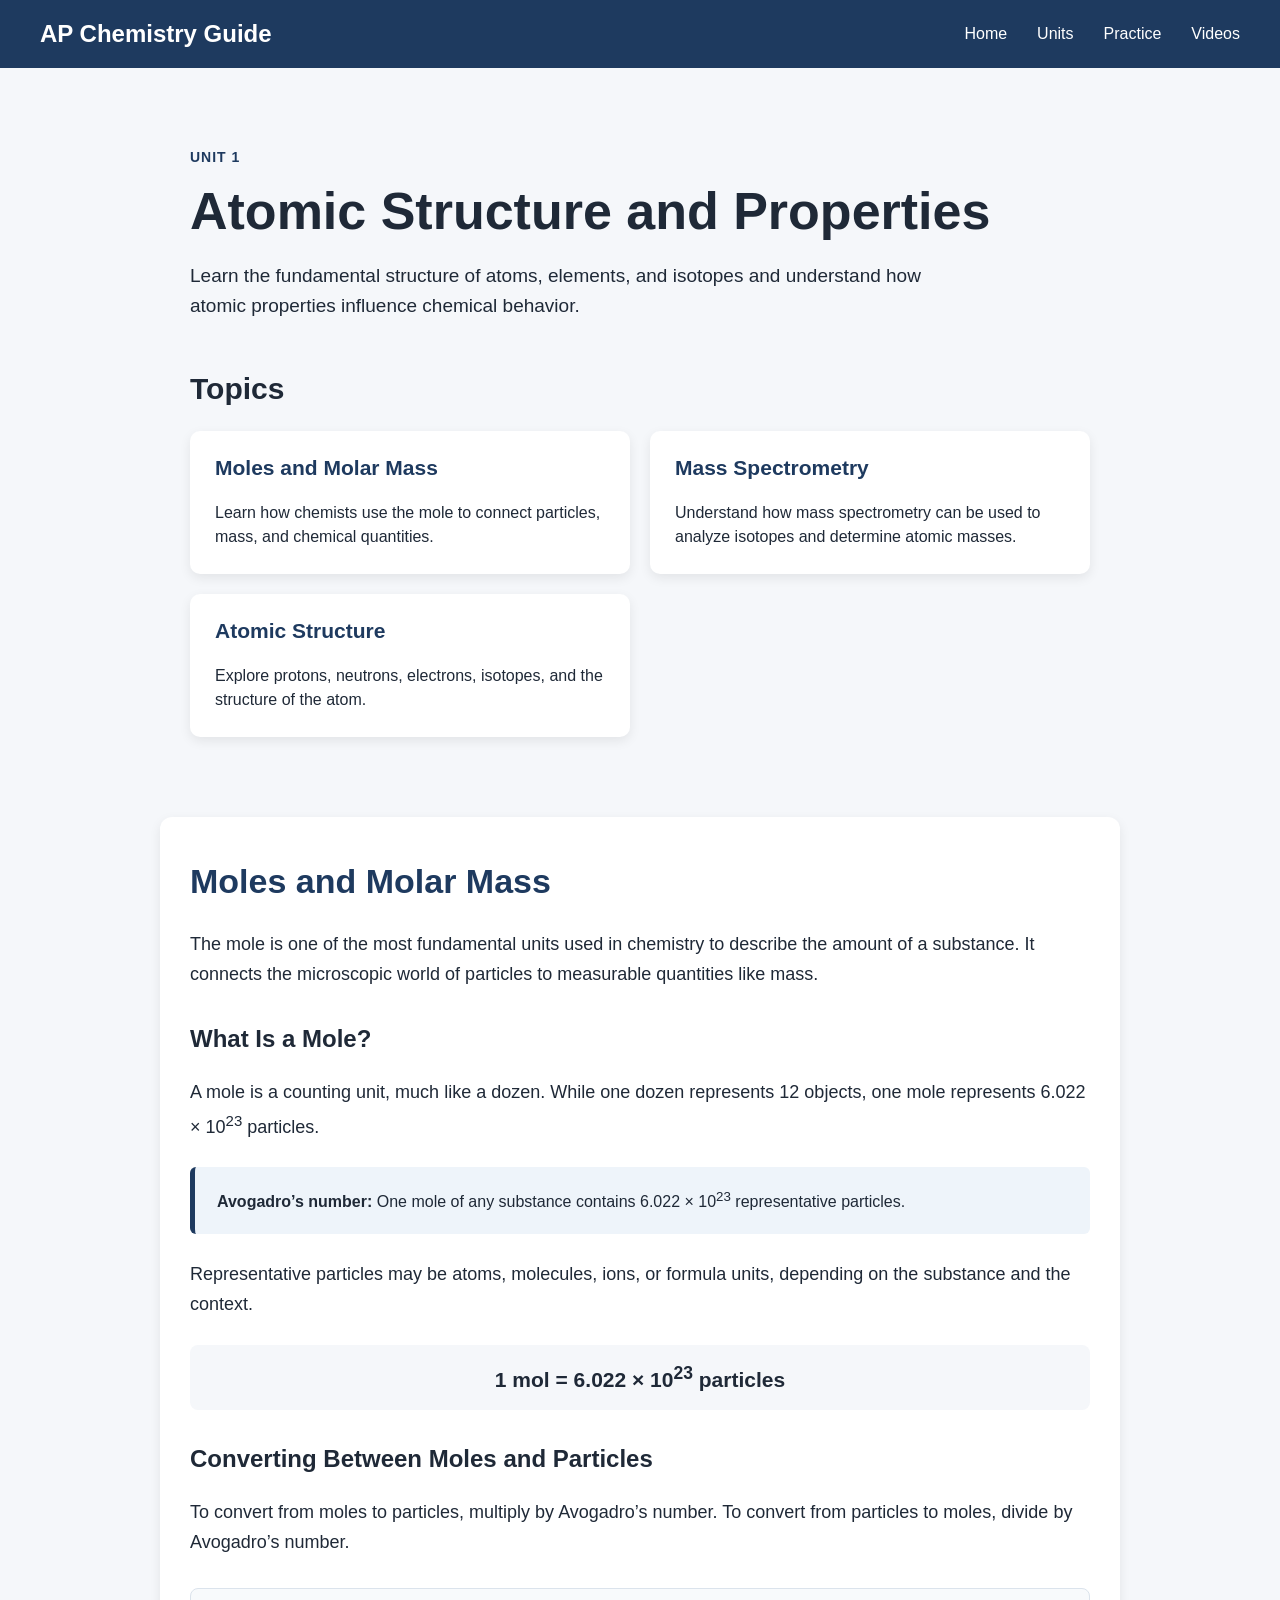
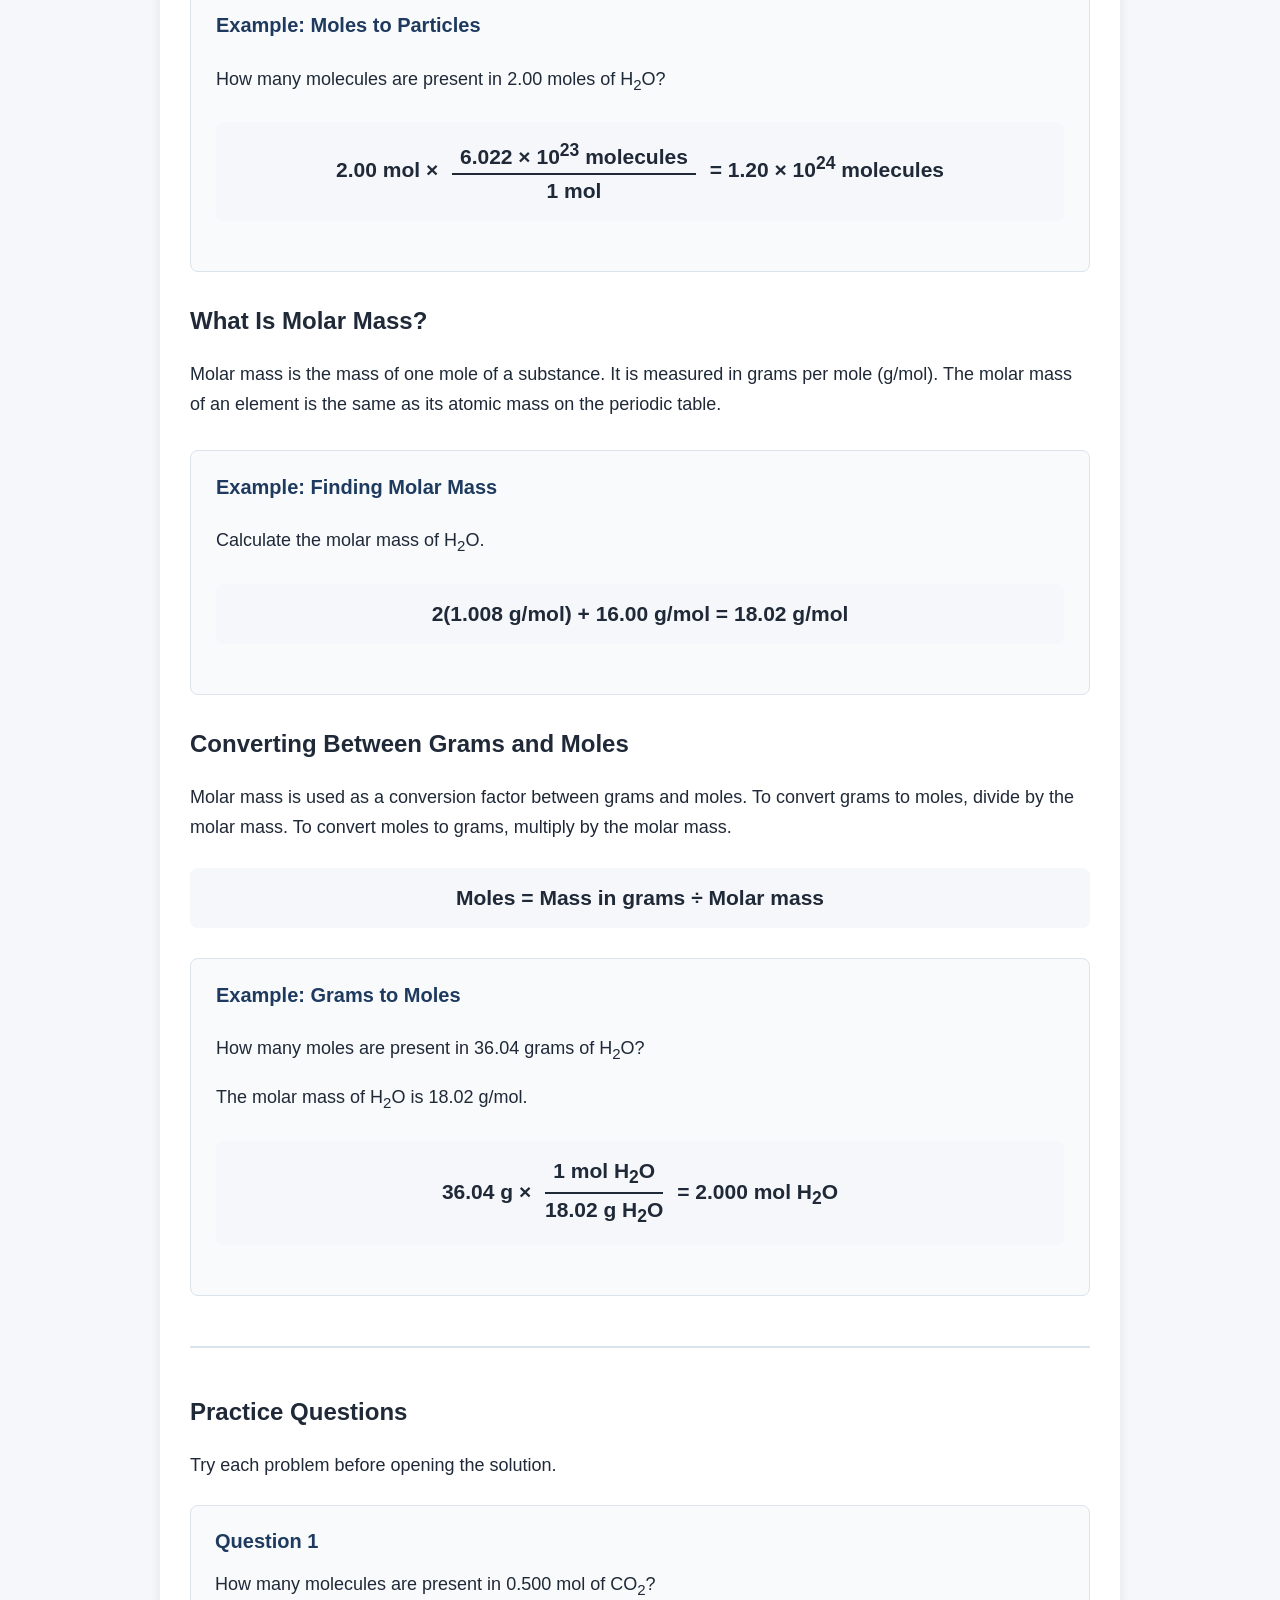
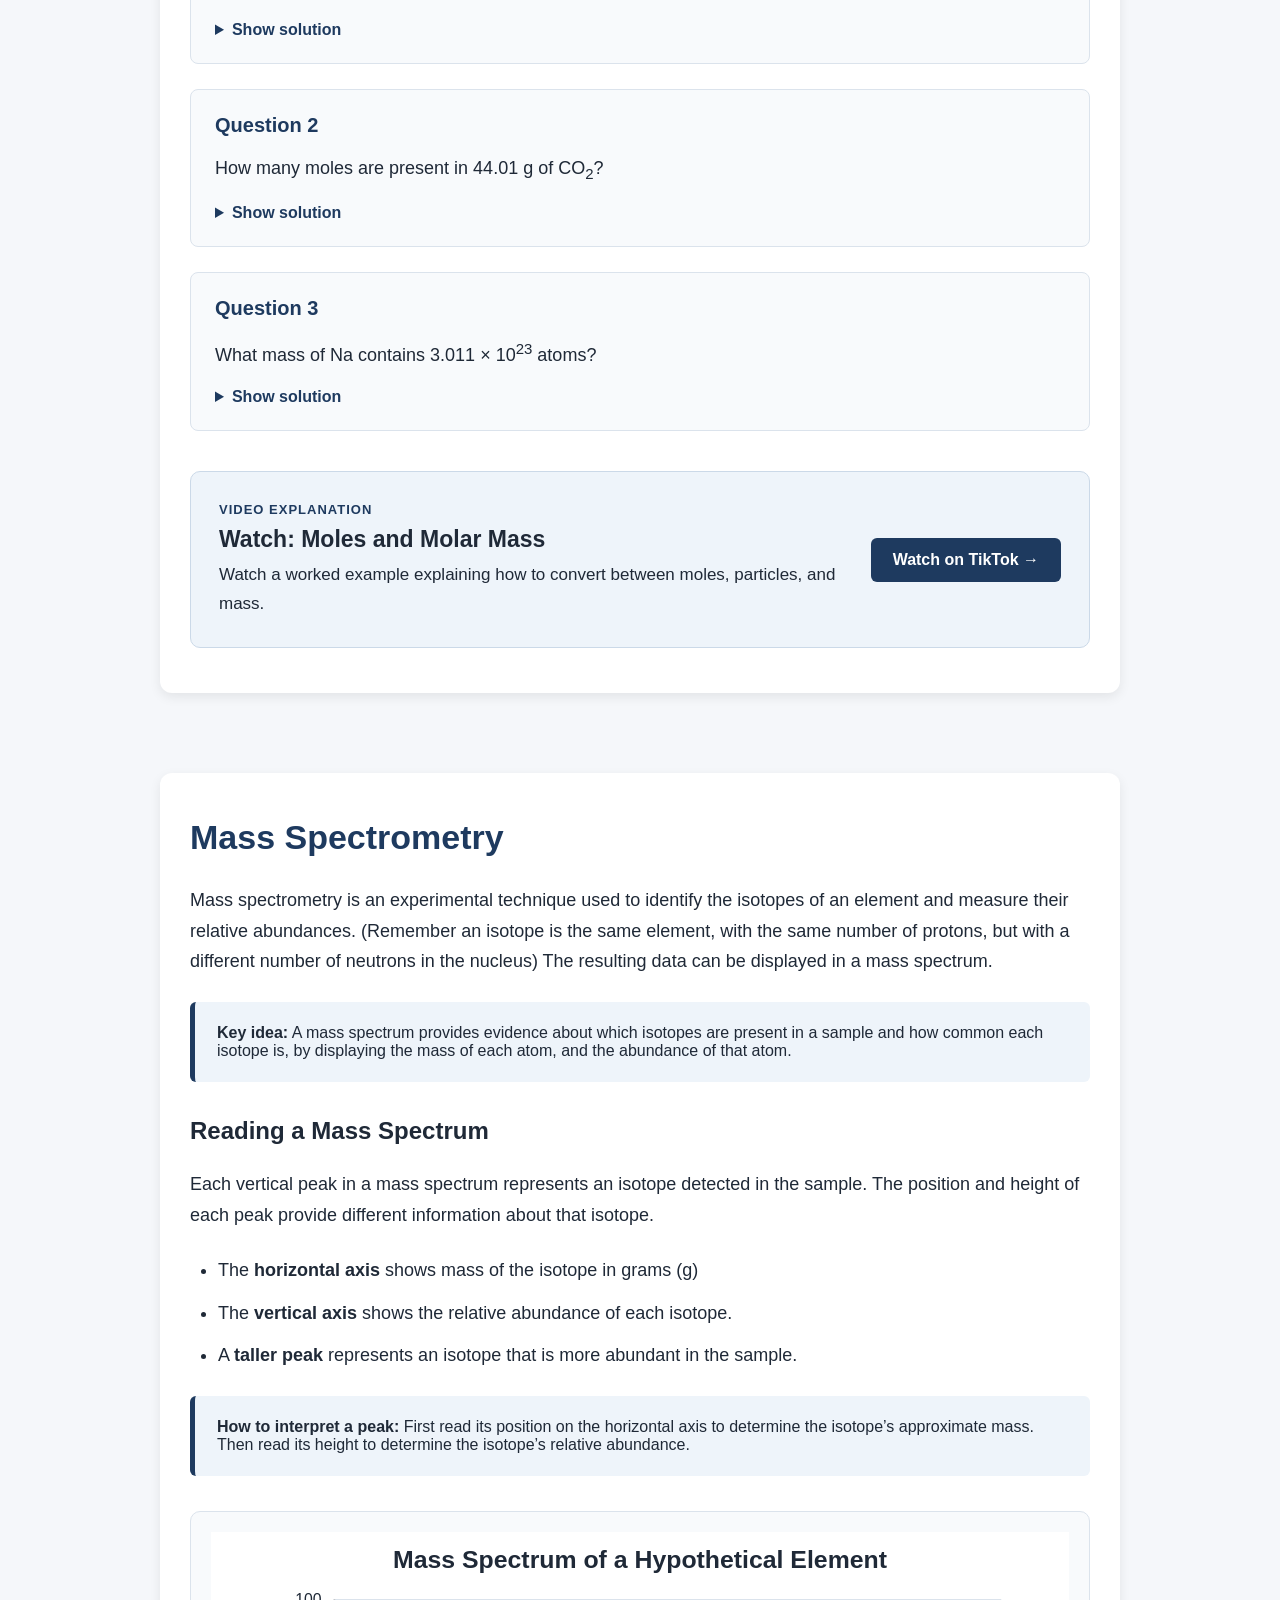
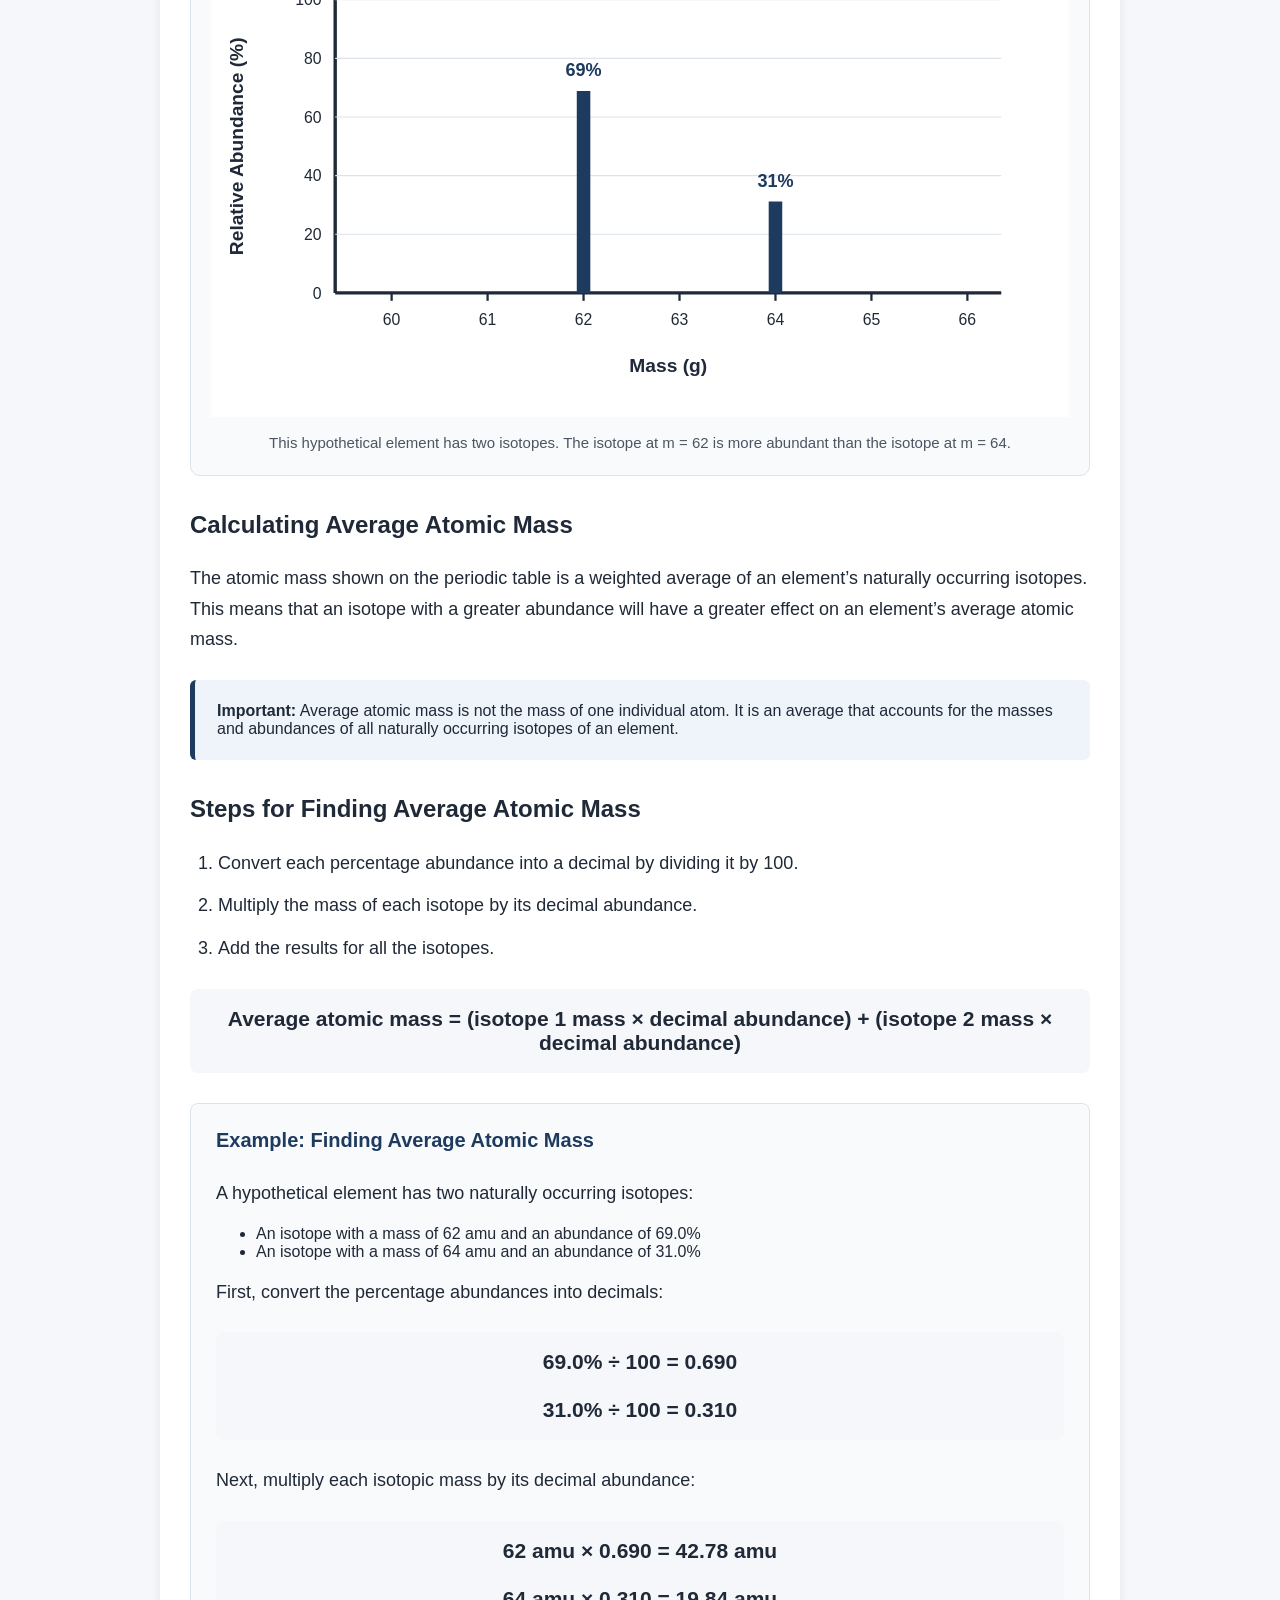
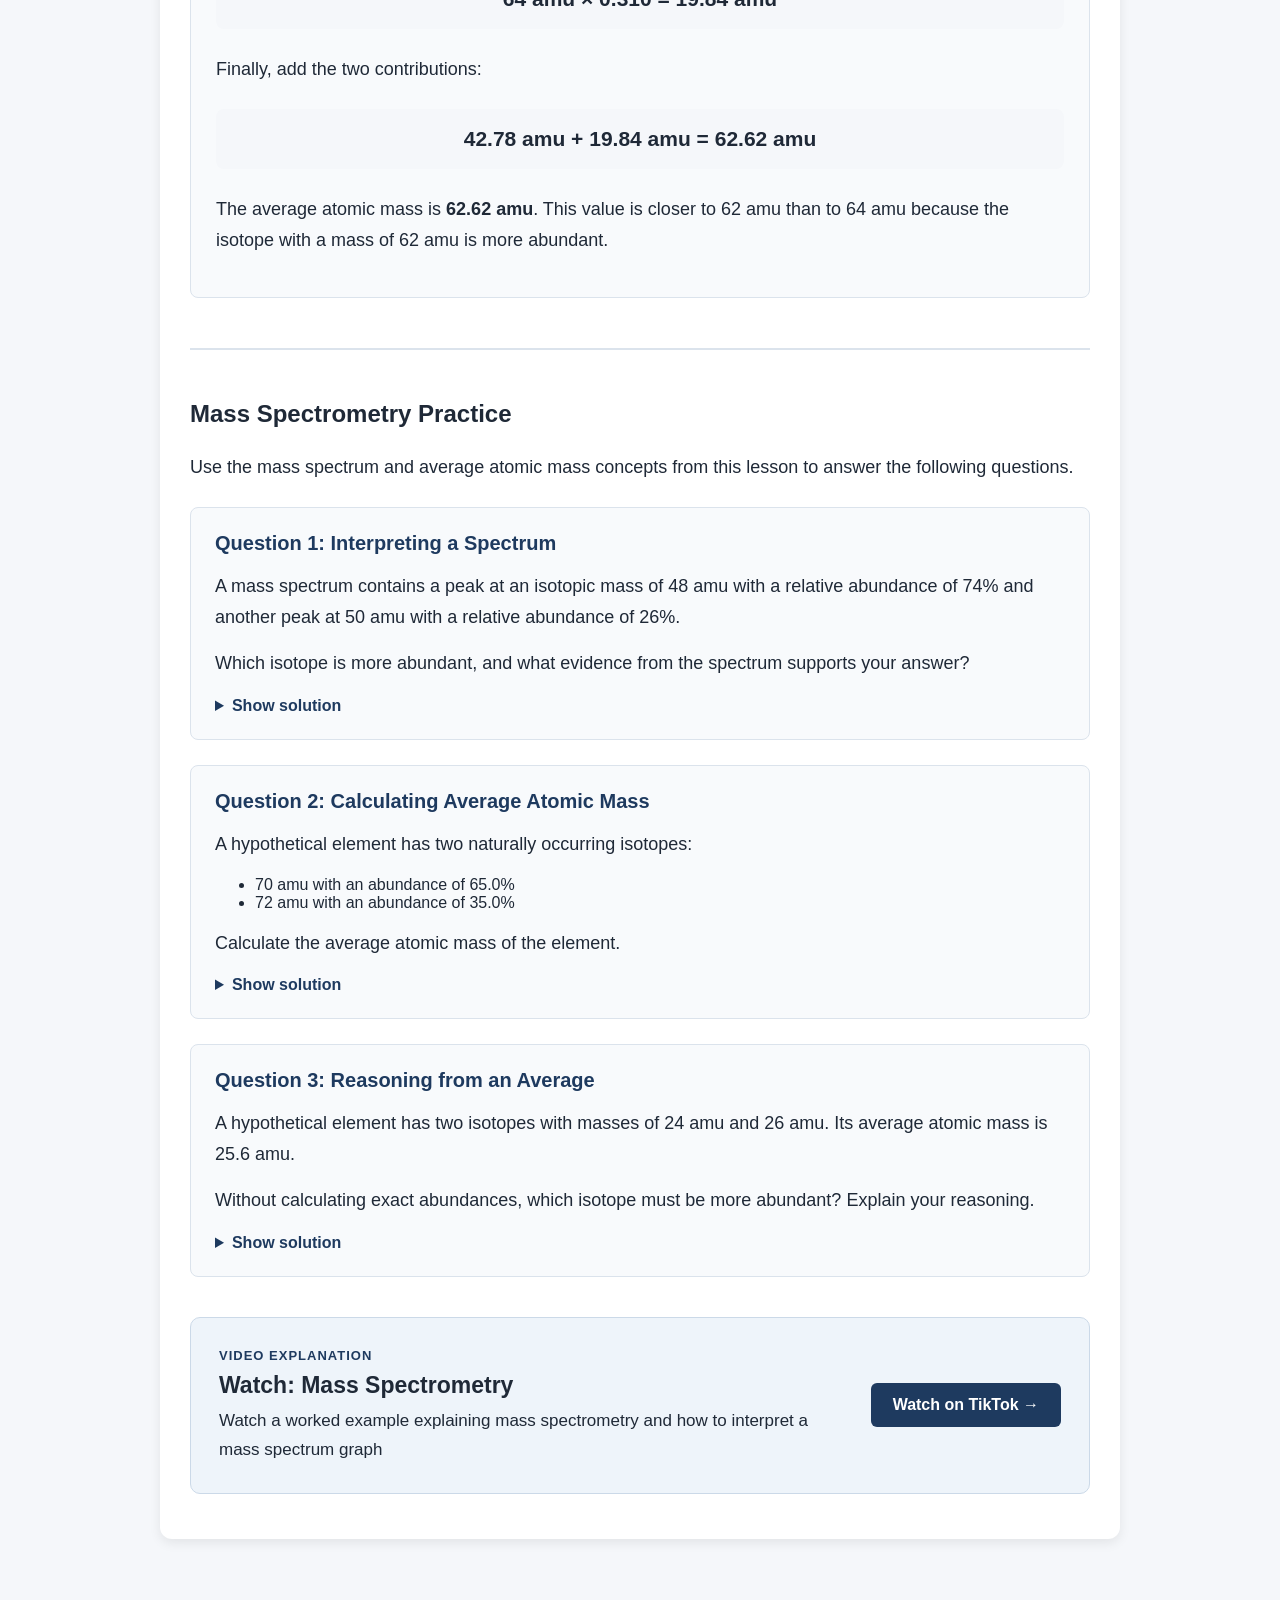
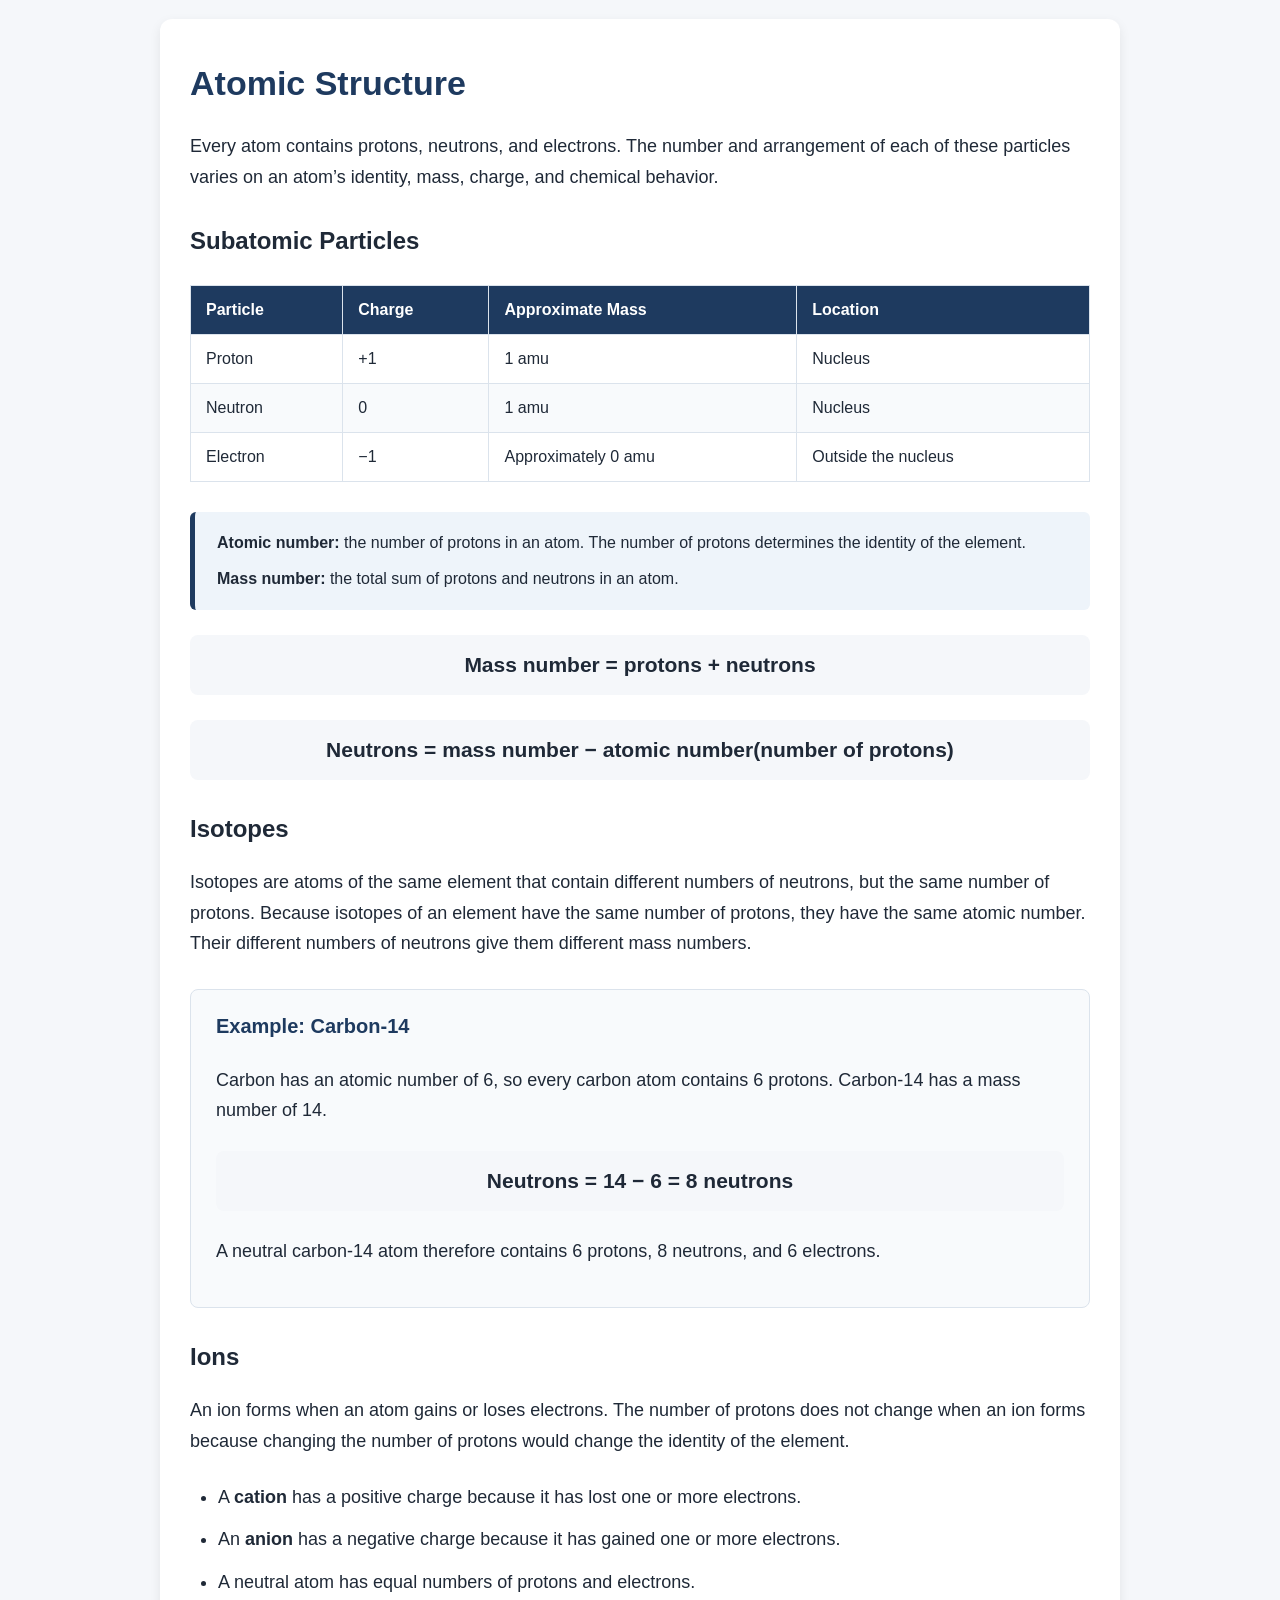
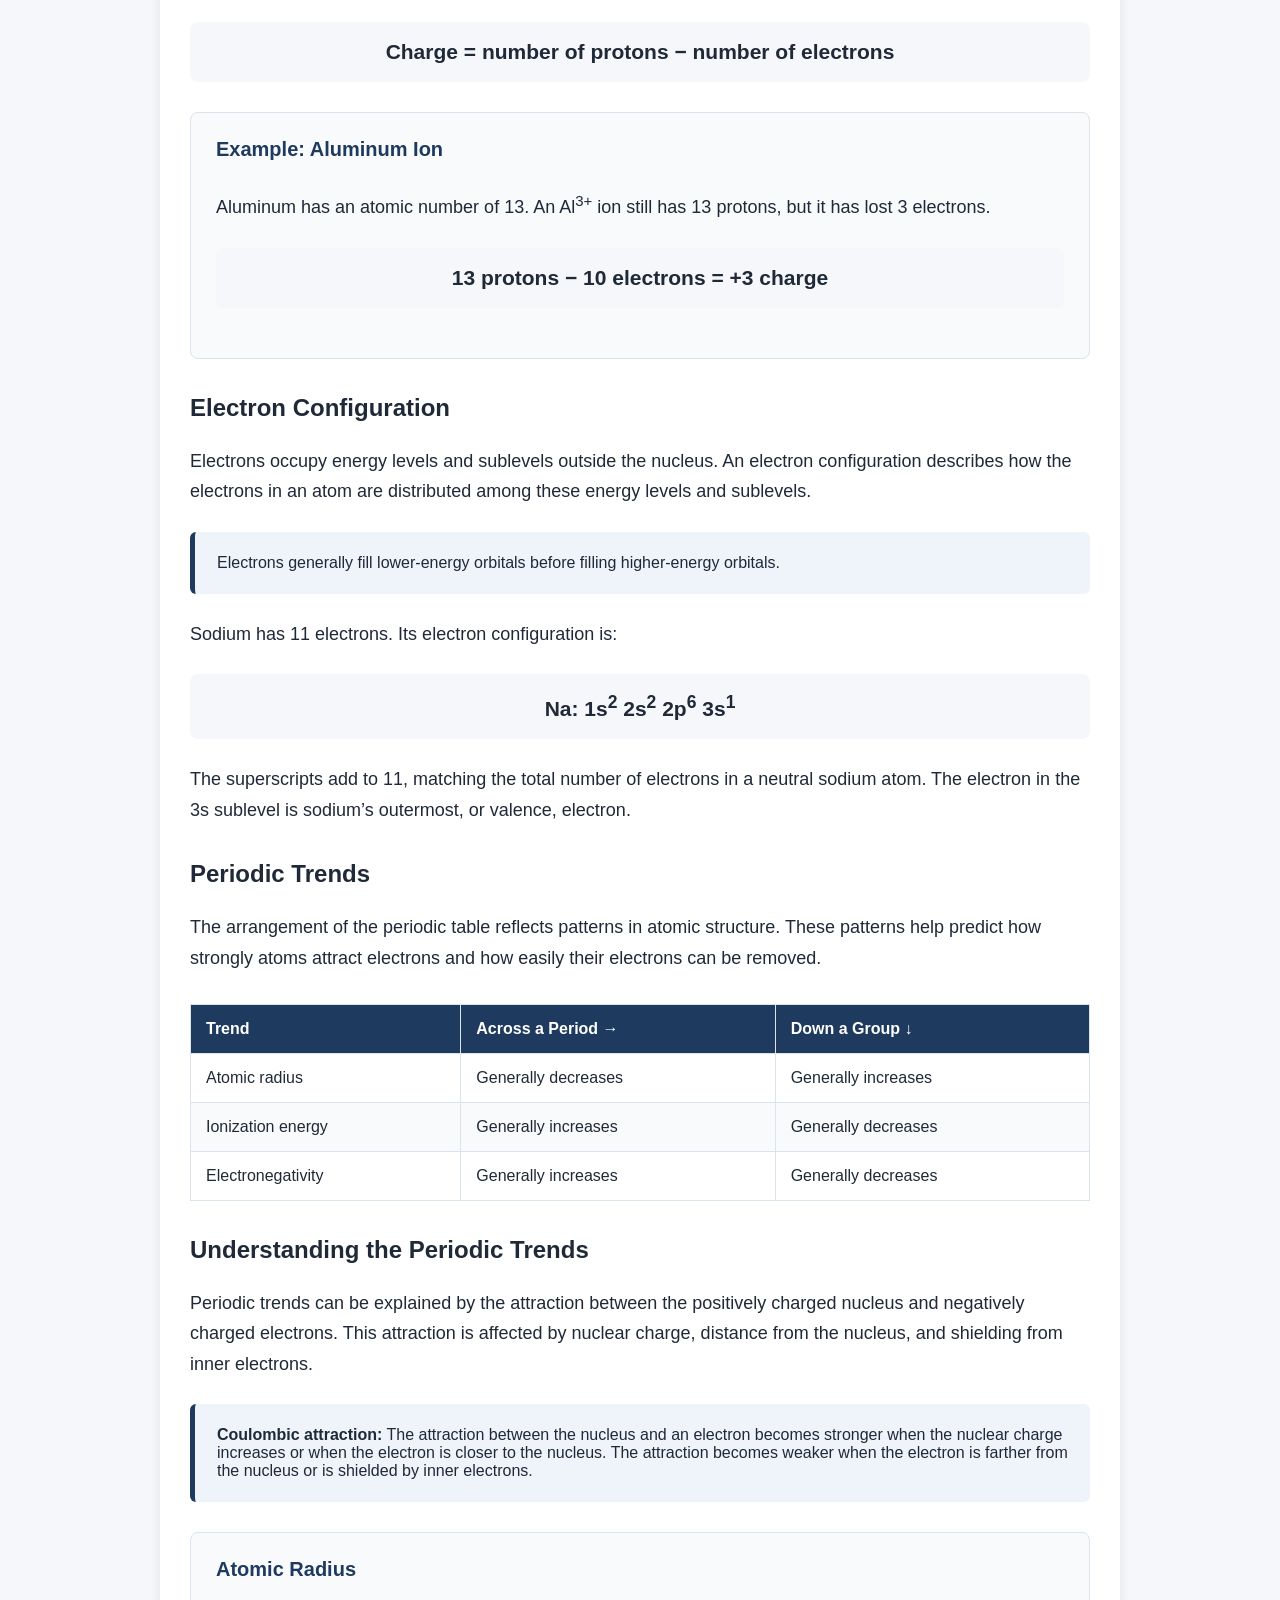
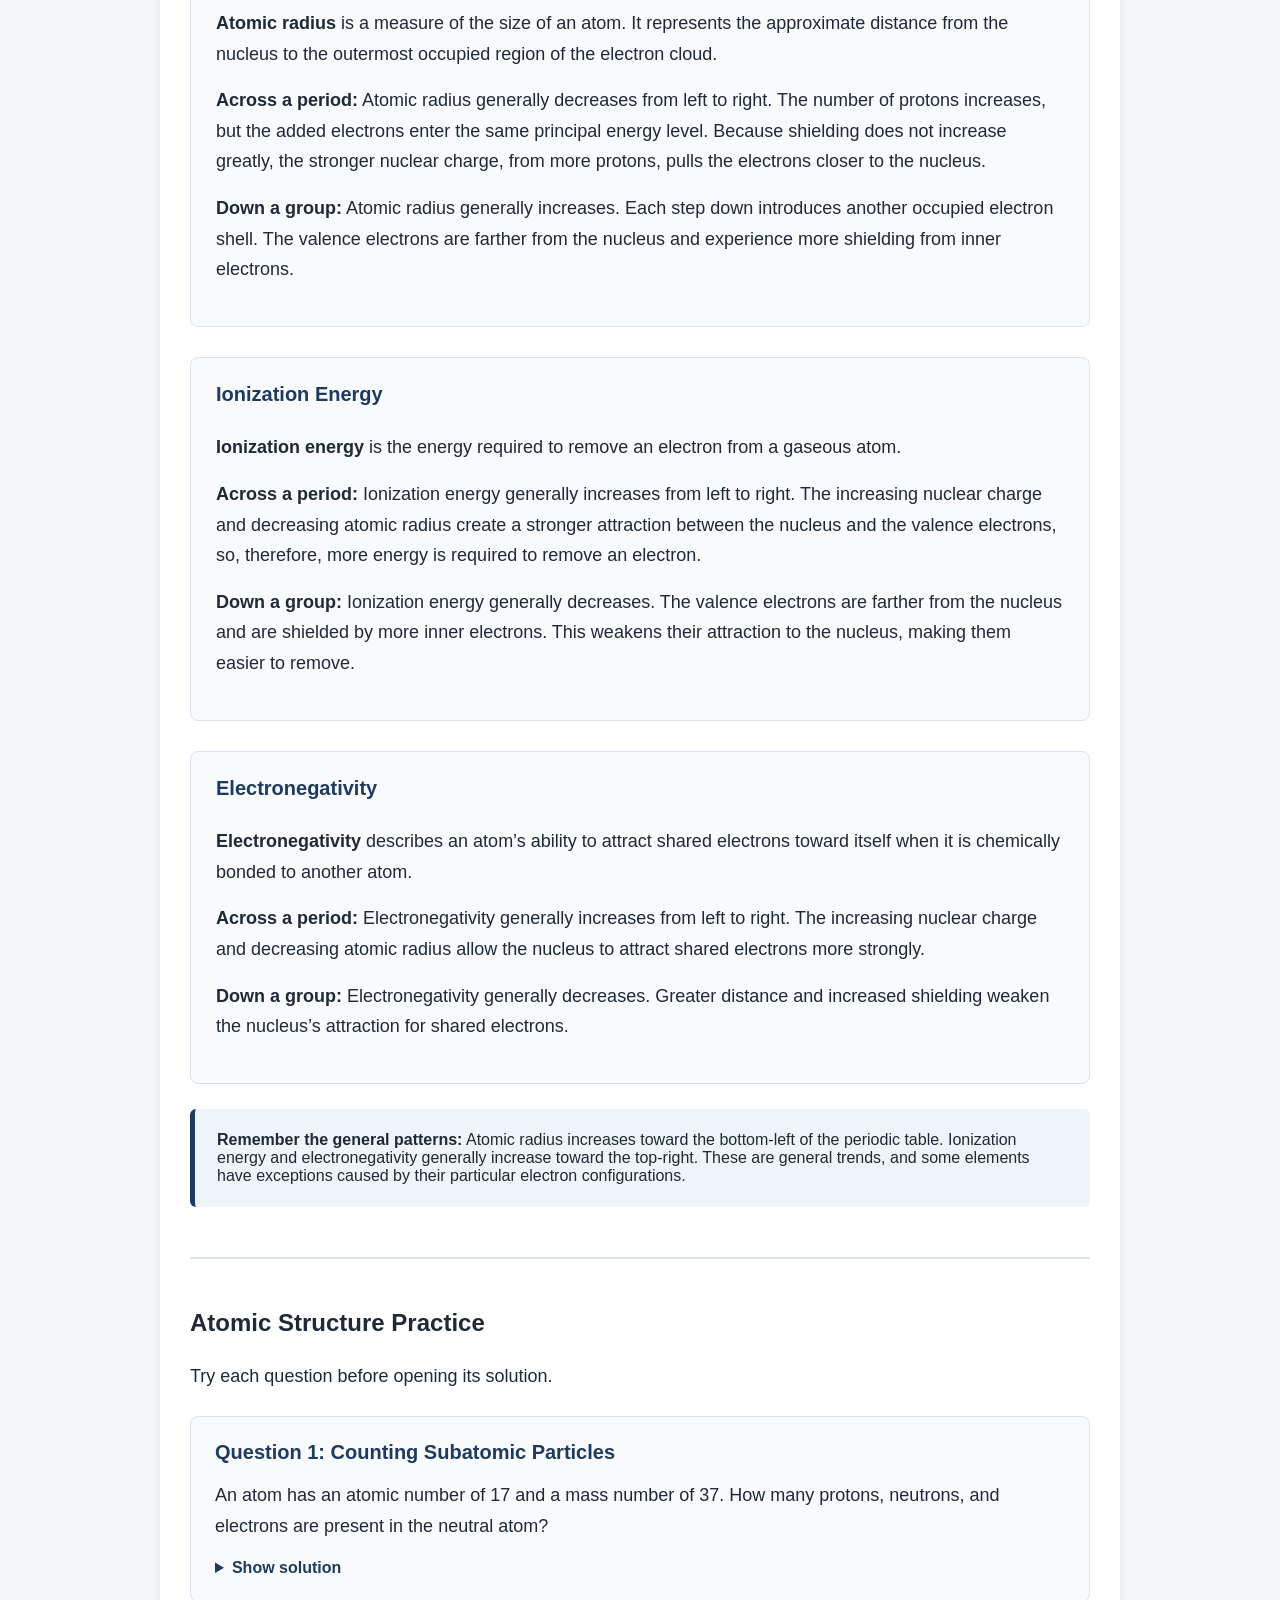
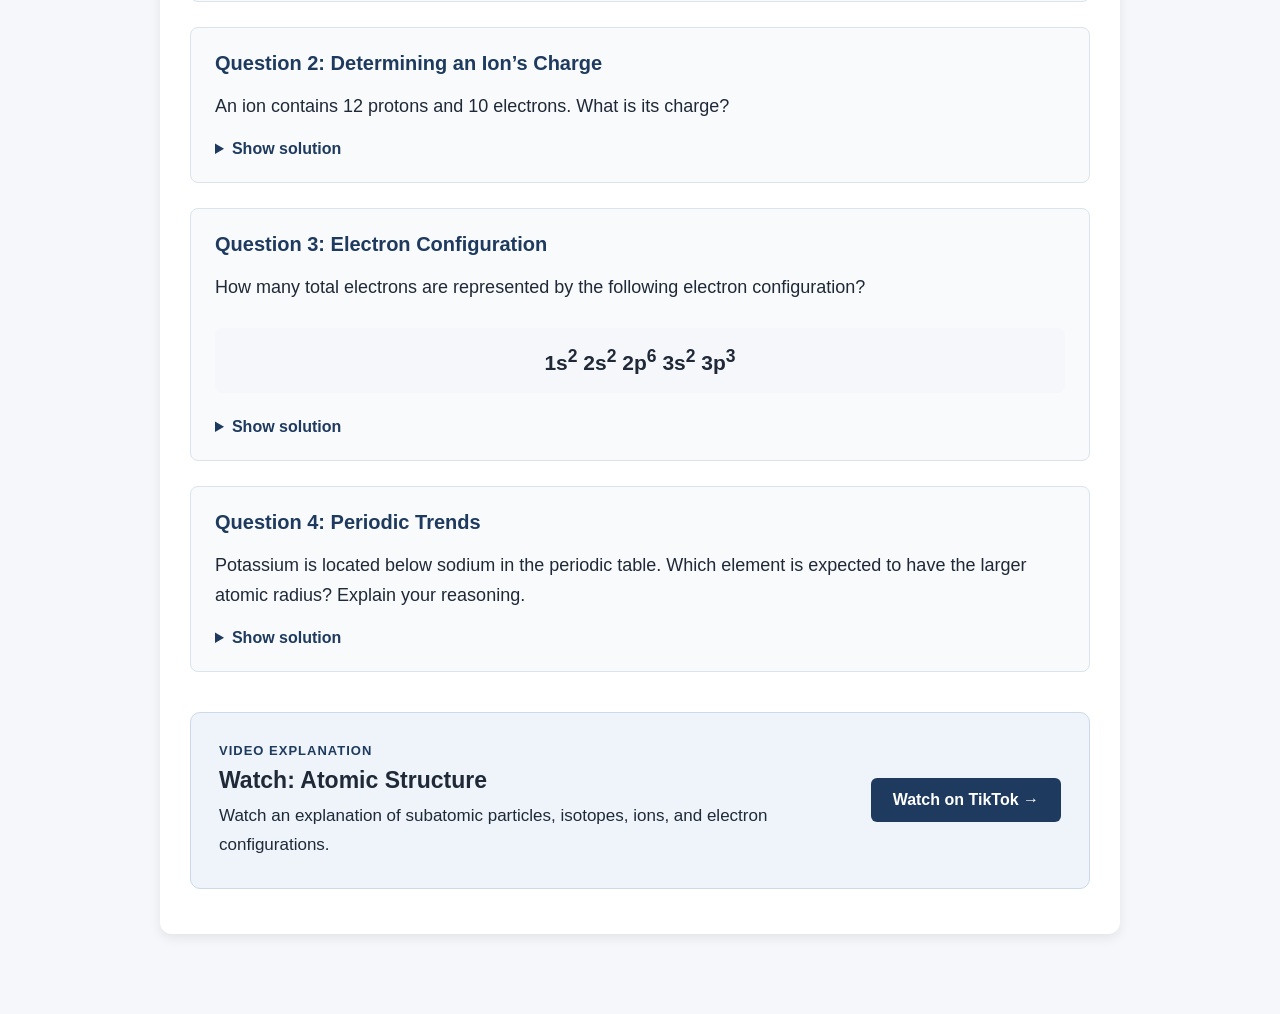
==== commit 5a1c04c4: "Update unit-1.html" ====
--- a/units/unit-1.html
+++ b/units/unit-1.html
@@ -360,15 +360,16 @@
     <p>
         Mass spectrometry is an experimental technique used to identify
         the isotopes of an element and measure their relative abundances.
-        (Remember an isotope is the same element with a different number
-        of neutrons in the nucleus)
+        (Remember an isotope is the same element, with the same number of protons,
+        but with a different number of neutrons in the nucleus)
         The resulting data can be displayed in a mass spectrum.
     </p>
 
     <div class="key-concept">
         <strong>Key idea:</strong>
         A mass spectrum provides evidence about which isotopes are
-        present in a sample and how common each isotope is.
+        present in a sample and how common each isotope is, by displaying
+        the mass of each atom, and the abundance of that atom.
     </div>
 
     <h3>Reading a Mass Spectrum</h3>
@@ -422,13 +423,13 @@
 <p>
     The atomic mass shown on the periodic table is a weighted average
     of an element’s naturally occurring isotopes. This means that an
-    isotope with a greater abundance has a greater effect on the
+    isotope with a greater abundance will have a greater effect on an
     element’s average atomic mass.
 </p>
 
 <div class="key-concept">
     <strong>Important:</strong>
-    Average atomic mass is not usually the mass of one individual atom.
+    Average atomic mass is not the mass of one individual atom.
     It is an average that accounts for the masses and abundances of all
     naturally occurring isotopes of an element.
 </div>
@@ -680,7 +681,7 @@
 
     <p>
         Every atom contains protons, neutrons, and electrons. The number
-        and arrangement of these particles determine an atom’s identity,
+        and arrangement of each of these particles varies on an atom’s identity,
         mass, charge, and chemical behavior.
     </p>
 
@@ -726,7 +727,7 @@
         <strong>Atomic number:</strong> the number of protons in an atom.
         The number of protons determines the identity of the element.
         <br><br>
-        <strong>Mass number:</strong> the total number of protons and
+        <strong>Mass number:</strong> the total sum of protons and
         neutrons in an atom.
     </div>
 
@@ -735,14 +736,15 @@
     </div>
 
     <div class="equation">
-        Neutrons = mass number − atomic number
+        Neutrons = mass number − atomic number(number of protons)
     </div>
 
     <h3>Isotopes</h3>
 
     <p>
         Isotopes are atoms of the same element that contain different
-        numbers of neutrons. Because isotopes of an element have the same
+        numbers of neutrons, but the same number of protons. 
+        Because isotopes of an element have the same
         number of protons, they have the same atomic number. Their different
         numbers of neutrons give them different mass numbers.
     </p>
@@ -905,12 +907,12 @@
         decreases from left to right. The number of protons increases,
         but the added electrons enter the same principal energy level.
         Because shielding does not increase greatly, the stronger nuclear
-        charge pulls the electrons closer to the nucleus.
+        charge, from more protons, pulls the electrons closer to the nucleus.
     </p>
 
     <p>
         <strong>Down a group:</strong> Atomic radius generally increases.
-        Each step down introduces another occupied principal energy level.
+        Each step down introduces another occupied electron shell.
         The valence electrons are farther from the nucleus and experience
         more shielding from inner electrons.
     </p>
@@ -930,7 +932,7 @@
         <strong>Across a period:</strong> Ionization energy generally
         increases from left to right. The increasing nuclear charge and
         decreasing atomic radius create a stronger attraction between
-        the nucleus and the valence electrons. More energy is therefore
+        the nucleus and the valence electrons, so, therefore, more energy is
         required to remove an electron.
     </p>
 
